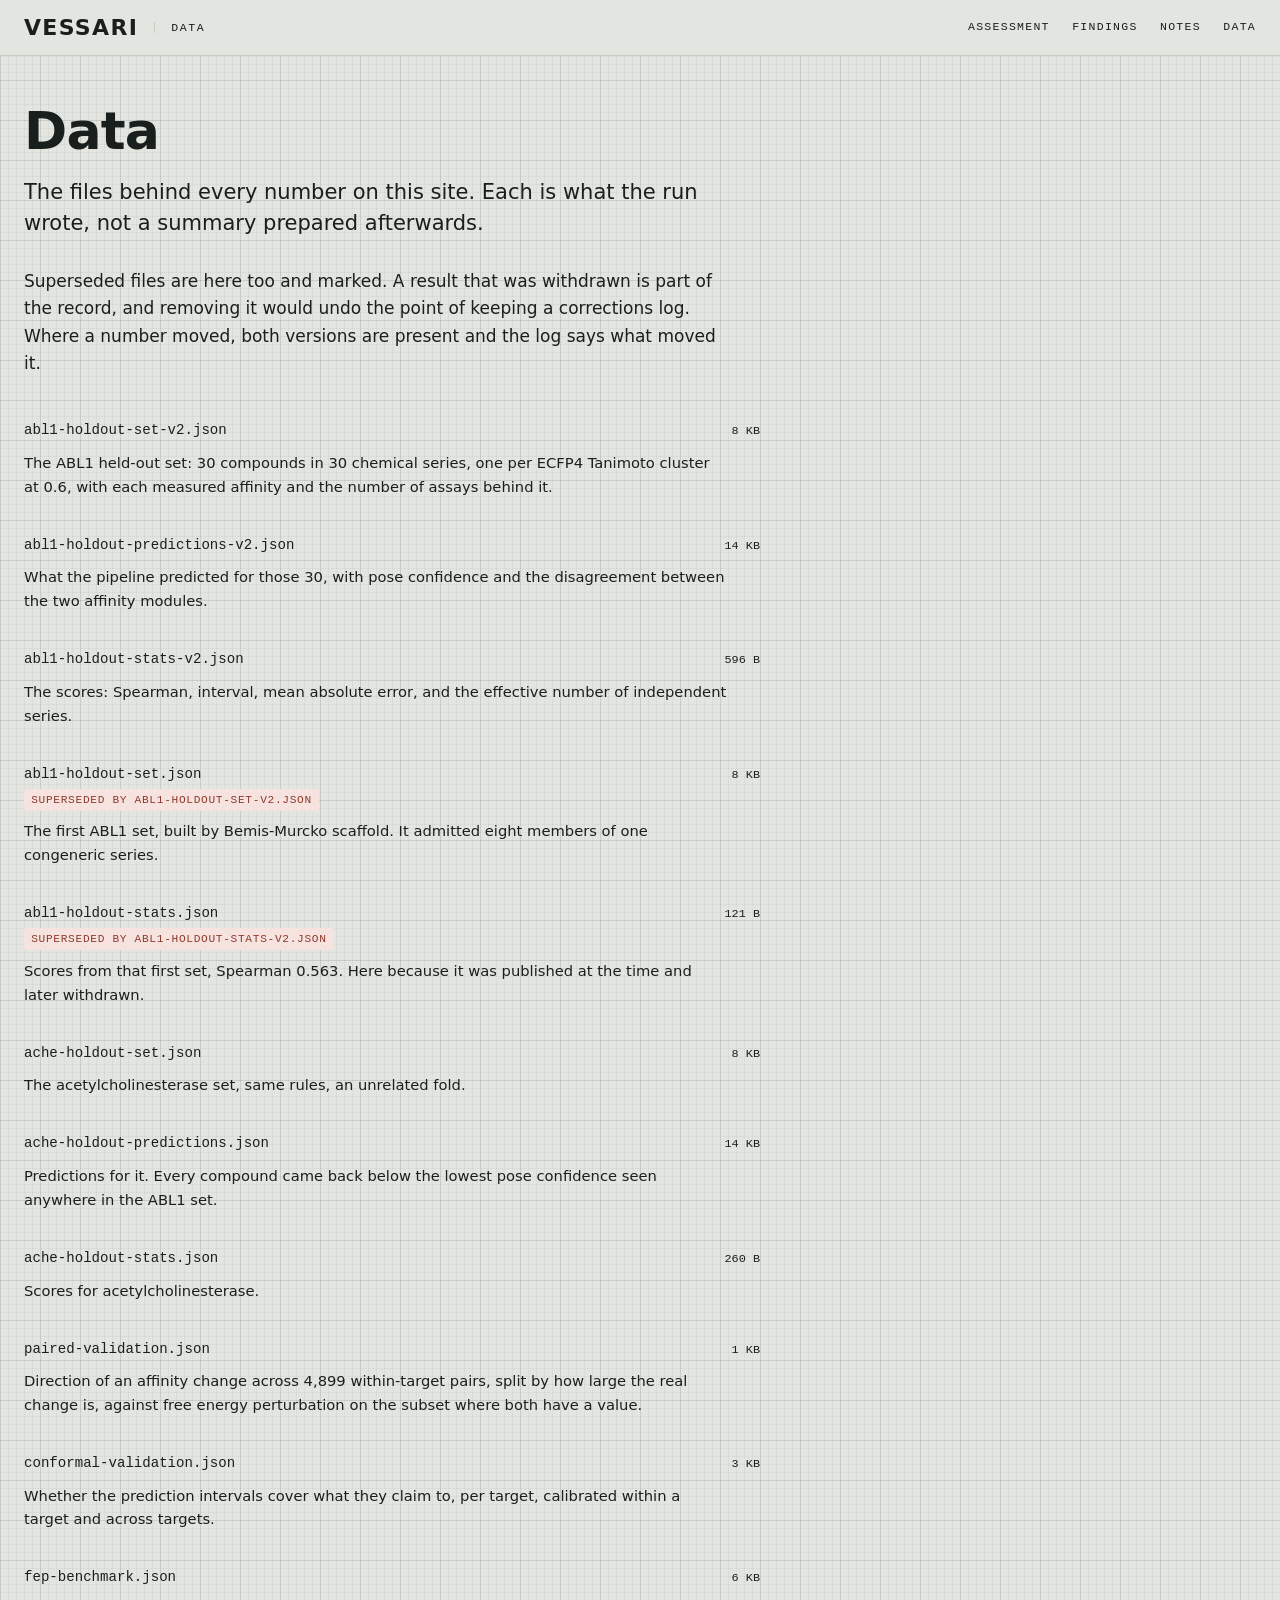
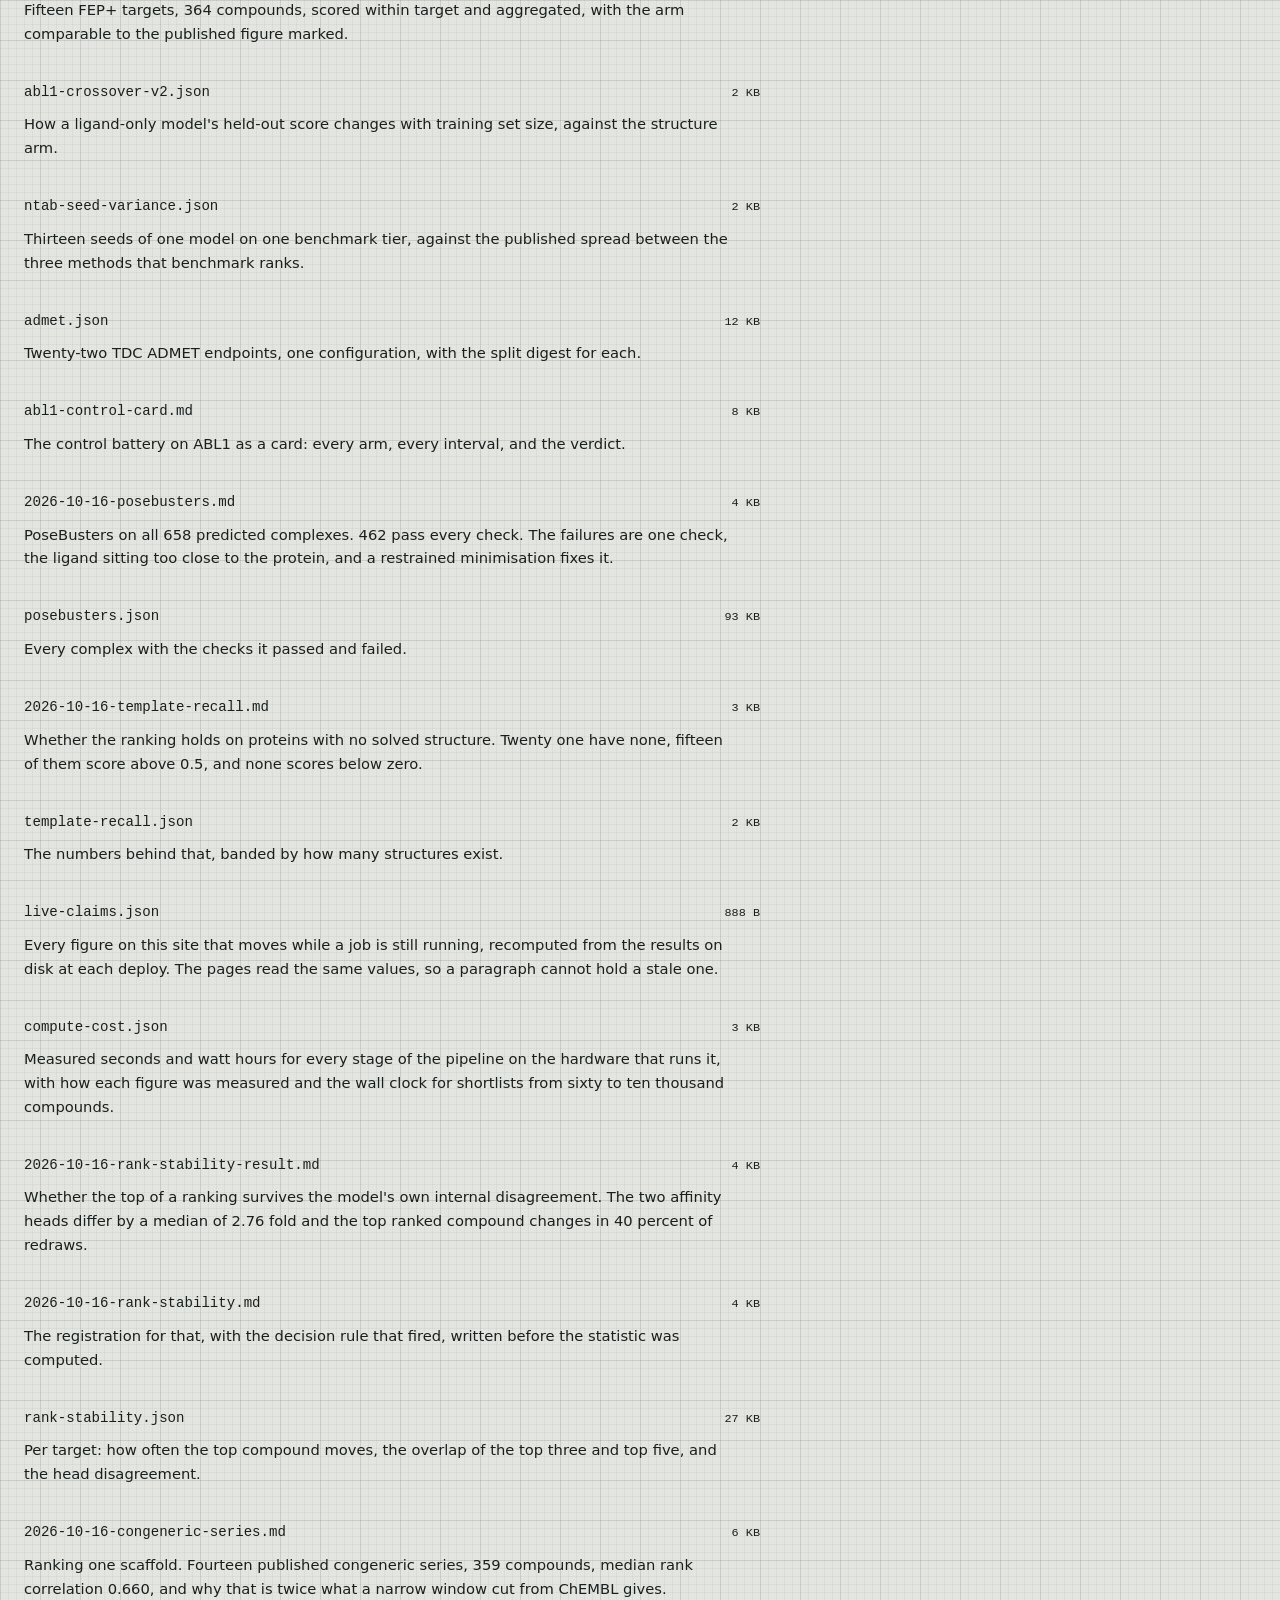
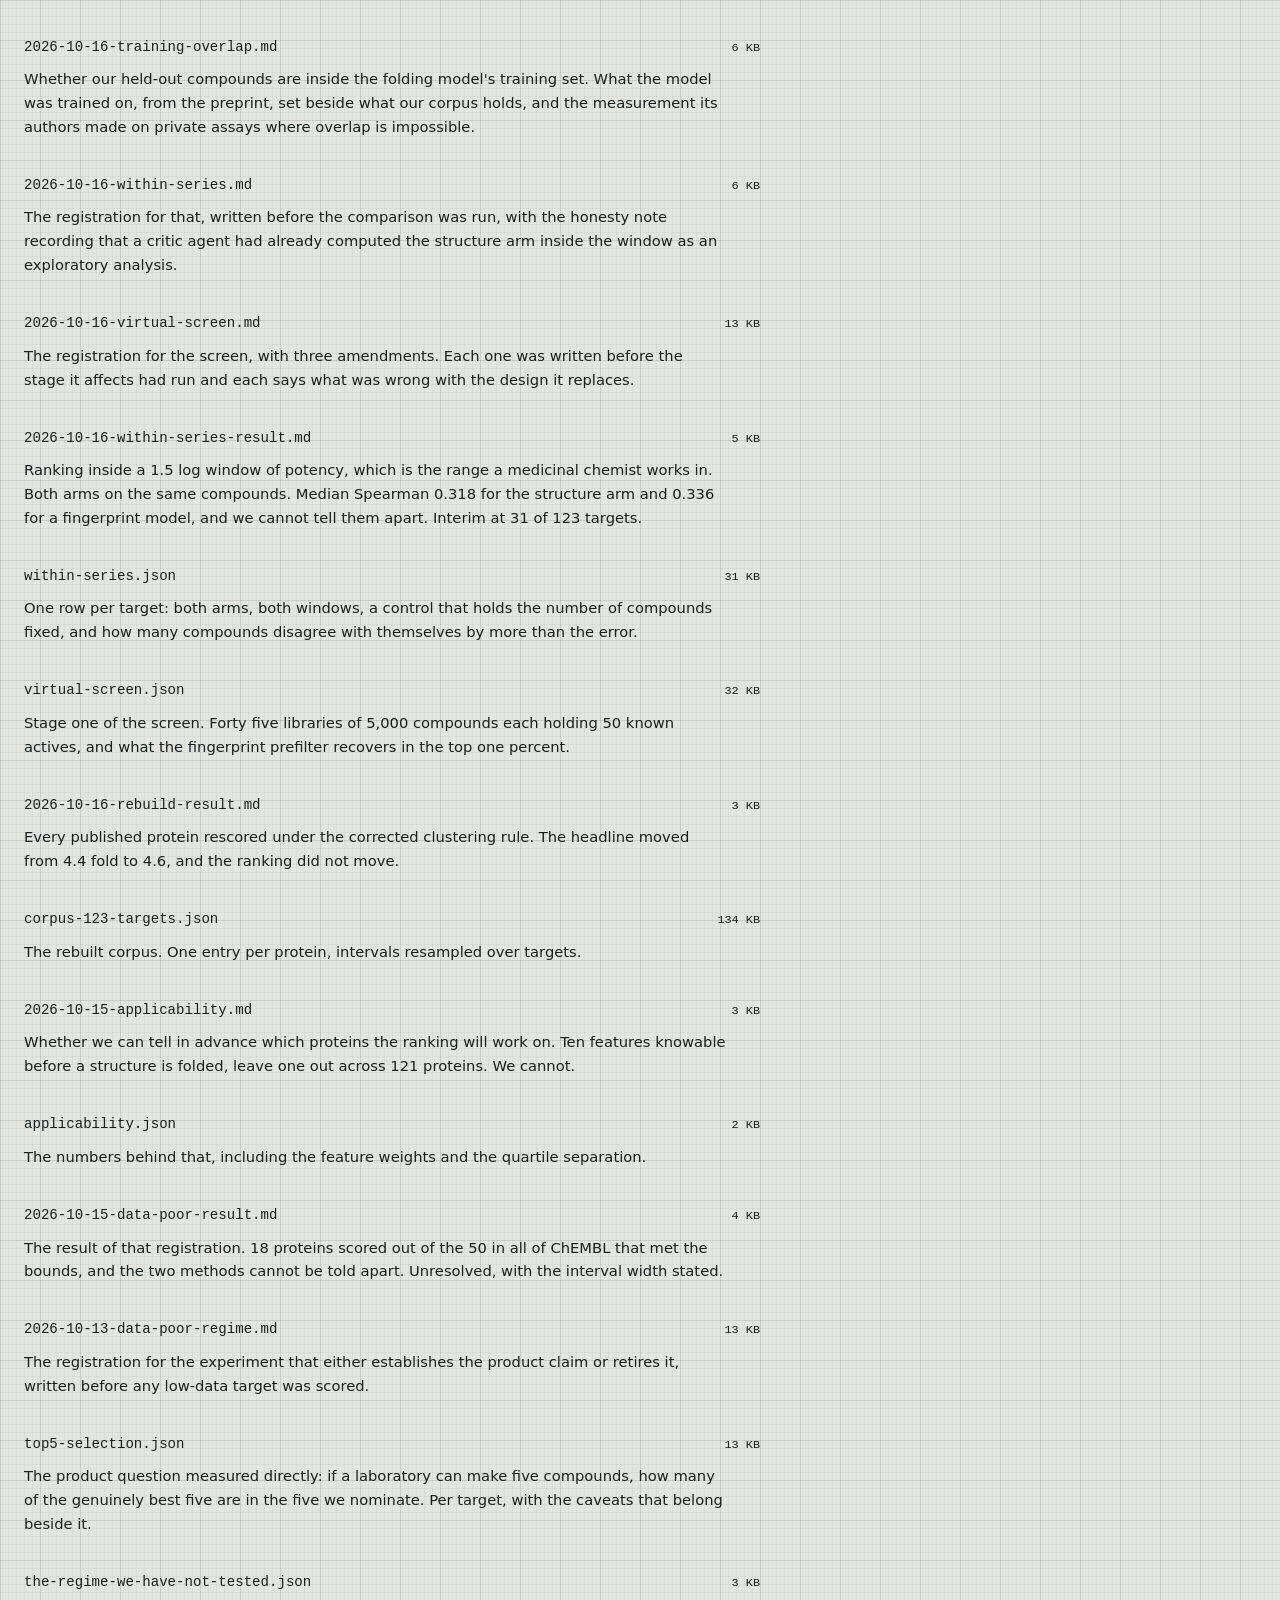
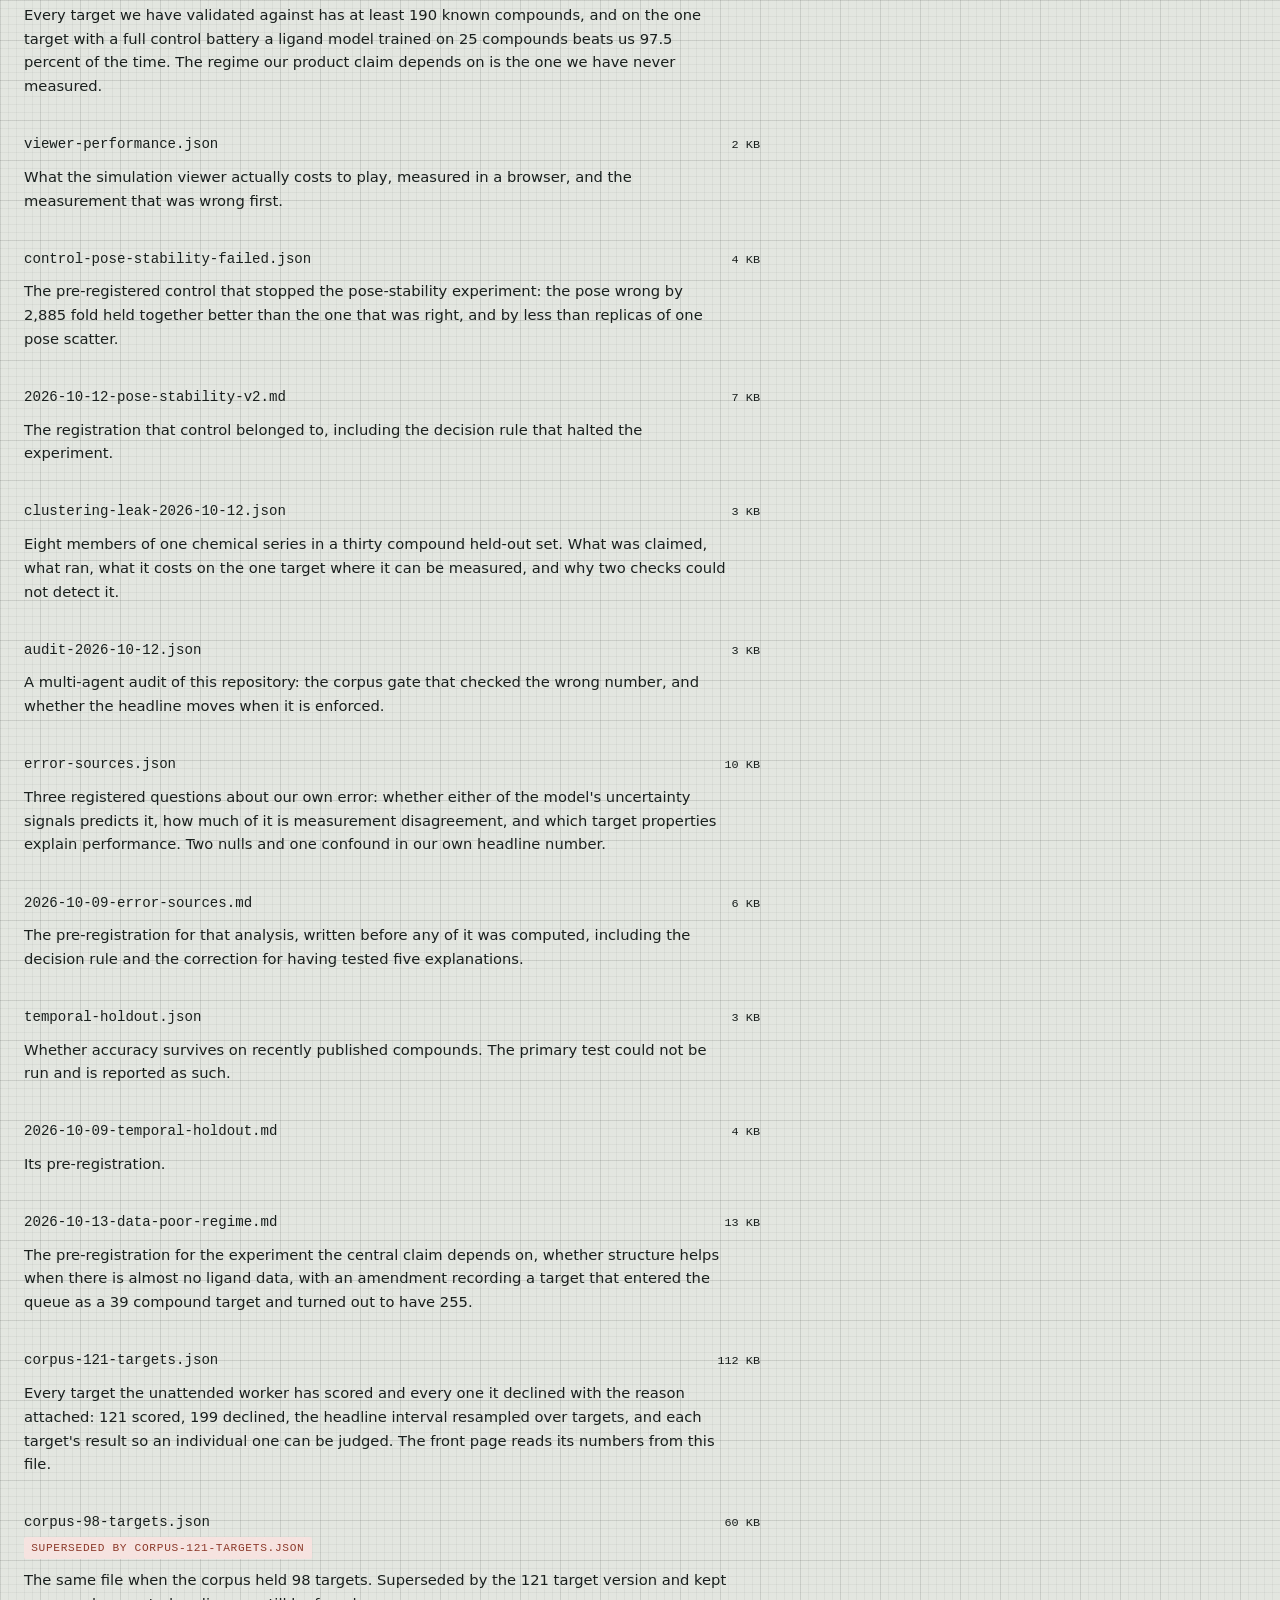
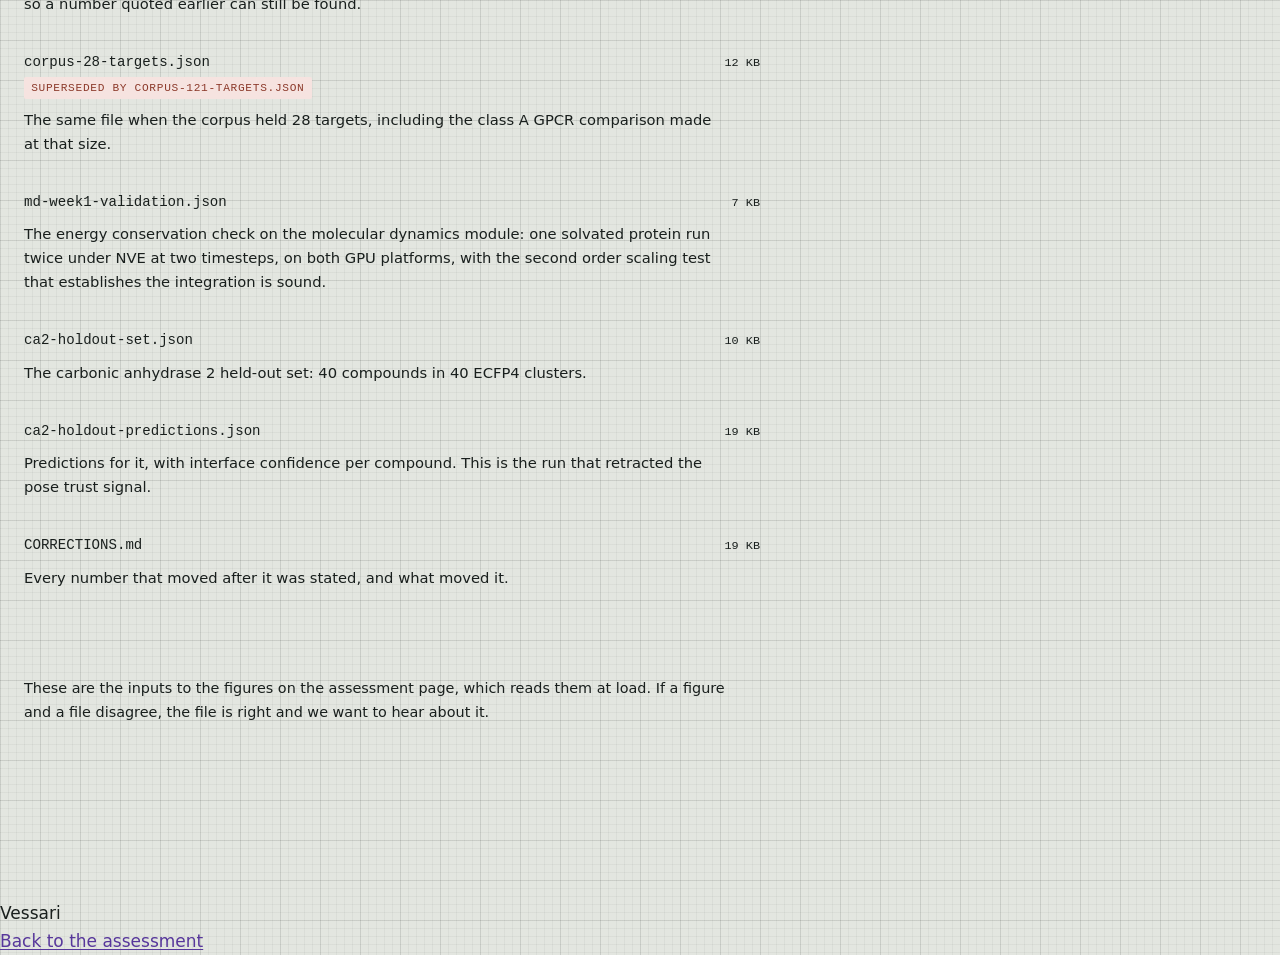
==== data/index.html @ c6613ba5 "Update the published measurements" ====
<!doctype html>
<html lang="en">
<head>
<meta charset="utf-8">
<meta http-equiv="Content-Security-Policy" content="
  default-src 'none'; script-src 'none';
  style-src 'self' 'unsafe-inline' https://fonts.googleapis.com;
  font-src 'self' https://fonts.gstatic.com data:; img-src 'self' data:;
  connect-src 'self'; base-uri 'none'; form-action 'none'; object-src 'none'">
<meta name="referrer" content="no-referrer">
<meta name="viewport" content="width=device-width, initial-scale=1">
<title>Data, Vessari</title>
<meta name="description" content="The result files behind every number on this site, including the ones that were withdrawn.">
<link rel="preconnect" href="https://fonts.googleapis.com">
<link rel="preconnect" href="https://fonts.gstatic.com" crossorigin>
<link href="https://fonts.googleapis.com/css2?family=Barlow+Semi+Condensed:wght@500;600&family=DM+Mono:wght@400;500&family=Source+Sans+3:wght@400;600&display=swap" rel="stylesheet">
<link rel="stylesheet" href="../styles.css">
<link rel="stylesheet" href="../findings/findings.css">
</head>
<body>

<header class="masthead">
  <div class="masthead-in">
    <a class="wordmark" href="../">VESSARI</a>
    <span class="masthead-sub">data</span>
    <nav class="topnav" aria-label="Sections">
      <a href="../">assessment</a>
      <a href="../findings/">findings</a>
      <a href="../notes/">notes</a>
      <a href="./">data</a>
    </nav>
  </div>
</header>

<main class="strip">
  <div class="f-intro">
    <h1 class="h1">Data</h1>
    <p class="lede">The files behind every number on this site. Each is what the
      run wrote, not a summary prepared afterwards.</p>
    <p class="body">Superseded files are here too and marked. A result that was
      withdrawn is part of the record, and removing it would undo the point of
      keeping a corrections log. Where a number moved, both versions are present
      and the log says what moved it.</p>
  </div>

  <ul class="df-list">
  <li class="df">
    <a class="df-name" href="../data-files/abl1-holdout-set-v2.json">abl1-holdout-set-v2.json</a>
    <span class="df-size">8 KB</span>
    <p class="df-desc">The ABL1 held-out set: 30 compounds in 30 chemical series, one per ECFP4 Tanimoto cluster at 0.6, with each measured affinity and the number of assays behind it.</p>
  </li>
  <li class="df">
    <a class="df-name" href="../data-files/abl1-holdout-predictions-v2.json">abl1-holdout-predictions-v2.json</a>
    <span class="df-size">14 KB</span>
    <p class="df-desc">What the pipeline predicted for those 30, with pose confidence and the disagreement between the two affinity modules.</p>
  </li>
  <li class="df">
    <a class="df-name" href="../data-files/abl1-holdout-stats-v2.json">abl1-holdout-stats-v2.json</a>
    <span class="df-size">596 B</span>
    <p class="df-desc">The scores: Spearman, interval, mean absolute error, and the effective number of independent series.</p>
  </li>
  <li class="df df--old">
    <a class="df-name" href="../data-files/abl1-holdout-set.json">abl1-holdout-set.json</a>
    <span class="df-size">8 KB</span>
    <span class="df-flag">superseded by abl1-holdout-set-v2.json</span>
    <p class="df-desc">The first ABL1 set, built by Bemis-Murcko scaffold. It admitted eight members of one congeneric series.</p>
  </li>
  <li class="df df--old">
    <a class="df-name" href="../data-files/abl1-holdout-stats.json">abl1-holdout-stats.json</a>
    <span class="df-size">121 B</span>
    <span class="df-flag">superseded by abl1-holdout-stats-v2.json</span>
    <p class="df-desc">Scores from that first set, Spearman 0.563. Here because it was published at the time and later withdrawn.</p>
  </li>
  <li class="df">
    <a class="df-name" href="../data-files/ache-holdout-set.json">ache-holdout-set.json</a>
    <span class="df-size">8 KB</span>
    <p class="df-desc">The acetylcholinesterase set, same rules, an unrelated fold.</p>
  </li>
  <li class="df">
    <a class="df-name" href="../data-files/ache-holdout-predictions.json">ache-holdout-predictions.json</a>
    <span class="df-size">14 KB</span>
    <p class="df-desc">Predictions for it. Every compound came back below the lowest pose confidence seen anywhere in the ABL1 set.</p>
  </li>
  <li class="df">
    <a class="df-name" href="../data-files/ache-holdout-stats.json">ache-holdout-stats.json</a>
    <span class="df-size">260 B</span>
    <p class="df-desc">Scores for acetylcholinesterase.</p>
  </li>
  <li class="df">
    <a class="df-name" href="../data-files/paired-validation.json">paired-validation.json</a>
    <span class="df-size">1 KB</span>
    <p class="df-desc">Direction of an affinity change across 4,899 within-target pairs, split by how large the real change is, against free energy perturbation on the subset where both have a value.</p>
  </li>
  <li class="df">
    <a class="df-name" href="../data-files/conformal-validation.json">conformal-validation.json</a>
    <span class="df-size">3 KB</span>
    <p class="df-desc">Whether the prediction intervals cover what they claim to, per target, calibrated within a target and across targets.</p>
  </li>
  <li class="df">
    <a class="df-name" href="../data-files/fep-benchmark.json">fep-benchmark.json</a>
    <span class="df-size">6 KB</span>
    <p class="df-desc">Fifteen FEP+ targets, 364 compounds, scored within target and aggregated, with the arm comparable to the published figure marked.</p>
  </li>
  <li class="df">
    <a class="df-name" href="../data-files/abl1-crossover-v2.json">abl1-crossover-v2.json</a>
    <span class="df-size">2 KB</span>
    <p class="df-desc">How a ligand-only model&#x27;s held-out score changes with training set size, against the structure arm.</p>
  </li>
  <li class="df">
    <a class="df-name" href="../data-files/ntab-seed-variance.json">ntab-seed-variance.json</a>
    <span class="df-size">2 KB</span>
    <p class="df-desc">Thirteen seeds of one model on one benchmark tier, against the published spread between the three methods that benchmark ranks.</p>
  </li>
  <li class="df">
    <a class="df-name" href="../data-files/admet.json">admet.json</a>
    <span class="df-size">12 KB</span>
    <p class="df-desc">Twenty-two TDC ADMET endpoints, one configuration, with the split digest for each.</p>
  </li>
  <li class="df">
    <a class="df-name" href="../data-files/abl1-control-card.md">abl1-control-card.md</a>
    <span class="df-size">8 KB</span>
    <p class="df-desc">The control battery on ABL1 as a card: every arm, every interval, and the verdict.</p>
  </li>
  <li class="df">
    <a class="df-name" href="../data-files/2026-10-16-posebusters.md">2026-10-16-posebusters.md</a>
    <span class="df-size">4 KB</span>
    <p class="df-desc">PoseBusters on all 658 predicted complexes. 462 pass every check. The failures are one check, the ligand sitting too close to the protein, and a restrained minimisation fixes it.</p>
  </li>
  <li class="df">
    <a class="df-name" href="../data-files/posebusters.json">posebusters.json</a>
    <span class="df-size">93 KB</span>
    <p class="df-desc">Every complex with the checks it passed and failed.</p>
  </li>
  <li class="df">
    <a class="df-name" href="../data-files/2026-10-16-template-recall.md">2026-10-16-template-recall.md</a>
    <span class="df-size">3 KB</span>
    <p class="df-desc">Whether the ranking holds on proteins with no solved structure. Twenty one have none, fifteen of them score above 0.5, and none scores below zero.</p>
  </li>
  <li class="df">
    <a class="df-name" href="../data-files/template-recall.json">template-recall.json</a>
    <span class="df-size">2 KB</span>
    <p class="df-desc">The numbers behind that, banded by how many structures exist.</p>
  </li>
  <li class="df">
    <a class="df-name" href="../data-files/live-claims.json">live-claims.json</a>
    <span class="df-size">888 B</span>
    <p class="df-desc">Every figure on this site that moves while a job is still running, recomputed from the results on disk at each deploy. The pages read the same values, so a paragraph cannot hold a stale one.</p>
  </li>
  <li class="df">
    <a class="df-name" href="../data-files/compute-cost.json">compute-cost.json</a>
    <span class="df-size">3 KB</span>
    <p class="df-desc">Measured seconds and watt hours for every stage of the pipeline on the hardware that runs it, with how each figure was measured and the wall clock for shortlists from sixty to ten thousand compounds.</p>
  </li>
  <li class="df">
    <a class="df-name" href="../data-files/2026-10-16-rank-stability-result.md">2026-10-16-rank-stability-result.md</a>
    <span class="df-size">4 KB</span>
    <p class="df-desc">Whether the top of a ranking survives the model&#x27;s own internal disagreement. The two affinity heads differ by a median of 2.76 fold and the top ranked compound changes in 40 percent of redraws.</p>
  </li>
  <li class="df">
    <a class="df-name" href="../data-files/2026-10-16-rank-stability.md">2026-10-16-rank-stability.md</a>
    <span class="df-size">4 KB</span>
    <p class="df-desc">The registration for that, with the decision rule that fired, written before the statistic was computed.</p>
  </li>
  <li class="df">
    <a class="df-name" href="../data-files/rank-stability.json">rank-stability.json</a>
    <span class="df-size">27 KB</span>
    <p class="df-desc">Per target: how often the top compound moves, the overlap of the top three and top five, and the head disagreement.</p>
  </li>
  <li class="df">
    <a class="df-name" href="../data-files/2026-10-16-congeneric-series.md">2026-10-16-congeneric-series.md</a>
    <span class="df-size">6 KB</span>
    <p class="df-desc">Ranking one scaffold. Fourteen published congeneric series, 359 compounds, median rank correlation 0.660, and why that is twice what a narrow window cut from ChEMBL gives.</p>
  </li>
  <li class="df">
    <a class="df-name" href="../data-files/2026-10-16-training-overlap.md">2026-10-16-training-overlap.md</a>
    <span class="df-size">6 KB</span>
    <p class="df-desc">Whether our held-out compounds are inside the folding model&#x27;s training set. What the model was trained on, from the preprint, set beside what our corpus holds, and the measurement its authors made on private assays where overlap is impossible.</p>
  </li>
  <li class="df">
    <a class="df-name" href="../data-files/2026-10-16-within-series.md">2026-10-16-within-series.md</a>
    <span class="df-size">6 KB</span>
    <p class="df-desc">The registration for that, written before the comparison was run, with the honesty note recording that a critic agent had already computed the structure arm inside the window as an exploratory analysis.</p>
  </li>
  <li class="df">
    <a class="df-name" href="../data-files/2026-10-16-virtual-screen.md">2026-10-16-virtual-screen.md</a>
    <span class="df-size">13 KB</span>
    <p class="df-desc">The registration for the screen, with three amendments. Each one was written before the stage it affects had run and each says what was wrong with the design it replaces.</p>
  </li>
  <li class="df">
    <a class="df-name" href="../data-files/2026-10-16-within-series-result.md">2026-10-16-within-series-result.md</a>
    <span class="df-size">5 KB</span>
    <p class="df-desc">Ranking inside a 1.5 log window of potency, which is the range a medicinal chemist works in. Both arms on the same compounds. Median Spearman 0.318 for the structure arm and 0.336 for a fingerprint model, and we cannot tell them apart. Interim at 31 of 123 targets.</p>
  </li>
  <li class="df">
    <a class="df-name" href="../data-files/within-series.json">within-series.json</a>
    <span class="df-size">31 KB</span>
    <p class="df-desc">One row per target: both arms, both windows, a control that holds the number of compounds fixed, and how many compounds disagree with themselves by more than the error.</p>
  </li>
  <li class="df">
    <a class="df-name" href="../data-files/virtual-screen.json">virtual-screen.json</a>
    <span class="df-size">32 KB</span>
    <p class="df-desc">Stage one of the screen. Forty five libraries of 5,000 compounds each holding 50 known actives, and what the fingerprint prefilter recovers in the top one percent.</p>
  </li>
  <li class="df">
    <a class="df-name" href="../data-files/2026-10-16-rebuild-result.md">2026-10-16-rebuild-result.md</a>
    <span class="df-size">3 KB</span>
    <p class="df-desc">Every published protein rescored under the corrected clustering rule. The headline moved from 4.4 fold to 4.6, and the ranking did not move.</p>
  </li>
  <li class="df">
    <a class="df-name" href="../data-files/corpus-123-targets.json">corpus-123-targets.json</a>
    <span class="df-size">134 KB</span>
    <p class="df-desc">The rebuilt corpus. One entry per protein, intervals resampled over targets.</p>
  </li>
  <li class="df">
    <a class="df-name" href="../data-files/2026-10-15-applicability.md">2026-10-15-applicability.md</a>
    <span class="df-size">3 KB</span>
    <p class="df-desc">Whether we can tell in advance which proteins the ranking will work on. Ten features knowable before a structure is folded, leave one out across 121 proteins. We cannot.</p>
  </li>
  <li class="df">
    <a class="df-name" href="../data-files/applicability.json">applicability.json</a>
    <span class="df-size">2 KB</span>
    <p class="df-desc">The numbers behind that, including the feature weights and the quartile separation.</p>
  </li>
  <li class="df">
    <a class="df-name" href="../data-files/2026-10-15-data-poor-result.md">2026-10-15-data-poor-result.md</a>
    <span class="df-size">4 KB</span>
    <p class="df-desc">The result of that registration. 18 proteins scored out of the 50 in all of ChEMBL that met the bounds, and the two methods cannot be told apart. Unresolved, with the interval width stated.</p>
  </li>
  <li class="df">
    <a class="df-name" href="../data-files/2026-10-13-data-poor-regime.md">2026-10-13-data-poor-regime.md</a>
    <span class="df-size">13 KB</span>
    <p class="df-desc">The registration for the experiment that either establishes the product claim or retires it, written before any low-data target was scored.</p>
  </li>
  <li class="df">
    <a class="df-name" href="../data-files/top5-selection.json">top5-selection.json</a>
    <span class="df-size">13 KB</span>
    <p class="df-desc">The product question measured directly: if a laboratory can make five compounds, how many of the genuinely best five are in the five we nominate. Per target, with the caveats that belong beside it.</p>
  </li>
  <li class="df">
    <a class="df-name" href="../data-files/the-regime-we-have-not-tested.json">the-regime-we-have-not-tested.json</a>
    <span class="df-size">3 KB</span>
    <p class="df-desc">Every target we have validated against has at least 190 known compounds, and on the one target with a full control battery a ligand model trained on 25 compounds beats us 97.5 percent of the time. The regime our product claim depends on is the one we have never measured.</p>
  </li>
  <li class="df">
    <a class="df-name" href="../data-files/viewer-performance.json">viewer-performance.json</a>
    <span class="df-size">2 KB</span>
    <p class="df-desc">What the simulation viewer actually costs to play, measured in a browser, and the measurement that was wrong first.</p>
  </li>
  <li class="df">
    <a class="df-name" href="../data-files/control-pose-stability-failed.json">control-pose-stability-failed.json</a>
    <span class="df-size">4 KB</span>
    <p class="df-desc">The pre-registered control that stopped the pose-stability experiment: the pose wrong by 2,885 fold held together better than the one that was right, and by less than replicas of one pose scatter.</p>
  </li>
  <li class="df">
    <a class="df-name" href="../data-files/2026-10-12-pose-stability-v2.md">2026-10-12-pose-stability-v2.md</a>
    <span class="df-size">7 KB</span>
    <p class="df-desc">The registration that control belonged to, including the decision rule that halted the experiment.</p>
  </li>
  <li class="df">
    <a class="df-name" href="../data-files/clustering-leak-2026-10-12.json">clustering-leak-2026-10-12.json</a>
    <span class="df-size">3 KB</span>
    <p class="df-desc">Eight members of one chemical series in a thirty compound held-out set. What was claimed, what ran, what it costs on the one target where it can be measured, and why two checks could not detect it.</p>
  </li>
  <li class="df">
    <a class="df-name" href="../data-files/audit-2026-10-12.json">audit-2026-10-12.json</a>
    <span class="df-size">3 KB</span>
    <p class="df-desc">A multi-agent audit of this repository: the corpus gate that checked the wrong number, and whether the headline moves when it is enforced.</p>
  </li>
  <li class="df">
    <a class="df-name" href="../data-files/error-sources.json">error-sources.json</a>
    <span class="df-size">10 KB</span>
    <p class="df-desc">Three registered questions about our own error: whether either of the model&#x27;s uncertainty signals predicts it, how much of it is measurement disagreement, and which target properties explain performance. Two nulls and one confound in our own headline number.</p>
  </li>
  <li class="df">
    <a class="df-name" href="../data-files/2026-10-09-error-sources.md">2026-10-09-error-sources.md</a>
    <span class="df-size">6 KB</span>
    <p class="df-desc">The pre-registration for that analysis, written before any of it was computed, including the decision rule and the correction for having tested five explanations.</p>
  </li>
  <li class="df">
    <a class="df-name" href="../data-files/temporal-holdout.json">temporal-holdout.json</a>
    <span class="df-size">3 KB</span>
    <p class="df-desc">Whether accuracy survives on recently published compounds. The primary test could not be run and is reported as such.</p>
  </li>
  <li class="df">
    <a class="df-name" href="../data-files/2026-10-09-temporal-holdout.md">2026-10-09-temporal-holdout.md</a>
    <span class="df-size">4 KB</span>
    <p class="df-desc">Its pre-registration.</p>
  </li>
  <li class="df">
    <a class="df-name" href="../data-files/2026-10-13-data-poor-regime.md">2026-10-13-data-poor-regime.md</a>
    <span class="df-size">13 KB</span>
    <p class="df-desc">The pre-registration for the experiment the central claim depends on, whether structure helps when there is almost no ligand data, with an amendment recording a target that entered the queue as a 39 compound target and turned out to have 255.</p>
  </li>
  <li class="df">
    <a class="df-name" href="../data-files/corpus-121-targets.json">corpus-121-targets.json</a>
    <span class="df-size">112 KB</span>
    <p class="df-desc">Every target the unattended worker has scored and every one it declined with the reason attached: 121 scored, 199 declined, the headline interval resampled over targets, and each target&#x27;s result so an individual one can be judged. The front page reads its numbers from this file.</p>
  </li>
  <li class="df df--old">
    <a class="df-name" href="../data-files/corpus-98-targets.json">corpus-98-targets.json</a>
    <span class="df-size">60 KB</span>
    <span class="df-flag">superseded by corpus-121-targets.json</span>
    <p class="df-desc">The same file when the corpus held 98 targets. Superseded by the 121 target version and kept so a number quoted earlier can still be found.</p>
  </li>
  <li class="df df--old">
    <a class="df-name" href="../data-files/corpus-28-targets.json">corpus-28-targets.json</a>
    <span class="df-size">12 KB</span>
    <span class="df-flag">superseded by corpus-121-targets.json</span>
    <p class="df-desc">The same file when the corpus held 28 targets, including the class A GPCR comparison made at that size.</p>
  </li>
  <li class="df">
    <a class="df-name" href="../data-files/md-week1-validation.json">md-week1-validation.json</a>
    <span class="df-size">7 KB</span>
    <p class="df-desc">The energy conservation check on the molecular dynamics module: one solvated protein run twice under NVE at two timesteps, on both GPU platforms, with the second order scaling test that establishes the integration is sound.</p>
  </li>
  <li class="df">
    <a class="df-name" href="../data-files/ca2-holdout-set.json">ca2-holdout-set.json</a>
    <span class="df-size">10 KB</span>
    <p class="df-desc">The carbonic anhydrase 2 held-out set: 40 compounds in 40 ECFP4 clusters.</p>
  </li>
  <li class="df">
    <a class="df-name" href="../data-files/ca2-holdout-predictions.json">ca2-holdout-predictions.json</a>
    <span class="df-size">19 KB</span>
    <p class="df-desc">Predictions for it, with interface confidence per compound. This is the run that retracted the pose trust signal.</p>
  </li>
  <li class="df">
    <a class="df-name" href="../data-files/CORRECTIONS.md">CORRECTIONS.md</a>
    <span class="df-size">19 KB</span>
    <p class="df-desc">Every number that moved after it was stated, and what moved it.</p>
  </li>
  </ul>

  <p class="f-foot">These are the inputs to the figures on the assessment page,
    which reads them at load. If a figure and a file disagree, the file is right
    and we want to hear about it.</p>
</main>

<footer class="foot">
  <div class="foot-inner">
    <span>Vessari</span>
    <nav><a href="../">Back to the assessment</a></nav>
  </div>
</footer>
</body></html>
---- styles.css ----
/* Vessari, design two: Strip Chart
   One continuous sheet of chart stock. No dark surface anywhere. */

:root {
  --paper: #E3E6E0;
  --paper-lit: #EEF0EA;
  --paper-hi: #F7F8F5;
  --grid: #C7CDC3;
  --graphite: #191F1D;
  --graphite-2: #5A635E;
  --pen-violet: #57379B;
  --pen-clay: #9C4A2F;

  --rule-minor: rgba(25, 31, 29, 0.045);
  --rule-major: rgba(25, 31, 29, 0.085);

  --ease-out: cubic-bezier(0.23, 1, 0.32, 1);
  --ease-in-out: cubic-bezier(0.77, 0, 0.175, 1);

  --f-display: "Barlow Semi Condensed", "Arial Narrow", system-ui, sans-serif;
  --f-body: "Source Sans 3", system-ui, -apple-system, "Segoe UI", sans-serif;
  --f-data: "DM Mono", ui-monospace, "SFMono-Regular", Menlo, Consolas, monospace;

  --t-readout: clamp(3.25rem, 9vw, 6rem);
  --t-h1: clamp(2.125rem, 5vw, 3.25rem);
  --t-h2: 1.625rem;
  --t-h3: 1.125rem;
  --t-lede: 1.3125rem;
  --t-body: 1.0625rem;
  --t-data: 0.875rem;
  --t-tick: 0.75rem;
  --t-label: 0.6875rem;

  --head-h: 56px;
  --rail-w: 72px;
  --lane-gutter: 116px;
}

*, *::before, *::after { box-sizing: border-box; }

html { -webkit-text-size-adjust: 100%; }

body {
  margin: 0;
  color: var(--graphite);
  font-family: var(--f-body);
  font-size: var(--t-body);
  line-height: 1.62;
  background-color: var(--paper);
  background-image:
    repeating-linear-gradient(to right, var(--rule-major) 0 1px, transparent 1px 40px),
    repeating-linear-gradient(to bottom, var(--rule-major) 0 1px, transparent 1px 40px),
    repeating-linear-gradient(to right, var(--rule-minor) 0 1px, transparent 1px 8px),
    repeating-linear-gradient(to bottom, var(--rule-minor) 0 1px, transparent 1px 8px);
  background-position: 0 0;
}

::selection { background: var(--pen-violet); color: var(--paper-hi); }

a { color: var(--pen-violet); text-underline-offset: 2px; text-decoration-thickness: 1px; }
a:hover { color: var(--graphite); }

:focus-visible {
  outline: 2px solid var(--pen-violet);
  outline-offset: 2px;
}

.skip {
  position: absolute;
  left: -9999px;
  top: 0;
  z-index: 20;
  background: var(--paper-lit);
  border: 1px solid var(--grid);
  padding: 8px 12px;
  font-family: var(--f-data);
  font-size: var(--t-data);
}
.skip:focus { left: 8px; top: 8px; }

/* ---------- masthead ---------- */

.masthead {
  overflow: hidden;
  position: sticky;
  top: 0;
  z-index: 10;
  height: var(--head-h);
  background: var(--paper);
  border-bottom: 1px solid var(--grid);
}
.masthead-in {
  max-width: 1440px;
  margin: 0 auto;
  padding: 0 24px;
  height: 100%;
  display: flex;
  align-items: center;
  gap: 16px;
  min-width: 0;
}
.masthead-in > .wordmark { flex: 0 0 auto; }
.wordmark {
  font-family: var(--f-display);
  font-weight: 600;
  font-size: 1.375rem;
  letter-spacing: 0.06em;
  line-height: 1;
}
.wordmark.small { font-size: 1rem; letter-spacing: 0.08em; }
.masthead-sub {
  font-family: var(--f-display);
  font-weight: 500;
  font-size: var(--t-label);
  letter-spacing: 0.16em;
  text-transform: uppercase;
  color: var(--graphite-2);
  padding-left: 16px;
  border-left: 1px solid var(--grid);
  line-height: 1;
}
.masthead-link {
  margin-left: auto;
  font-family: var(--f-data);
  font-size: var(--t-data);
  text-decoration: none;
  border-bottom: 1px solid var(--grid);
  white-space: nowrap;
}
.masthead-link:hover { border-bottom-color: var(--graphite); }

@media (max-width: 640px) {
  .masthead-sub { display: none; }
  .masthead-in { padding: 0 16px; gap: 12px; }
  .masthead-link {
    font-size: var(--t-tick);
    white-space: normal;
    text-align: right;
    line-height: 1.15;
  }
}

/* ---------- strip and rail ---------- */

.strip {
  max-width: 1440px;
  margin: 0 auto;
  padding: 0 24px 96px;
  /* One column. This was two, the first sized for a side rail that has been
     replaced by tabs across the top. Leaving the two-column rule in place put
     every child into the narrow rail column and the page collapsed into a
     stack of overlapping text. */
  display: block;
}

.rail {
  position: sticky;
  top: var(--head-h);
  height: calc(100vh - var(--head-h));
  border-right: 1px solid var(--grid);
  padding-top: 40px;
}
.rail-list {
  list-style: none;
  margin: 0;
  padding: 0;
  position: relative;
}
.rail-tick {
  display: block;
  padding: 8px 12px 8px 0;
  text-decoration: none;
  color: var(--graphite-2);
  border-top: 1px solid var(--grid);
}
.rail-list li:first-child .rail-tick { border-top: 0; }
.rail-no {
  display: block;
  font-family: var(--f-data);
  font-size: var(--t-data);
  color: var(--graphite);
  line-height: 1.2;
}
.rail-name {
  display: block;
  font-family: var(--f-display);
  font-weight: 500;
  font-size: var(--t-label);
  letter-spacing: 0.14em;
  text-transform: uppercase;
  line-height: 1.3;
}
.rail-marker {
  position: absolute;
  left: -1px;
  top: 0;
  width: 3px;
  height: 1px;
  background: var(--pen-violet);
  transform-origin: left top;
  transform: translateY(0);
  transition: transform 240ms var(--ease-in-out);
  pointer-events: none;
}
@media (hover: hover) and (pointer: fine) {
  .rail-tick:hover { color: var(--graphite); }
}

@media (max-width: 959px) {
  .strip {
    grid-template-columns: minmax(0, 1fr);
    padding: 0 16px 72px;
  }
  .rail {
    position: sticky;
    top: var(--head-h);
    z-index: 9;
    height: auto;
    padding-top: 0;
    border-right: 0;
    border-bottom: 1px solid var(--grid);
    background: var(--paper);
    overflow-x: auto;
    overscroll-behavior-x: contain;
  }
  .rail-list { display: flex; gap: 0; min-width: max-content; }
  .rail-tick {
    border-top: 0;
    border-left: 1px solid var(--grid);
    padding: 6px 12px;
    display: flex;
    align-items: baseline;
    gap: 6px;
  }
  .rail-list li:first-child .rail-tick { border-left: 0; padding-left: 0; }
  .rail-no { display: inline; font-size: var(--t-tick); }
  .rail-name { display: inline; font-size: var(--t-label); }
  .rail-marker {
    left: 0;
    top: auto;
    bottom: -1px;
    width: 1px;
    height: 2px;
    transition: transform 240ms var(--ease-in-out);
  }
}

/* ---------- sheet, headings, copy ---------- */

.sheet { padding-top: 40px; min-width: 0; }

.lede {
  font-size: var(--t-lede);
  line-height: 1.5;
  max-width: 62ch;
  margin: 0 0 28px;
}

.channel {
  padding: 30px 0 34px;
  border-top: 1px solid var(--grid);
  scroll-margin-top: calc(var(--head-h) + 16px);
}
.channel:first-of-type { border-top: 0; padding-top: 0; }

/* Under 960px the rail turns into a second sticky bar under the masthead, so
   an anchor has two bars to clear, not one. */
@media (max-width: 959px) {
  .channel { scroll-margin-top: calc(var(--head-h) + 44px); }
}

.channel-head {
  display: flex;
  align-items: baseline;
  gap: 14px;
  margin-bottom: 16px;
}
.channel-no {
  font-family: var(--f-data);
  font-size: var(--t-data);
  color: var(--graphite-2);
}
.h2 {
  font-family: var(--f-display);
  font-weight: 600;
  font-size: var(--t-h2);
  line-height: 1.15;
  letter-spacing: -0.01em;
  margin: 0;
  text-transform: uppercase;
}
.h1 {
  font-family: var(--f-display);
  font-weight: 600;
  font-size: var(--t-h1);
  line-height: 1.05;
  letter-spacing: -0.015em;
  margin: 0 0 18px;
  /* 26ch alone is wider than a 400px screen once the clamp floors the type at
     2.125rem, so the headline ran past the right edge and took the page with
     it. The container bound has to come first. */
  max-width: min(26ch, 100%);
  overflow-wrap: break-word;
}
.body { max-width: 68ch; margin: 0 0 14px; }
.swap { transition: opacity 180ms ease, filter 180ms ease; }
.swap.is-swapping { opacity: 0.7; filter: blur(2px); }
.cap {
  font-size: var(--t-data);
  font-family: var(--f-body);
  color: var(--graphite-2);
  margin: 8px 0 0;
  max-width: 56ch;
}
.unit { color: var(--graphite-2); font-size: 0.9em; }

/* provenance, only revealed by JS after the values parse */
.prov {
  font-family: var(--f-data);
  font-size: var(--t-tick);
  line-height: 1.5;
  color: var(--graphite-2);
  margin: 12px 0 0;
  max-width: 72ch;
}
.prov .src { display: block; }
.prov[hidden] { display: none; }

.fail {
  font-family: var(--f-data);
  font-size: var(--t-data);
  color: var(--graphite-2);
  border: 1px solid var(--grid);
  border-left: 3px solid var(--graphite-2);
  background: var(--paper-lit);
  padding: 16px;
  margin: 0 0 32px;
}
.fail-note { display: block; margin-top: 6px; }

.missing { color: var(--graphite-2); font-family: var(--f-data); font-size: 0.9em; }

/* ---------- panel meter ---------- */

.meter-row {
  display: flex;
  flex-wrap: wrap;
  align-items: stretch;
  gap: 24px;
  margin-bottom: 32px;
}
.meter {
  background: var(--paper-lit);
  border: 1px solid var(--grid);
  border-radius: 3px;
  box-shadow: inset 0 1px 0 var(--paper-hi), 0 1px 0 rgba(25, 31, 29, 0.06);
  padding: 12px 24px 16px;
  min-width: 300px;
  position: relative;
}
.meter::after {
  /* silkscreened corner screws, panel-meter window rather than a card */
  content: "";
  position: absolute;
  inset: 5px;
  border: 1px solid var(--grid);
  border-radius: 2px;
  pointer-events: none;
}
.meter-label {
  display: block;
  font-family: var(--f-display);
  font-weight: 500;
  font-size: var(--t-label);
  letter-spacing: 0.16em;
  text-transform: uppercase;
  color: var(--graphite-2);
  margin-bottom: 4px;
}
.meter-digits {
  display: block;
  font-family: var(--f-display);
  font-weight: 600;
  font-size: var(--t-readout);
  line-height: 0.9;
  letter-spacing: -0.02em;
  font-variant-numeric: lining-nums;
}
.meter-digits.missing {
  font-family: var(--f-data);
  font-size: var(--t-h3);
  line-height: 1.35;
  letter-spacing: 0;
  color: var(--graphite-2);
}
.is-void .unit { display: none; }

.meter-err {
  display: block;
  font-family: var(--f-data);
  font-size: var(--t-data);
  color: var(--graphite-2);
  margin-top: 8px;
}
.meter-err .pm { color: var(--pen-violet); }

.meter-side {
  margin: 0;
  flex: 1 1 240px;
  align-self: center;
  min-width: 220px;
}
.meter-side-row {
  display: flex;
  gap: 12px;
  align-items: baseline;
  border-bottom: 1px solid var(--grid);
  padding: 5px 0;
}
.meter-side dt {
  font-family: var(--f-display);
  font-weight: 500;
  font-size: var(--t-label);
  letter-spacing: 0.16em;
  text-transform: uppercase;
  color: var(--graphite-2);
  min-width: 92px;
}
.meter-side dd {
  margin: 0;
  font-family: var(--f-data);
  font-size: var(--t-data);
}

/* ---------- chips ---------- */

.chips { display: flex; flex-wrap: wrap; gap: 8px; margin: 0 0 20px; }
.chip {
  display: inline-flex;
  align-items: baseline;
  gap: 8px;
  background: var(--paper-lit);
  border: 1px solid var(--grid);
  border-radius: 3px;
  padding: 4px 10px;
  box-shadow: inset 0 1px 0 var(--paper-hi);
}
.chip-k {
  font-family: var(--f-display);
  font-weight: 500;
  font-size: var(--t-label);
  letter-spacing: 0.14em;
  text-transform: uppercase;
  color: var(--graphite-2);
}
.chip-v { font-family: var(--f-data); font-size: var(--t-data); }

/* ---------- disclosure ---------- */

.disclose {
  border-top: 1px solid var(--grid);
  border-bottom: 1px solid var(--grid);
  padding: 8px 0;
  margin: 24px 0 0;
  max-width: 68ch;
}
.disclose summary {
  cursor: pointer;
  font-family: var(--f-display);
  font-weight: 500;
  font-size: var(--t-label);
  letter-spacing: 0.16em;
  text-transform: uppercase;
  color: var(--graphite-2);
  list-style-position: outside;
}
.disclose summary::marker { color: var(--grid); }
.rail-tick, .disclose summary {
  transition: transform 140ms var(--ease-out);
  transform-origin: left center;
}
.rail-tick:active, .disclose summary:active { transform: scale(0.97); }
.disclose[open] summary { color: var(--graphite); margin-bottom: 12px; }
.disclose .body { margin-bottom: 8px; }

/* ---------- rails ---------- */

.rail-fig { margin: 0 0 8px; }

.rail-plot {
  background: var(--paper-lit);
  border: 1px solid var(--grid);
  border-radius: 3px;
  box-shadow: inset 0 1px 0 var(--paper-hi), 0 1px 0 rgba(25, 31, 29, 0.06);
  padding: 20px 24px 12px;
  overflow: hidden;
}
.rail-plot[hidden] { display: none; }

.rail-grid {
  display: grid;
  grid-template-columns: var(--lane-gutter) minmax(0, 1fr);
  column-gap: 12px;
}
.rail-gutter { display: flex; flex-direction: column; }
.lane-label {
  height: 44px;
  display: flex;
  flex-direction: column;
  justify-content: center;
  font-family: var(--f-display);
  font-weight: 500;
  font-size: var(--t-label);
  letter-spacing: 0.14em;
  text-transform: uppercase;
  color: var(--graphite-2);
  border-bottom: 1px solid var(--grid);
  text-align: right;
  line-height: 1.25;
}
.lane-label .lane-ink { color: var(--graphite); }
.lane-label.is-violet .lane-ink { color: var(--pen-violet); }
.lane-label.is-clay .lane-ink { color: var(--pen-clay); }

.rail-field { position: relative; }

.rail-rules { position: absolute; inset: 0 0 26px 0; pointer-events: none; }
.rail-rule {
  position: absolute;
  top: 0;
  bottom: 0;
  width: 1px;
  background: var(--grid);
}
.rail-rule.is-major { background: #b3bab0; }

.lane {
  position: relative;
  height: 44px;
  border-bottom: 1px solid var(--grid);
}

.band {
  position: absolute;
  top: 8px;
  bottom: 8px;
  border-left: 1px solid rgba(87, 55, 155, 0.5);
  border-right: 1px solid rgba(87, 55, 155, 0.5);
  background-image: repeating-linear-gradient(45deg, var(--pen-violet) 0 1px, transparent 1px 6px);
  clip-path: inset(0 0 0 0);
}
.band.is-clay {
  border-left-color: rgba(156, 74, 47, 0.5);
  border-right-color: rgba(156, 74, 47, 0.5);
  background-image: repeating-linear-gradient(45deg, var(--pen-clay) 0 1px, transparent 1px 11px);
}
.band.is-armed { clip-path: inset(0 50% 0 50%); }
.band.is-armed-right { clip-path: inset(0 0 0 100%); }
.band.is-drawn { clip-path: inset(0 0 0 0); }
.band.is-animated { transition: clip-path 520ms var(--ease-out); }

.pen {
  position: absolute;
  top: 2px;
  bottom: 2px;
  width: 2px;
  margin-left: -1px;
  background: var(--pen-violet);
}
.pen.is-clay { background: var(--pen-clay); }

.pen-flag {
  position: absolute;
  top: 4px;
  font-family: var(--f-data);
  font-size: var(--t-tick);
  line-height: 1;
  color: var(--pen-violet);
  background: var(--paper-lit);
  padding: 1px 4px;
  white-space: nowrap;
}
.pen-flag.is-clay { color: var(--pen-clay); }
.pen-flag.is-left { transform: translateX(-100%); }

.bracket {
  position: absolute;
  bottom: 9px;
  height: 8px;
  border: 1px solid var(--pen-clay);
  border-top: 0;
}
.bracket-label {
  position: absolute;
  bottom: 17px;
  font-family: var(--f-data);
  font-size: var(--t-tick);
  line-height: 1;
  color: var(--pen-clay);
  background: var(--paper-lit);
  padding: 0 4px;
  transform: translateX(-50%);
  white-space: nowrap;
}

.rail-axis { position: relative; height: 26px; }
.axis-line {
  position: absolute;
  top: 0;
  left: 0;
  right: 0;
  height: 1px;
  background: var(--graphite);
}
.axis-tick {
  position: absolute;
  top: 0;
  width: 1px;
  height: 5px;
  background: var(--graphite);
}
.nocaps { text-transform: none; }

.axis-num {
  position: absolute;
  top: 8px;
  font-family: var(--f-data);
  font-size: var(--t-tick);
  line-height: 1;
  color: var(--graphite-2);
  transform: translateX(-50%);
  white-space: nowrap;
}
.axis-num.at-start { transform: translateX(0); }
.axis-num.at-end { transform: translateX(-100%); }
.axis-title { text-transform: none; letter-spacing: 0.04em; }
@media (max-width: 720px) {
  :root { --lane-gutter: 78px; }
  .rail-plot { padding: 16px 14px 10px; }
  .lane-label { font-size: 0.625rem; letter-spacing: 0.08em; }
}

/* ---------- residual strip ---------- */

.lanes-scroll {
  overflow-x: auto;
  overscroll-behavior-x: contain;
  background: var(--paper-lit);
  border: 1px solid var(--grid);
  border-radius: 3px;
  box-shadow: inset 0 1px 0 var(--paper-hi), 0 1px 0 rgba(25, 31, 29, 0.06);
}
.lanes { min-width: 620px; padding: 16px 20px 12px; }
.lanes[hidden] { display: none; }
.lanes-scroll[hidden] { display: none; }

.rlane {
  display: grid;
  grid-template-columns: 132px minmax(0, 1fr) 96px;
  align-items: center;
  column-gap: 12px;
  height: 32px;
  border-bottom: 1px solid var(--grid);
}
.rlane-id {
  font-family: var(--f-data);
  font-size: var(--t-tick);
  color: var(--graphite);
  background: var(--paper-lit);
  position: sticky;
  left: 0;
  z-index: 2;
  padding-right: 8px;
}
.rlane-track { position: relative; height: 100%; }
.rlane-base {
  position: absolute;
  top: 50%;
  left: 0;
  right: 0;
  height: 1px;
  background: var(--grid);
}
.rlane-conn {
  position: absolute;
  top: 50%;
  height: 2px;
  margin-top: -1px;
  background: var(--pen-clay);
  opacity: 0.55;
  clip-path: inset(0 0 0 0);
}
.rlane-conn.is-armed-l { clip-path: inset(0 100% 0 0); }
.rlane-conn.is-armed-r { clip-path: inset(0 0 0 100%); }
.rlane-conn.is-drawn { clip-path: inset(0 0 0 0); }
.rlane-conn.is-animated { transition: clip-path 420ms var(--ease-out); }

.rmark {
  position: absolute;
  top: 6px;
  bottom: 6px;
  width: 2px;
  margin-left: -1px;
}
.rmark--meas { background: var(--pen-violet); }
.rmark--pred {
  background: transparent;
  border-left: 2px solid var(--pen-clay);
  top: 10px;
  bottom: 10px;
}
.rlane-d {
  font-family: var(--f-data);
  font-size: var(--t-tick);
  text-align: right;
  color: var(--pen-clay);
  font-variant-numeric: tabular-nums;
}
.rlane-d.is-small { color: var(--graphite-2); }

.rlane.raxis { border-bottom: 0; height: 40px; align-items: start; }
.rlane.raxis .rlane-track { height: 26px; }
.rlane-legend {
  display: flex;
  flex-wrap: wrap;
  gap: 16px;
  padding: 10px 20px 0;
  font-family: var(--f-data);
  font-size: var(--t-tick);
  color: var(--graphite-2);
}
.inkmark {
  display: inline-block;
  width: 2px;
  height: 11px;
  vertical-align: -2px;
  margin-right: 6px;
}
.inkmark.is-violet { background: var(--pen-violet); }
.inkmark.is-clay { background: var(--pen-clay); }

@media (max-width: 720px) {
  .rlane { grid-template-columns: 108px minmax(0, 1fr) 76px; }
}

/* ---------- tables ---------- */

.table-wrap { overflow-x: auto; overscroll-behavior-x: contain; margin: 0 0 20px; }
.dtable {
  width: 100%;
  min-width: 460px;
  border-collapse: collapse;
  background: var(--paper-lit);
  border: 1px solid var(--grid);
  box-shadow: inset 0 1px 0 var(--paper-hi), 0 1px 0 rgba(25, 31, 29, 0.06);
  font-family: var(--f-data);
  font-size: var(--t-data);
}
.tcap {
  caption-side: top;
  text-align: left;
  font-family: var(--f-display);
  font-weight: 500;
  font-size: var(--t-label);
  letter-spacing: 0.16em;
  text-transform: uppercase;
  color: var(--graphite-2);
  padding: 0 0 8px;
}
.dtable th, .dtable td {
  text-align: left;
  padding: 7px 12px;
  border-bottom: 1px solid var(--grid);
  font-weight: 400;
  font-variant-numeric: tabular-nums;
}
.dtable thead th {
  font-family: var(--f-display);
  font-weight: 500;
  font-size: var(--t-label);
  letter-spacing: 0.14em;
  text-transform: uppercase;
  color: var(--graphite-2);
  border-bottom: 1px solid #b3bab0;
}
.dtable tbody tr:last-child td { border-bottom: 0; }
.dtable .neg { color: var(--pen-clay); }
.dtable .num, .dtable thead th.num { text-align: right; }
.dtable .idx { color: var(--graphite-2); width: 3.5em; }
@media (hover: hover) and (pointer: fine) {
  .dtable tbody tr:hover td { background: rgba(25, 31, 29, 0.035); }
}
.dtable.admet { min-width: 380px; }

.paths { margin: 0 0 12px; }
.path-row { display: flex; flex-wrap: wrap; gap: 12px; padding: 4px 0; border-bottom: 1px solid var(--grid); }
.paths dt {
  font-family: var(--f-display);
  font-weight: 500;
  font-size: var(--t-label);
  letter-spacing: 0.14em;
  text-transform: uppercase;
  color: var(--graphite-2);
  min-width: 132px;
}
.paths dd { margin: 0; font-family: var(--f-data); font-size: var(--t-data); word-break: break-all; }

/* ---------- specimen ---------- */

.specimen {
  display: grid;
  grid-template-columns: minmax(0, 1.35fr) minmax(280px, 0.95fr);
  gap: 24px;
  align-items: start;
}
@media (max-width: 860px) {
  .specimen { grid-template-columns: minmax(0, 1fr); }
}

.viewer-frame {
  position: relative;
  aspect-ratio: 4 / 3;
  background: var(--paper-lit);
  border: 1px solid var(--grid);
  border-radius: 3px;
  box-shadow: inset 0 1px 0 var(--paper-hi), 0 1px 0 rgba(25, 31, 29, 0.06);
  overflow: hidden;
}
.viewer-target { position: absolute; inset: 0; }
.viewer-target canvas { display: block !important; width: 100%; height: 100%; }

/* Mol* ships its own stylesheet, which this page does not load.
   These rules give the plugin's containers the size they need. */
.viewer-target .msp-plugin,
.viewer-target .msp-plugin-content,
.viewer-target .msp-layout-standard,
.viewer-target .msp-layout-main,
.viewer-target .msp-layout-region,
.viewer-target .msp-layout-static,
.viewer-target .msp-viewport,
.viewer-target .msp-canvas3d,
.viewer-target .msp-viewport-host3d {
  position: absolute;
  inset: 0;
  margin: 0;
  padding: 0;
  overflow: hidden;
}
.viewer-target .msp-layout-right,
.viewer-target .msp-layout-left,
.viewer-target .msp-layout-top,
.viewer-target .msp-layout-bottom,
.viewer-target .msp-viewport-controls,
.viewer-target .msp-highlight-toast-wrapper,
.viewer-target .msp-hover-box-wrapper,
.viewer-target .msp-drag-drop-overlay,
.viewer-target .msp-background-tasks,
.viewer-target .msp-semi-transparent-background { display: none !important; }

.viewer-target {
  opacity: 0;
  filter: blur(3px);
}
.viewer-target.is-ready { opacity: 1; filter: blur(0); }
.viewer-target.is-animated {
  transition: opacity 200ms var(--ease-out), filter 200ms var(--ease-out);
}

.viewer-overlay {
  position: absolute;
  inset: 0;
  display: flex;
  flex-direction: column;
  align-items: center;
  justify-content: center;
  gap: 12px;
  text-align: center;
  padding: 24px;
  background-image:
    repeating-linear-gradient(to right, var(--rule-minor) 0 1px, transparent 1px 8px),
    repeating-linear-gradient(to bottom, var(--rule-minor) 0 1px, transparent 1px 8px);
}
.viewer-overlay[hidden] { display: none; }
.viewer-status {
  font-family: var(--f-data);
  font-size: var(--t-data);
  color: var(--graphite-2);
  margin: 0;
  max-width: 34ch;
}

.preset-row { display: flex; flex-wrap: wrap; gap: 8px; margin-top: 12px; }

.btn {
  font-family: var(--f-display);
  font-weight: 500;
  font-size: var(--t-label);
  letter-spacing: 0.16em;
  text-transform: uppercase;
  color: var(--graphite);
  background: var(--paper-lit);
  border: 1px solid var(--grid);
  border-radius: 3px;
  box-shadow: inset 0 1px 0 var(--paper-hi);
  padding: 8px 14px;
  cursor: pointer;
  transition: transform 140ms var(--ease-out), background-color 140ms ease, border-color 140ms ease;
}
.btn:active { transform: scale(0.97); }
.btn[disabled] { color: var(--graphite-2); cursor: not-allowed; opacity: 0.6; }
.btn[aria-pressed="true"] {
  border-color: var(--pen-violet);
  box-shadow: inset 0 0 0 1px var(--pen-violet);
}
.btn-sub {
  display: block;
  font-family: var(--f-data);
  font-size: var(--t-tick);
  letter-spacing: 0;
  text-transform: none;
  color: var(--graphite-2);
  margin-top: 4px;
}
@media (hover: hover) and (pointer: fine) {
  .btn:hover:not([disabled]) { background: var(--paper-hi); border-color: var(--graphite-2); }
}
.linkbtn { display: inline-block; text-decoration: none; }

/* readout */

.readout {
  background: var(--paper-lit);
  border: 1px solid var(--grid);
  border-radius: 3px;
  box-shadow: inset 0 1px 0 var(--paper-hi), 0 1px 0 rgba(25, 31, 29, 0.06);
  padding: 16px 18px;
}
.readout-head { margin: 0 0 12px; }
.readout-name {
  display: block;
  font-family: var(--f-display);
  font-weight: 600;
  font-size: var(--t-h3);
  text-transform: uppercase;
  letter-spacing: 0.02em;
  line-height: 1.2;
}
.readout-ids {
  display: block;
  font-family: var(--f-data);
  font-size: var(--t-tick);
  color: var(--graphite-2);
  margin-top: 2px;
}
.readout-list {
  margin: 0;
  border-top: 1px solid var(--grid);
}
.rrow {
  display: grid;
  grid-template-columns: minmax(0, 1fr) auto;
  align-items: baseline;
  column-gap: 12px;
  padding: 6px 0;
  border-bottom: 1px solid var(--grid);
}
.rrow dt {
  font-family: var(--f-data);
  font-size: var(--t-tick);
  color: var(--graphite-2);
  word-break: break-word;
}
.rrow dd {
  margin: 0;
  font-family: var(--f-data);
  font-size: var(--t-data);
  font-variant-numeric: tabular-nums;
  text-align: right;
  white-space: nowrap;
}
.rrow .err {
  display: block;
  font-size: var(--t-tick);
  color: var(--graphite-2);
}
.rrow .err-none { font-style: normal; }
.rrow.is-flagged dt::after { content: " \2691"; color: var(--pen-clay); }
.flag {
  font-family: var(--f-data);
  font-size: var(--t-tick);
  line-height: 1.5;
  color: var(--graphite-2);
  margin: 12px 0 0;
  border-left: 2px solid var(--pen-clay);
  padding-left: 10px;
}
.flag[hidden] { display: none; }

/* ---------- limits ---------- */

.limits { list-style: none; margin: 0; padding: 0; max-width: 68ch; }
.limits li {
  border-top: 1px solid var(--grid);
  padding: 12px 0;
}
.limit-h {
  display: block;
  font-family: var(--f-display);
  font-weight: 600;
  font-size: var(--t-h3);
  line-height: 1.3;
}

/* ---------- colophon ---------- */

.colophon {
  border-top: 1px solid var(--grid);
  padding-top: 32px;
  margin-top: 8px;
}
.colophon-line { max-width: 68ch; margin: 0 0 12px; font-size: var(--t-data); color: var(--graphite-2); }
.colophon-line a { color: var(--pen-violet); }
.colophon-line.mono { font-family: var(--f-data); font-size: var(--t-tick); word-break: break-all; }
.colophon-line.mono[hidden] { display: none; }
#digest-hex { color: var(--graphite); }

/* ---------- reduced motion ---------- */

@media (prefers-reduced-motion: reduce) {
  .band.is-animated,
  .rlane-conn.is-animated,
  .rail-marker,
  .viewer-target.is-animated {
    transition: none;
  }
  .btn { transition: background-color 140ms ease, border-color 140ms ease; }
  .btn:active { transform: none; background: var(--paper-hi); border-color: var(--graphite); }
  .rail-tick, .disclose summary { transition: none; }
  .rail-tick:active, .disclose summary:active { transform: none; color: var(--graphite); }
  .swap { transition: opacity 180ms ease; }
  .swap.is-swapping { filter: none; }
}

/* ---------- programs ---------- */
/* The first thing a visitor reads. A program earns a number beside it only once
 * it has a scaffold separated held-out set big enough to carry an error bar,
 * so the state label is load bearing rather than decorative. */

.programs {
  list-style: none;
  margin: 1.75rem 0 1.25rem;
  padding: 0;
  display: grid;
  gap: 1px;
  background: var(--grid);
  border: 1px solid var(--grid);
  border-radius: 3px;
  overflow: hidden;
}

@media (min-width: 900px) {
  .programs { grid-template-columns: repeat(3, minmax(0, 1fr)); }
}

.program {
  background: var(--paper-lit);
  padding: 1.4rem 1.35rem 1.5rem;
  display: flex;
  flex-direction: column;
  gap: 0.65rem;
}

.program-head { display: flex; flex-direction: column; gap: 0.5rem; }

.program-state {
  font-family: var(--mono);
  font-size: 0.625rem;
  letter-spacing: 0.15em;
  text-transform: uppercase;
  display: inline-flex;
  align-items: center;
  gap: 0.5rem;
  color: var(--graphite-2);
}

.program-state::before {
  content: "";
  width: 6px; height: 6px;
  border-radius: 50%;
  background: currentColor;
  flex: none;
}

.program--live .program-state { color: var(--pen-violet); }

.program-name {
  font-family: var(--display);
  font-size: 1.0625rem;
  font-weight: 600;
  letter-spacing: -0.008em;
  margin: 0;
  line-height: 1.25;
}

.program-note {
  margin: 0;
  font-size: 0.9375rem;
  line-height: 1.55;
  color: var(--graphite-2);
}

.program-facts {
  margin: auto 0 0;
  padding-top: 0.9rem;
  border-top: 1px solid var(--grid);
  font-family: var(--mono);
  font-size: 0.75rem;
  display: grid;
  gap: 0.3rem;
}

.program-facts > div { display: flex; justify-content: space-between; gap: 1rem; }
.program-facts dt { color: var(--graphite-2); }
.program-facts dd { margin: 0; font-variant-numeric: tabular-nums; }

.linkbtn + .linkbtn { margin-left: 0.5rem; }

/* ---------- hero ---------- */
/* The structure sits beside the headline rather than three screens down. It is
 * the most legible thing this project produces and a reader should be able to
 * turn it in their hands before reading a word of the argument. */

.hero {
  display: grid;
  grid-template-columns: minmax(0, 1.05fr) minmax(0, 1fr);
  gap: clamp(1.5rem, 4vw, 3.25rem);
  align-items: start;
  margin-bottom: clamp(1.25rem, 2.6vw, 2rem);
}

@media (max-width: 900px) {
  .hero { grid-template-columns: 1fr; }
}

.hero-copy { min-width: 0; }
.hero-copy .h1 { margin-top: 0; }

.hero-viewer {
  margin: 0;
  min-width: 0;
  display: flex;
  flex-direction: column;
  gap: 0.75rem;
}

/* Taller than wide reads as a specimen plate rather than a banner. */
.hero-viewer .viewer-frame { aspect-ratio: 4 / 3.4; min-height: 300px; }

.hero-viewer .preset-row { margin-top: 0; }

.hero-viewer figcaption {
  margin: 0;
  max-width: 46ch;
}

/* ---------- hero, three tracks ---------- */
/* Copy, then the structure, then the numbers that describe it. The readout used
 * to live four channels further down, which meant the one thing a reader most
 * wants beside a molecule was the one thing furthest from it. */

.hero {
  grid-template-columns: minmax(0, 0.95fr) minmax(0, 1.05fr) minmax(0, 0.8fr);
  gap: clamp(1.25rem, 2.6vw, 2.5rem);
  align-items: start;
}

.hero-data {
  min-width: 0;
  display: flex;
  flex-direction: column;
  gap: 0.75rem;
}

.hero-data .readout { margin: 0; }

/* The numbers are a reference table beside a picture, not a page of body copy. */
.hero-data .readout-list { font-size: 0.75rem; }
.hero-data .cap { margin: 0; font-size: 0.75rem; }

/* Two tracks once three will not fit: copy above, structure and numbers paired. */
@media (max-width: 1200px) {
  .hero {
    grid-template-columns: minmax(0, 1.1fr) minmax(0, 0.9fr);
  }
  .hero-copy { grid-column: 1 / -1; }
}

@media (max-width: 820px) {
  .hero { grid-template-columns: 1fr; }
  .hero-copy { grid-column: auto; }
}

/* ---------- vertical rhythm ---------- */
/* The page was built with generous gaps and it read as sparse rather than calm.
 * These tighten the spaces that were doing the least work: the run-out under a
 * figure, the run-in above a caption, and the space a section leaves when its
 * columns end at different heights. */

.hero { align-content: start; }

.rail-fig { margin: 0 0 18px; }
.rail-fig .cap { margin-top: 8px; }

.channel > .body:last-child { margin-bottom: 0; }
.channel > .cap:last-child { margin-bottom: 0; }

.programs { margin: 14px 0 12px; }

.prov { margin: 6px 0 0; }

/* A short left column should not force the whole hero to the height of the
 * tallest track, and the copy should not stretch to meet it. */
.hero-copy { align-self: start; }
.hero-copy .lede { margin-bottom: 0; }

/* ---------- hero stats ---------- */
/* The copy column ran short against the structure and its numbers, leaving a
 * hole. Filling it with the figures the page is about is better than filling it
 * with air, and it puts the headline result in the first screen again. */

.hero-stats {
  margin: 22px 0 0;
  padding-top: 16px;
  border-top: 1px solid var(--grid);
  display: grid;
  grid-template-columns: repeat(2, minmax(0, 1fr));
  gap: 14px 20px;
}

.hero-stats > div { display: flex; flex-direction: column; gap: 2px; min-width: 0; }

.hero-stats dt {
  font-family: var(--mono);
  font-size: 0.625rem;
  letter-spacing: 0.13em;
  text-transform: uppercase;
  color: var(--graphite-2);
}

.hero-stats dd {
  margin: 0;
  font-family: var(--mono);
  font-size: 1.375rem;
  font-variant-numeric: tabular-nums;
  letter-spacing: -0.02em;
  display: flex;
  align-items: baseline;
  gap: 0.35em;
  flex-wrap: wrap;
}

.hero-stats__pm,
.hero-stats__unit {
  font-size: 0.75rem;
  color: var(--graphite-2);
  letter-spacing: 0;
}

/* ---------- studio badge ---------- */
/* Attribution reads better as a mark at the end than as a line competing with
 * the headline. The rule above it separates the page's own argument from who
 * made it. */

.studio-badge {
  display: flex;
  align-items: flex-start;
  gap: 12px;
  text-decoration: none;
  color: inherit;
  padding: 14px 16px;
  margin: 0 0 18px;
  max-width: 34rem;
  border: 1px solid var(--grid);
  border-radius: 3px;
  background: var(--paper-lit);
  transition: border-color 160ms var(--ease-out), background-color 160ms var(--ease-out);
}

.studio-badge:hover { border-color: var(--graphite-2); }
.studio-badge:active { transform: scale(0.995); }

.studio-badge__mark {
  width: 9px; height: 9px;
  margin-top: 6px;
  flex: none;
  border-radius: 2px;
  background: var(--pen-violet);
}

.studio-badge__text { display: flex; flex-direction: column; gap: 3px; min-width: 0; }

.studio-badge__name {
  font-family: var(--display);
  font-size: 0.9375rem;
  font-weight: 600;
  letter-spacing: -0.005em;
}

.studio-badge__note {
  font-size: 0.8125rem;
  line-height: 1.5;
  color: var(--graphite-2);
}

/* ADMET table gained a score and a direction. */
.tbl td.num, .tbl th.num { text-align: right; font-variant-numeric: tabular-nums; }
.tbl td.dir, .tbl th.dir {
  font-size: 0.6875rem;
  color: var(--graphite-2);
  white-space: nowrap;
}

/* ---------- verification cases ---------- */
.vcases { list-style: none; margin: 12px 0 14px; padding: 0; display: grid; gap: 1px;
  background: var(--grid); border: 1px solid var(--grid); border-radius: 3px; overflow: hidden; }
.vcase { background: var(--paper-lit); padding: 12px 14px; display: flex;
  flex-direction: column; gap: 4px; }
.vcase-head { margin: 0; display: flex; align-items: baseline; gap: 10px; flex-wrap: wrap; }
.vcase-verdict { font-family: var(--mono); font-size: 0.625rem; letter-spacing: 0.13em;
  text-transform: uppercase; padding: 2px 6px; border-radius: 2px; flex: none; }
.vcase--pass .vcase-verdict { color: #fff; background: var(--pen-violet); }
.vcase--drop .vcase-verdict { color: #fff; background: var(--pen-clay); }
.vcase-name { font-weight: 600; font-size: 0.9375rem; }
.vcase-why { margin: 0; font-size: 0.8125rem; line-height: 1.5; color: var(--graphite-2); }

/* A dense residual trace. One lane per compound across the whole evaluation set,
 * without identifiers, because 119 ids in a column is noise and the ids are in
 * the raw file. */
/* Narrow the id column rather than removing it, so the track gets the width. */
.rlanes--dense .rlane { height: 9px; grid-template-columns: 8px minmax(0, 1fr) 64px; }
/* Not display:none. A grid item set to display:none leaves the grid, and every
 * column after it shifts up one, which put the 1158px track in the 8px slot. */
.rlanes--dense .rlane-id { overflow: hidden; text-indent: -999px; }
.rlanes--dense .rlane-delta { font-size: 0.625rem; }
.rlanes--dense .rlane-track { height: 7px; }
.rlanes--dense .rmark { height: 7px; }
.rlanes--dense .rlane-conn { height: 3px; }
.rlanes--dense .rlane + .rlane { margin-top: 1px; }

/* Tabs.
   Ten sections on one page made a scroll long enough that most readers would
   never reach the end of it. The sections are unchanged; only one group shows
   at a time. */
.tabs{display:flex;flex-wrap:wrap;gap:0;margin:2.5rem 0 0;
      border-bottom:1px solid var(--rule)}
.tab{appearance:none;background:none;border:0;border-bottom:2px solid transparent;
     padding:.7rem 1.1rem .6rem;cursor:pointer;font:inherit;font-size:.78rem;
     letter-spacing:.09em;text-transform:uppercase;color:var(--muted);
     display:flex;align-items:baseline;gap:.5rem;margin-bottom:-1px}
.tab:hover{color:var(--ink)}
.tab[aria-selected="true"]{color:var(--ink);border-bottom-color:var(--ink)}
.tab:focus-visible{outline:2px solid var(--ink);outline-offset:-2px}
.tab-no{font-size:.68rem;opacity:.55;font-variant-numeric:tabular-nums}
.panel{animation:panel-in .18s ease-out}
.panel[hidden]{display:none}
.panel > .channel:first-child{border-top:0;margin-top:1.5rem;padding-top:0}
@keyframes panel-in{from{opacity:0;transform:translateY(3px)}to{opacity:1;transform:none}}
@media (prefers-reduced-motion:reduce){.panel{animation:none}}
@media (max-width:640px){
  .tab{padding:.6rem .7rem;font-size:.7rem}
  .tab-name{display:none}
  .tab-no{font-size:.8rem;opacity:1}
}

/* The findings log is a page rather than a panel, so its tab is a link. */
.tab--link{text-decoration:none}
.tab--link:hover{color:var(--ink)}

/* Top navigation. The masthead carried a wordmark and a subtitle and then a
   great deal of nothing, which is where the sections belong. */
/* Eight links do not fit beside the wordmark below about 1040px. The nav
   scrolls inside itself rather than widening the masthead, because an
   overflowing header gives the whole page a horizontal scrollbar and cuts the
   last two links off with no way to reach them. */
.topnav{margin-left:auto;display:flex;gap:1.4rem;align-items:center;
        min-width:0;overflow-x:auto;overscroll-behavior-x:contain;
        scrollbar-width:none;-ms-overflow-style:none}
.topnav::-webkit-scrollbar{display:none}
.topnav a{white-space:nowrap;flex:0 0 auto}
.topnav a{font-family:var(--mono,ui-monospace,Menlo,Consolas,monospace);
          font-size:.72rem;text-transform:uppercase;letter-spacing:.11em;
          color:var(--muted);text-decoration:none;padding:.25rem 0;
          border-bottom:1px solid transparent}
.topnav a:hover{color:var(--ink);border-bottom-color:var(--ink)}
.topnav a:focus-visible{outline:2px solid var(--ink);outline-offset:3px}
a.wordmark{text-decoration:none;color:inherit}
@media (max-width:1040px){
  .topnav{gap:1rem}
  .topnav a{font-size:.68rem;letter-spacing:.08em}
  .masthead-sub{display:none}
}
@media (max-width:720px){
  .topnav{gap:.9rem}
  .topnav a{font-size:.64rem;letter-spacing:.07em}
}

/* Running jobs, the section under the hero. Built from the same tokens as the
   rest of the sheet. The bar is a measurement, so it reads like the plots do
   rather than like a download indicator: a thin rule with a filled portion,
   no rounding, no animation on load. */
.live {
  margin: 0 0 3rem;
  padding: 1.5rem 0 0;
  border-top: 1px solid var(--rule-major);
}
.live-head {
  display: flex;
  flex-wrap: wrap;
  align-items: baseline;
  gap: 0.75rem 1.25rem;
}
.live-age {
  margin: 0;
  font-family: var(--f-data);
  font-size: var(--t-label);
  letter-spacing: 0.06em;
  text-transform: uppercase;
  color: var(--graphite-2);
}
.live-age--stale { color: var(--pen-clay); }
.live-intro { max-width: 62ch; margin: 0.5rem 0 1.75rem; }
.live-list {
  list-style: none;
  margin: 0;
  padding: 0;
  display: grid;
  gap: 1.75rem;
}
@media (min-width: 900px) {
  .live-list { grid-template-columns: repeat(auto-fit, minmax(19rem, 1fr)); }
}
.live-job { min-width: 0; }
.live-job__head { margin: 0 0 0.6rem; display: grid; gap: 0.3rem; }
.live-job__kind {
  font-family: var(--f-data);
  font-size: var(--t-label);
  letter-spacing: 0.08em;
  text-transform: uppercase;
  color: var(--pen-violet);
}
.live-job--stopped .live-job__kind { color: var(--pen-clay); }
.live-job__title {
  font-family: var(--f-display);
  font-size: var(--t-h3);
  line-height: 1.25;
  color: var(--graphite);
  text-wrap: balance;
}
.live-bar {
  height: 6px;
  background: var(--grid);
  overflow: hidden;
}
.live-bar__fill {
  display: block;
  height: 100%;
  background: var(--pen-violet);
}
.live-job--stopped .live-bar__fill { background: var(--graphite-2); }
.live-job__count {
  margin: 0.5rem 0 0;
  font-family: var(--f-data);
  font-size: var(--t-data);
  font-variant-numeric: tabular-nums;
  color: var(--graphite);
}
.live-job__note {
  margin: 0.65rem 0 0;
  font-size: 0.9375rem;
  line-height: 1.5;
  color: var(--graphite-2);
  max-width: 48ch;
}
.live-job__link {
  display: inline-block;
  margin-top: 0.75rem;
  font-family: var(--f-data);
  font-size: var(--t-label);
  letter-spacing: 0.06em;
  text-transform: uppercase;
}
.live-job--done .live-job__kind { color: var(--graphite-2); }
.live-job--done .live-bar__fill { background: var(--graphite); }

/* The simulation gallery. Cards hold a viewer that loads on request. */
.g-list { list-style: none; margin: 2rem 0 0; padding: 0; display: grid; gap: 2rem; }
@media (min-width: 820px) { .g-list { grid-template-columns: repeat(auto-fit, minmax(22rem, 1fr)); } }
.g-card { min-width: 0; border-top: 1px solid var(--rule-major); padding-top: 1rem; }
.g-head { display: flex; justify-content: space-between; align-items: baseline; gap: 1rem; flex-wrap: wrap; }
.g-acc { margin: 0; font-family: var(--f-data); font-size: var(--t-h3); color: var(--graphite); }
.g-env { margin: 0; font-family: var(--f-data); font-size: var(--t-label); letter-spacing: 0.06em; text-transform: uppercase; }
.g-env--lipid { color: var(--pen-violet); }
.g-env--water { color: var(--graphite-2); }
.g-stage { position: relative; width: 100%; aspect-ratio: 4 / 3; background: #0D1210; margin-top: 0.75rem; }
.g-note { position: absolute; inset: 0; display: grid; place-items: center; margin: 0; color: var(--paper); font-family: var(--f-data); font-size: var(--t-data); }
.g-open { margin-top: 0.75rem; font-family: var(--f-data); font-size: var(--t-label); letter-spacing: 0.08em; text-transform: uppercase; background: none; border: 1px solid var(--graphite); color: var(--graphite); padding: 0.45rem 0.9rem; cursor: pointer; }
.g-open:hover { background: var(--graphite); color: var(--paper-hi); }
.g-stats { margin: 1rem 0 0; display: grid; grid-template-columns: auto 1fr; gap: 0.3rem 1rem; font-family: var(--f-data); font-size: var(--t-data); }
.g-k { color: var(--graphite-2); }
.g-v { margin: 0; color: var(--graphite); font-variant-numeric: tabular-nums; text-align: right; }
---- findings/findings.css ----
/* Critical findings. A reading page, so it is one narrow column rather than
   the instrument-panel grid the assessment page uses. */
.f-intro{max-width:44rem;margin:3rem 0 1rem}
.f-intro .lede{margin-top:1rem}

.finding{max-width:44rem;margin:0;padding:2.6rem 0;
         border-top:1px solid var(--rule)}
.finding .h2{margin:.5rem 0 1rem;text-transform:none;letter-spacing:-.01em;
             font-size:1.35rem;line-height:1.28;color:var(--ink)}
.finding .body{margin:0 0 .9rem}

/* The label carries the honesty. It is first, it is coloured by kind, and it
   is not skippable. */
.f-label{font-family:var(--mono,ui-monospace,Menlo,Consolas,monospace);
         font-size:.72rem;text-transform:uppercase;letter-spacing:.07em;
         margin:0;padding:.3rem .55rem;display:inline-block;border-radius:2px}
.f-label--own{background:#f6e3e0;color:#8c3a2b}
.f-label--rep{background:#e7ecf4;color:#2f4a70}
.f-label--trap{background:#f7efdc;color:#7d5600}
.f-label--scope{background:#e9eae6;color:#4a4a44}

.f-repro{font-family:var(--mono,ui-monospace,Menlo,Consolas,monospace);
         font-size:.78rem;color:var(--muted);margin:1rem 0 0;
         padding-left:.9rem;border-left:2px solid var(--rule)}
.f-repro code{font-size:.94em}
.f-foot{max-width:44rem;margin:3rem 0 5rem;padding-top:1.4rem;
        border-top:1px solid var(--rule);font-size:.9rem;color:var(--muted)}

.masthead-sub{font-family:var(--mono,ui-monospace,Menlo,Consolas,monospace);
              font-size:.72rem;text-transform:uppercase;letter-spacing:.14em;
              color:var(--muted)}
@media (max-width:640px){.finding .h2{font-size:1.15rem}}

/* Data index. A list of files, so the filename leads and the prose follows. */
.df-list{list-style:none;padding:0;margin:1.5rem 0 0;max-width:46rem}
.df{padding:1.1rem 0;border-top:1px solid var(--rule);
    display:grid;grid-template-columns:1fr auto;gap:.2rem .8rem;
    align-items:baseline}
.df-name{grid-column:1;font-family:var(--mono,ui-monospace,Menlo,Consolas,monospace);
         font-size:.88rem;color:var(--ink);text-decoration:none;
         border-bottom:1px solid var(--rule);word-break:break-all}
.df-name:hover{border-bottom-color:var(--ink)}
.df-size{grid-column:2;font-family:var(--mono,ui-monospace,Menlo,Consolas,monospace);
         font-size:.74rem;color:var(--muted);font-variant-numeric:tabular-nums}
.df-flag{grid-column:1/-1;font-family:var(--mono,ui-monospace,Menlo,Consolas,monospace);
         font-size:.7rem;text-transform:uppercase;letter-spacing:.06em;
         color:#8c3a2b;background:#f6e3e0;padding:.12rem .45rem;
         border-radius:2px;justify-self:start}
.df-desc{grid-column:1/-1;margin:.35rem 0 0;font-size:.92rem;
         color:var(--muted);max-width:44rem}
.df--old .df-name{color:var(--muted)}
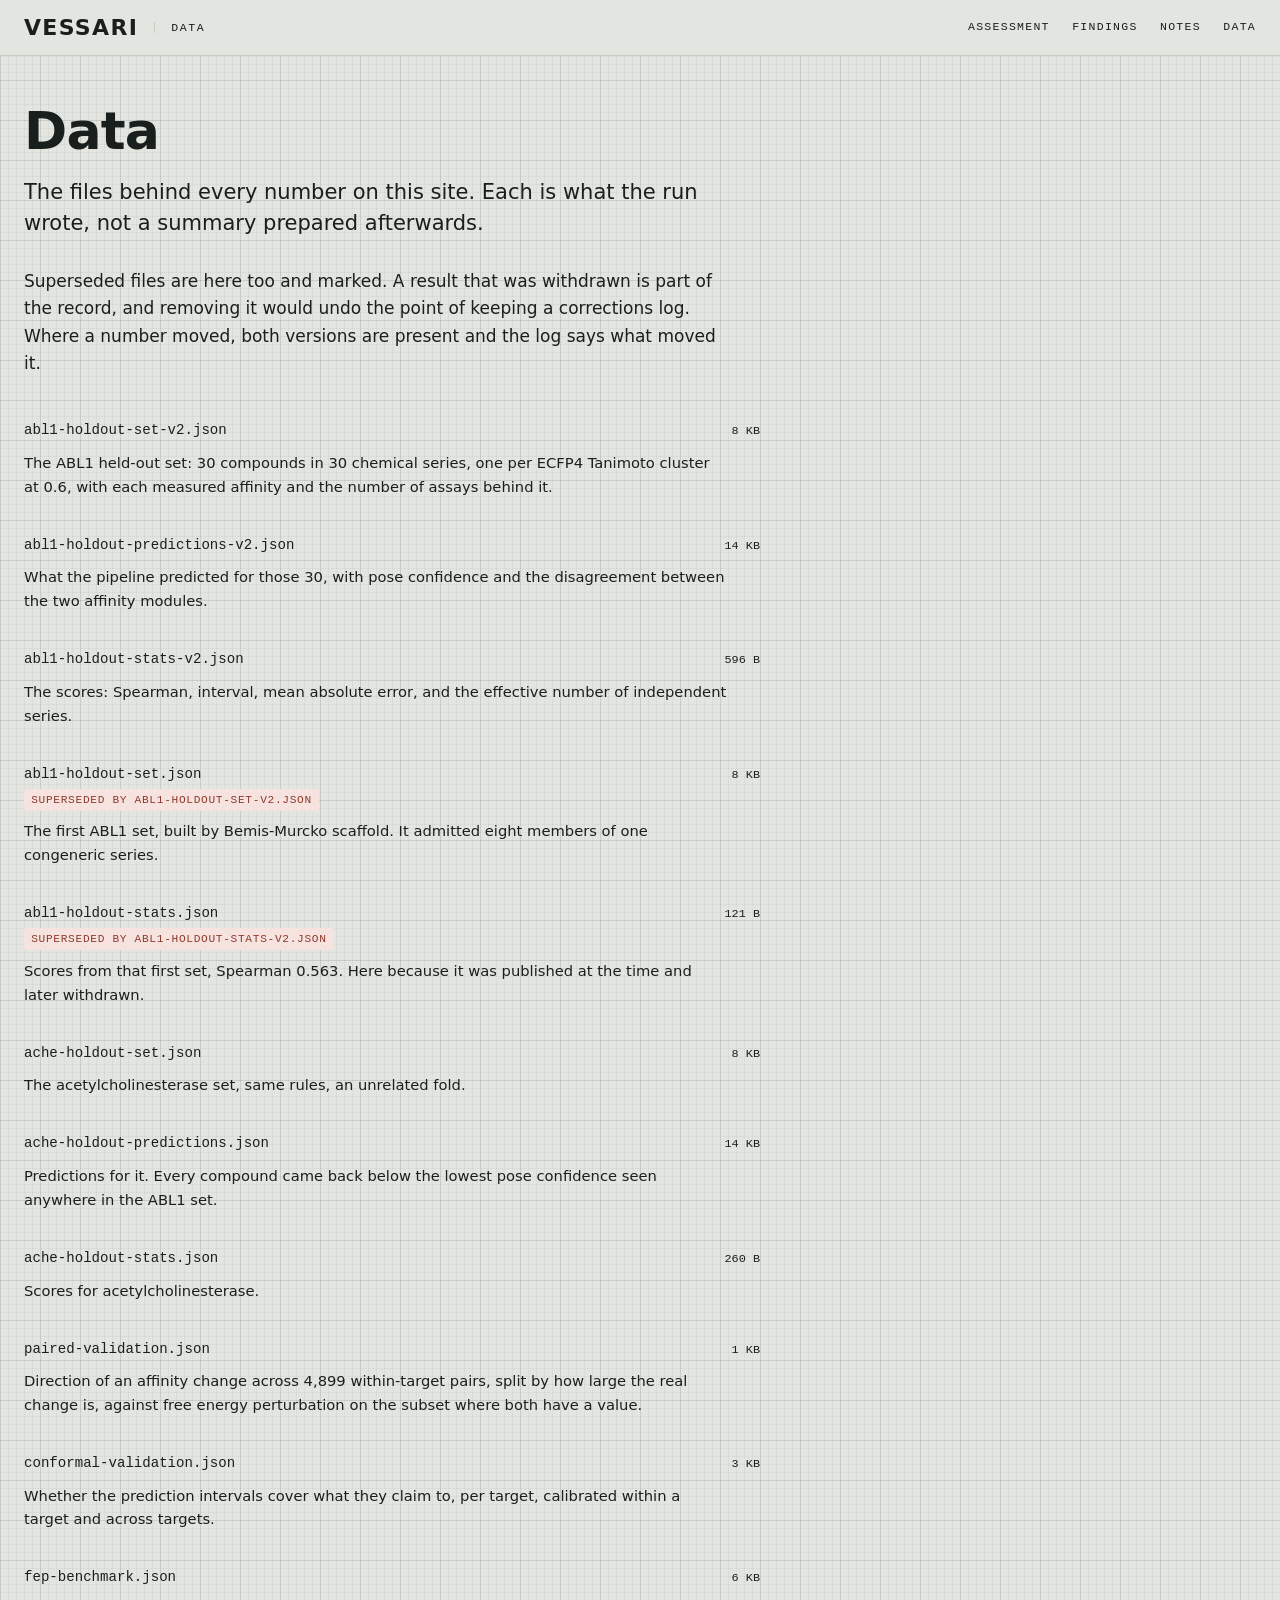
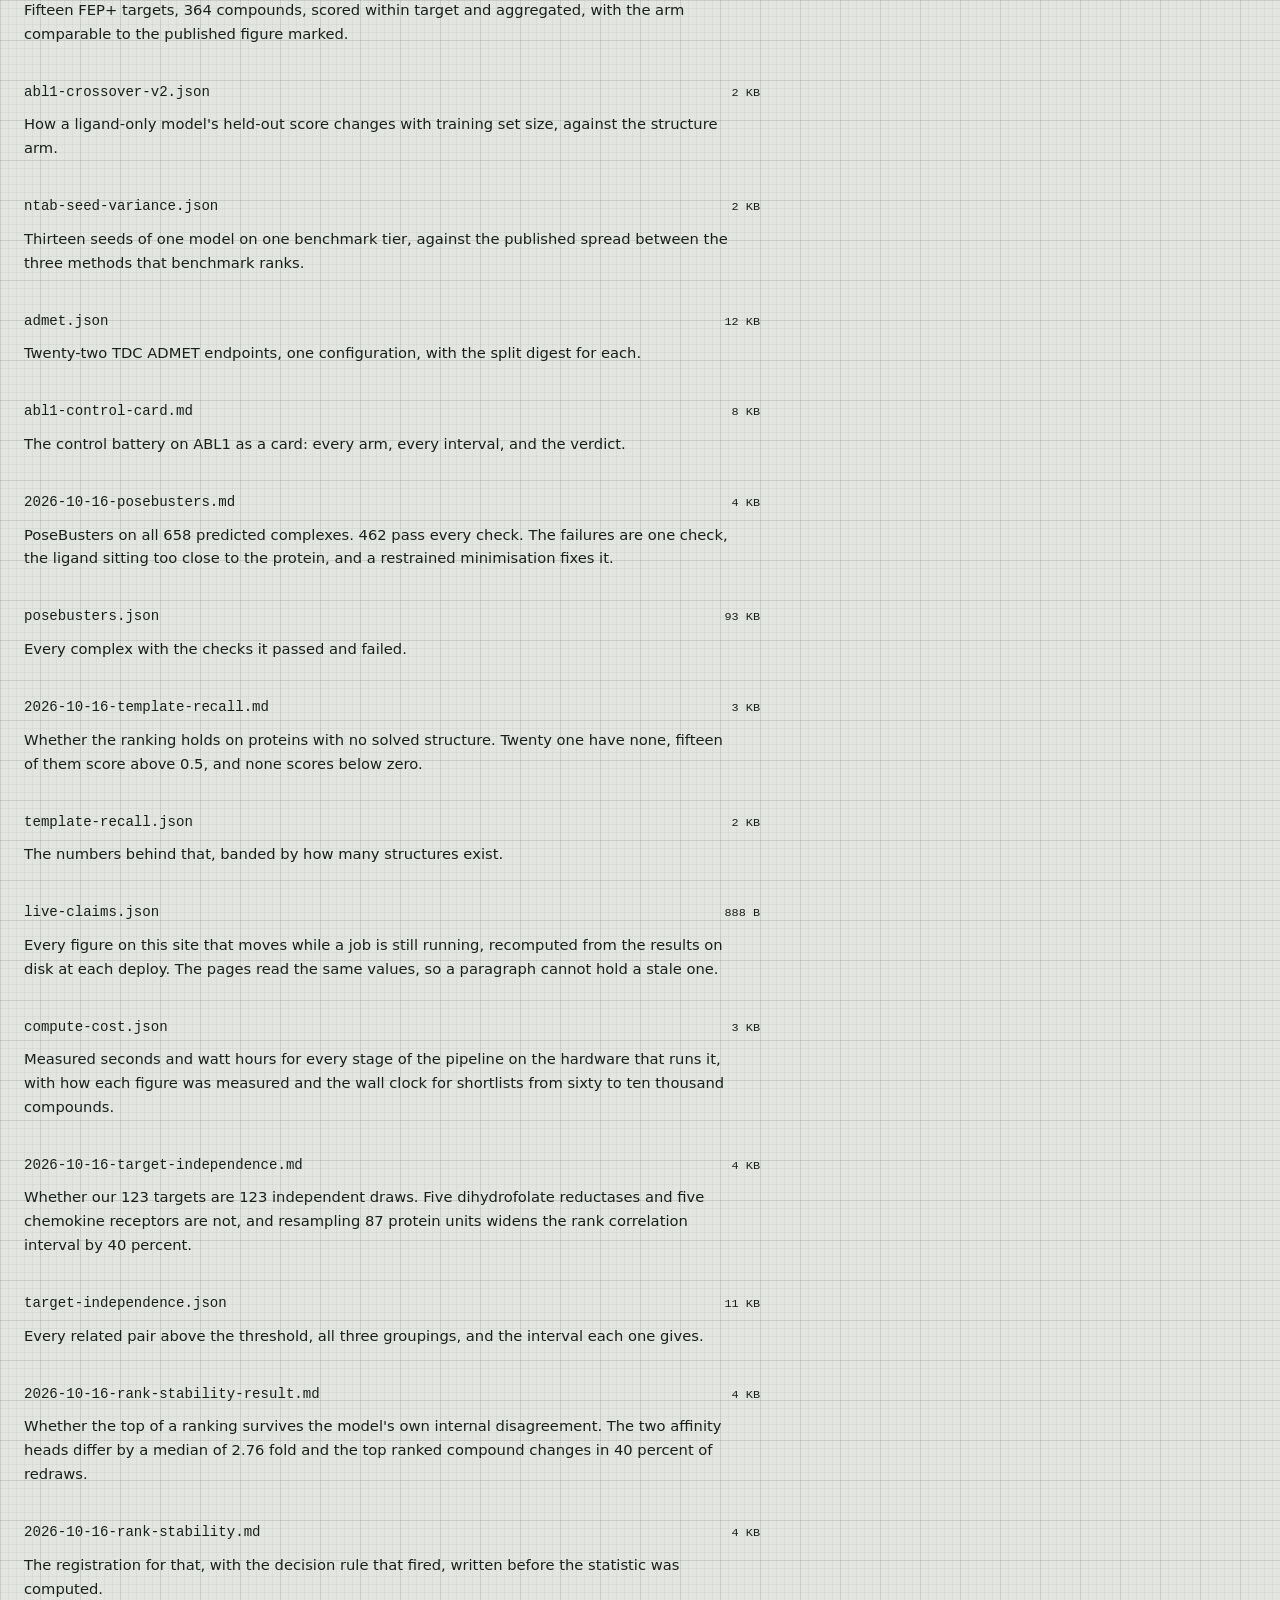
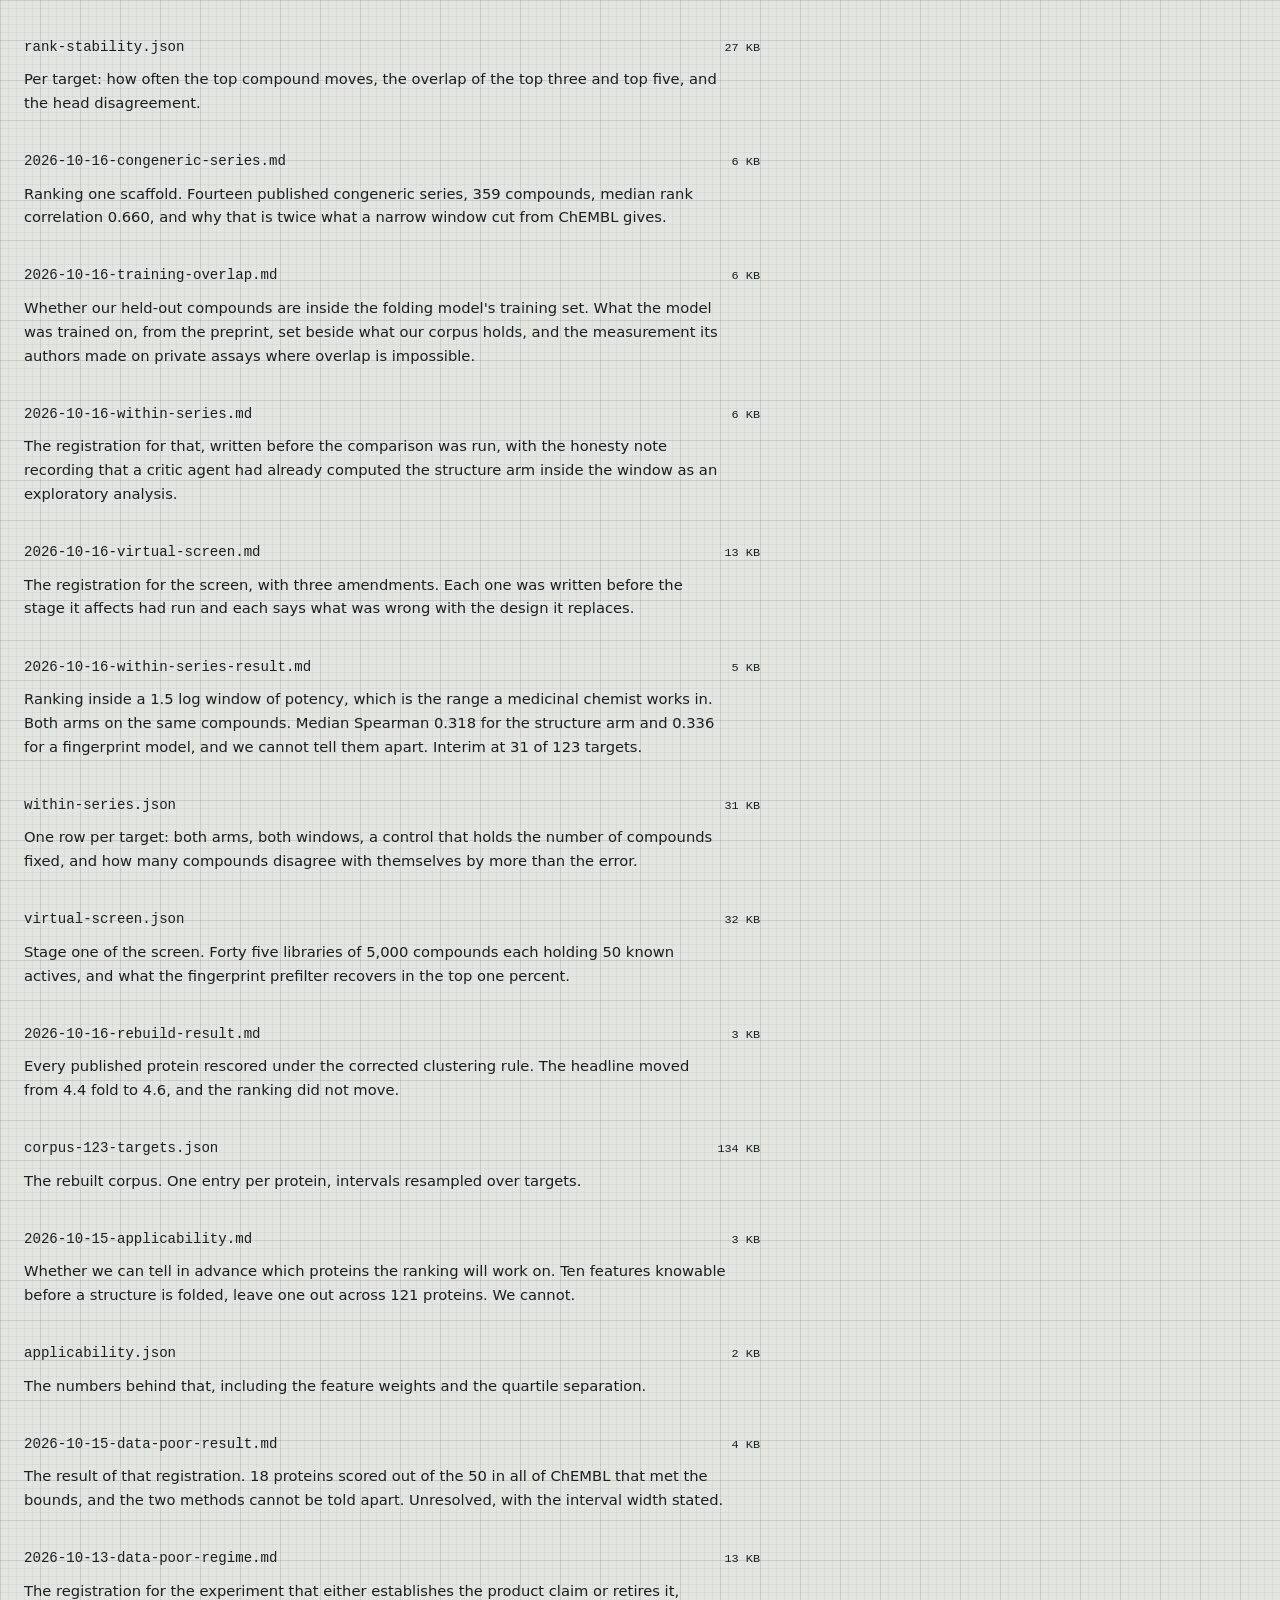
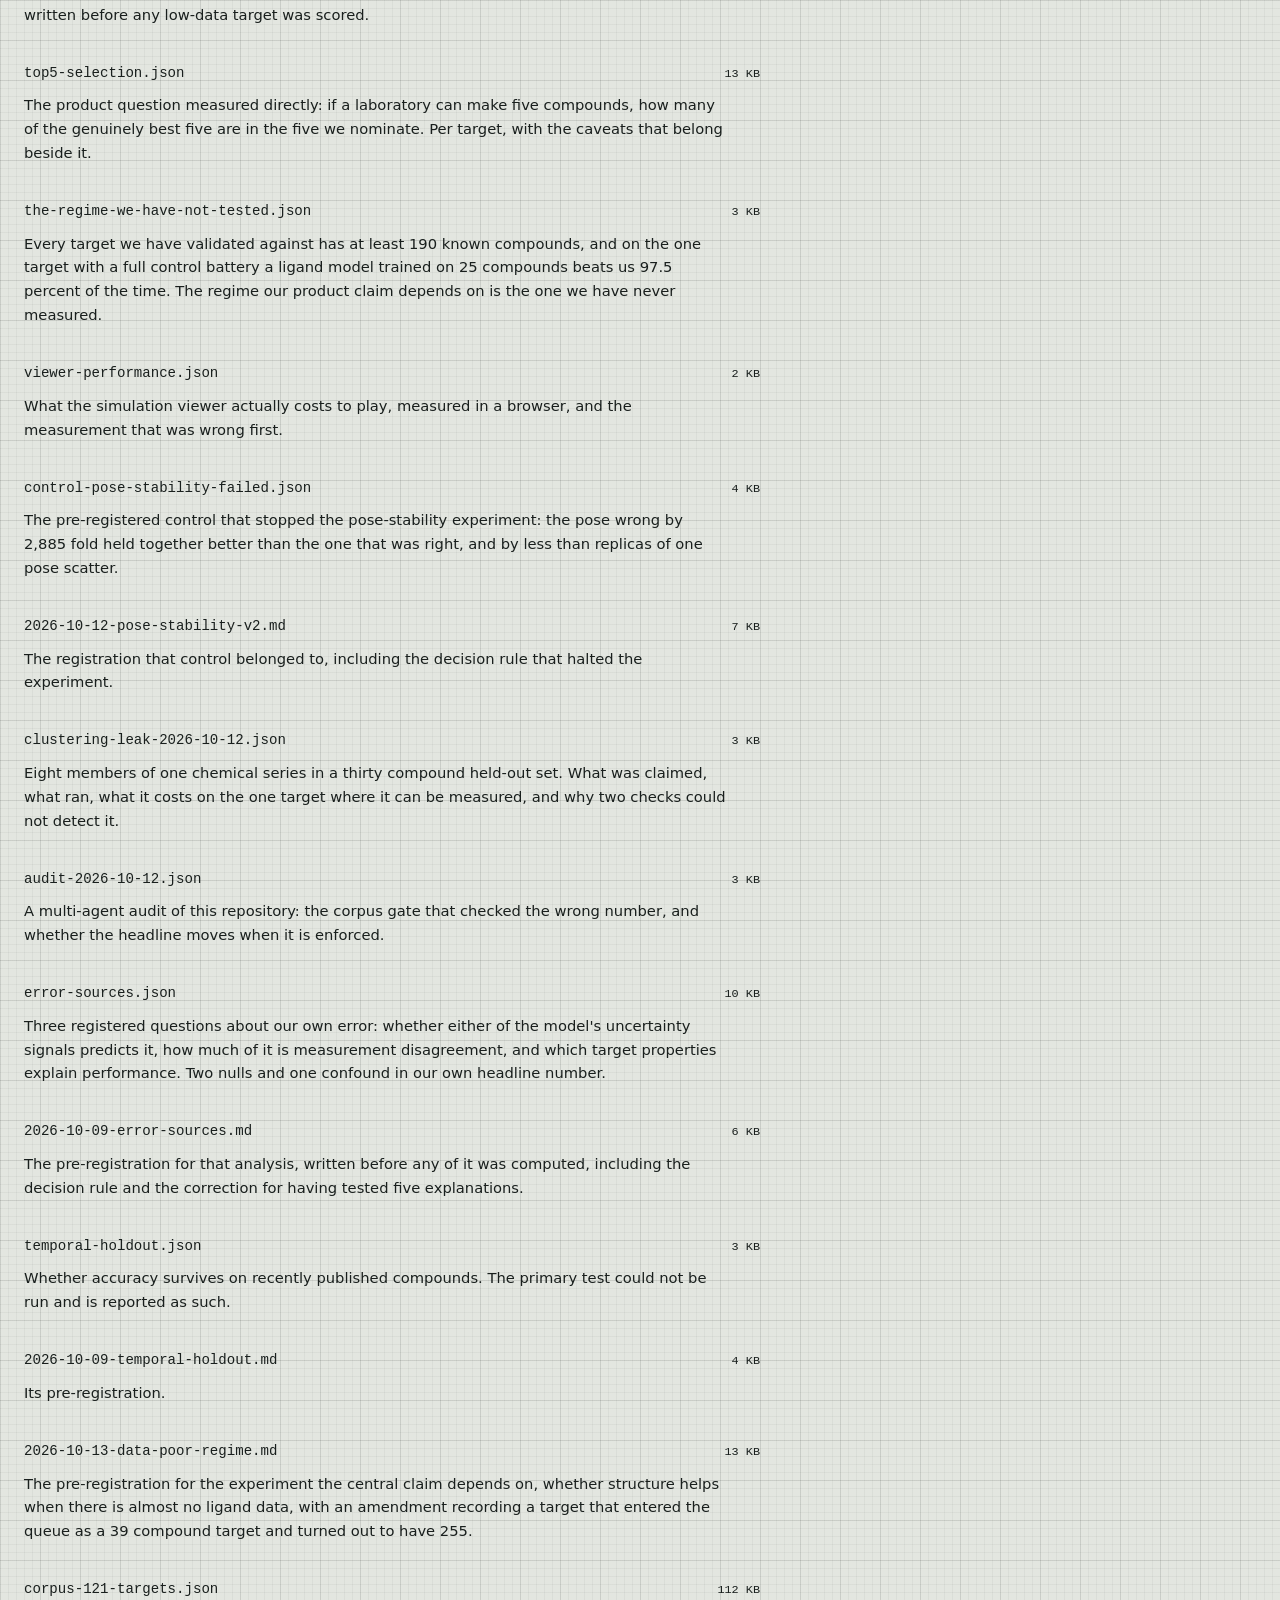
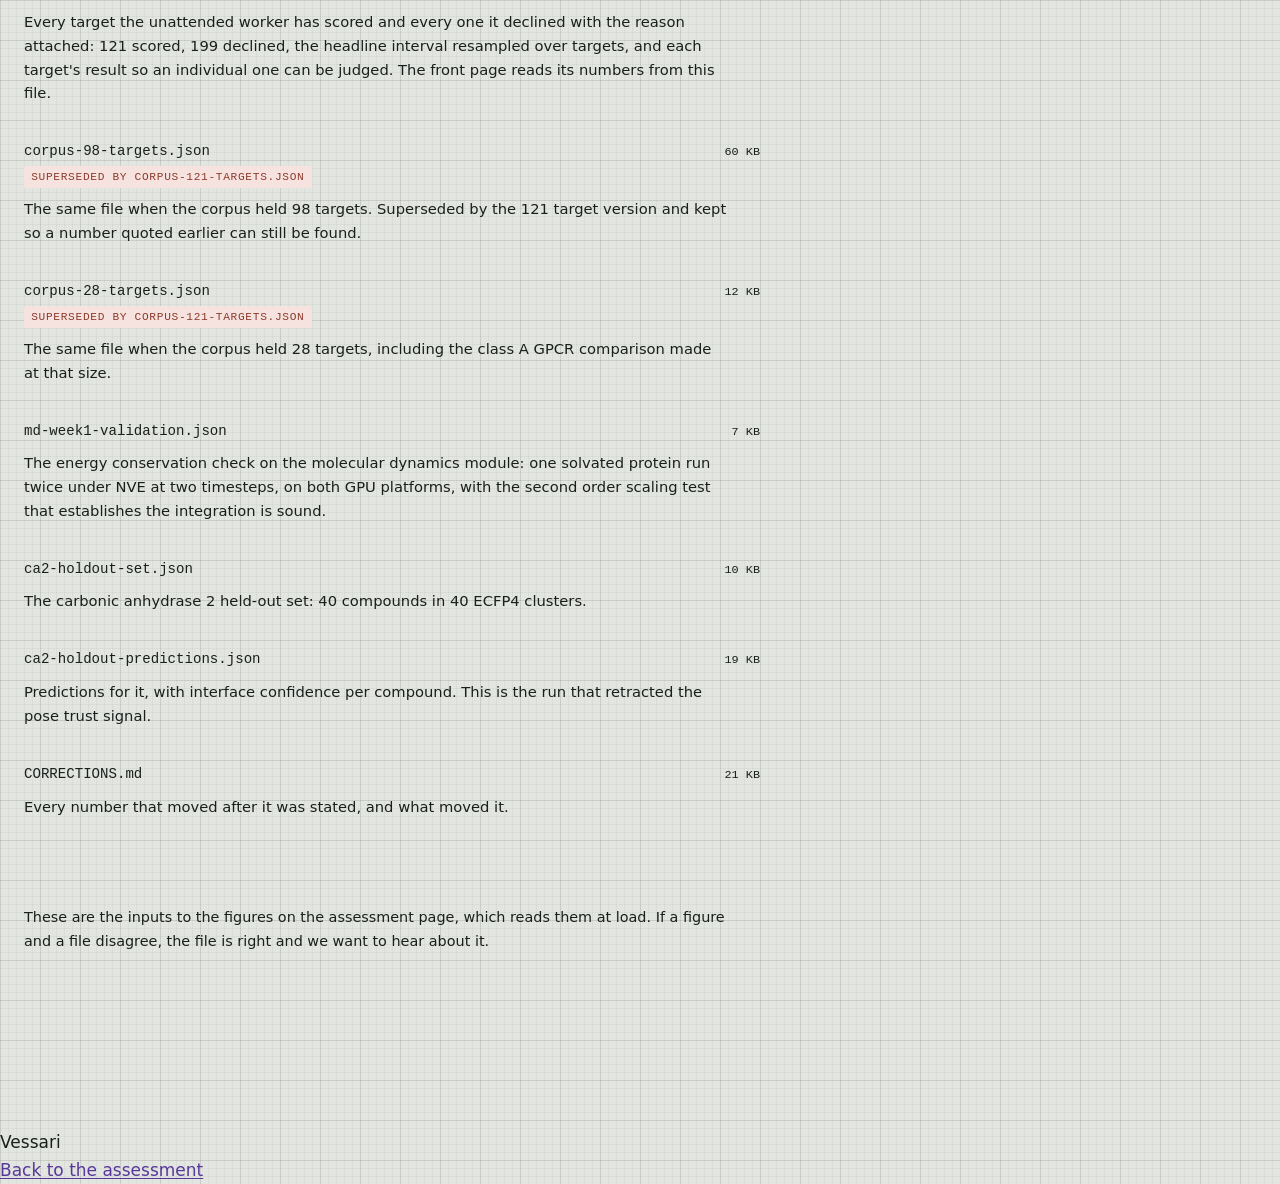
==== commit 1b799bb2: "Update the published measurements" ====
--- a/data/index.html
+++ b/data/index.html
@@ -152,6 +152,16 @@
     <p class="df-desc">Measured seconds and watt hours for every stage of the pipeline on the hardware that runs it, with how each figure was measured and the wall clock for shortlists from sixty to ten thousand compounds.</p>
   </li>
   <li class="df">
+    <a class="df-name" href="../data-files/2026-10-16-target-independence.md">2026-10-16-target-independence.md</a>
+    <span class="df-size">4 KB</span>
+    <p class="df-desc">Whether our 123 targets are 123 independent draws. Five dihydrofolate reductases and five chemokine receptors are not, and resampling 87 protein units widens the rank correlation interval by 40 percent.</p>
+  </li>
+  <li class="df">
+    <a class="df-name" href="../data-files/target-independence.json">target-independence.json</a>
+    <span class="df-size">11 KB</span>
+    <p class="df-desc">Every related pair above the threshold, all three groupings, and the interval each one gives.</p>
+  </li>
+  <li class="df">
     <a class="df-name" href="../data-files/2026-10-16-rank-stability-result.md">2026-10-16-rank-stability-result.md</a>
     <span class="df-size">4 KB</span>
     <p class="df-desc">Whether the top of a ranking survives the model&#x27;s own internal disagreement. The two affinity heads differ by a median of 2.76 fold and the top ranked compound changes in 40 percent of redraws.</p>
@@ -325,7 +335,7 @@
   </li>
   <li class="df">
     <a class="df-name" href="../data-files/CORRECTIONS.md">CORRECTIONS.md</a>
-    <span class="df-size">19 KB</span>
+    <span class="df-size">21 KB</span>
     <p class="df-desc">Every number that moved after it was stated, and what moved it.</p>
   </li>
   </ul>
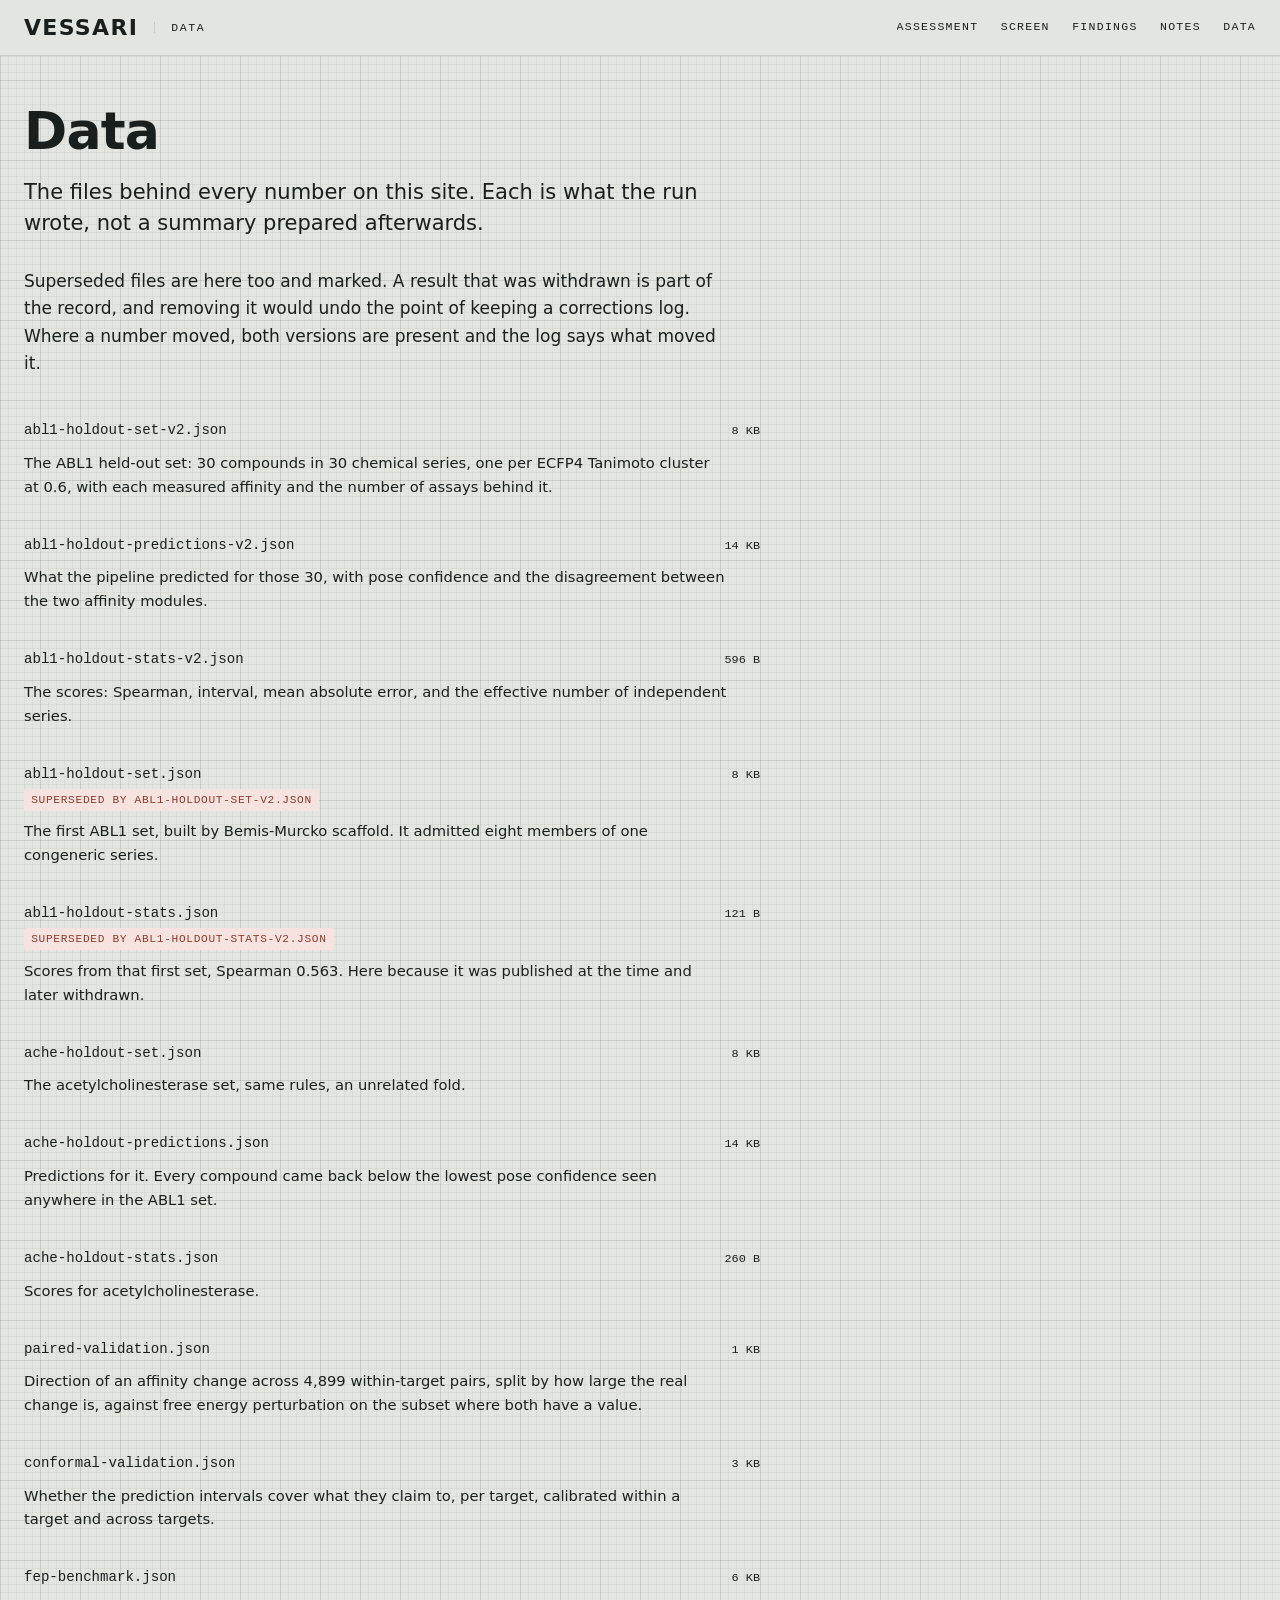
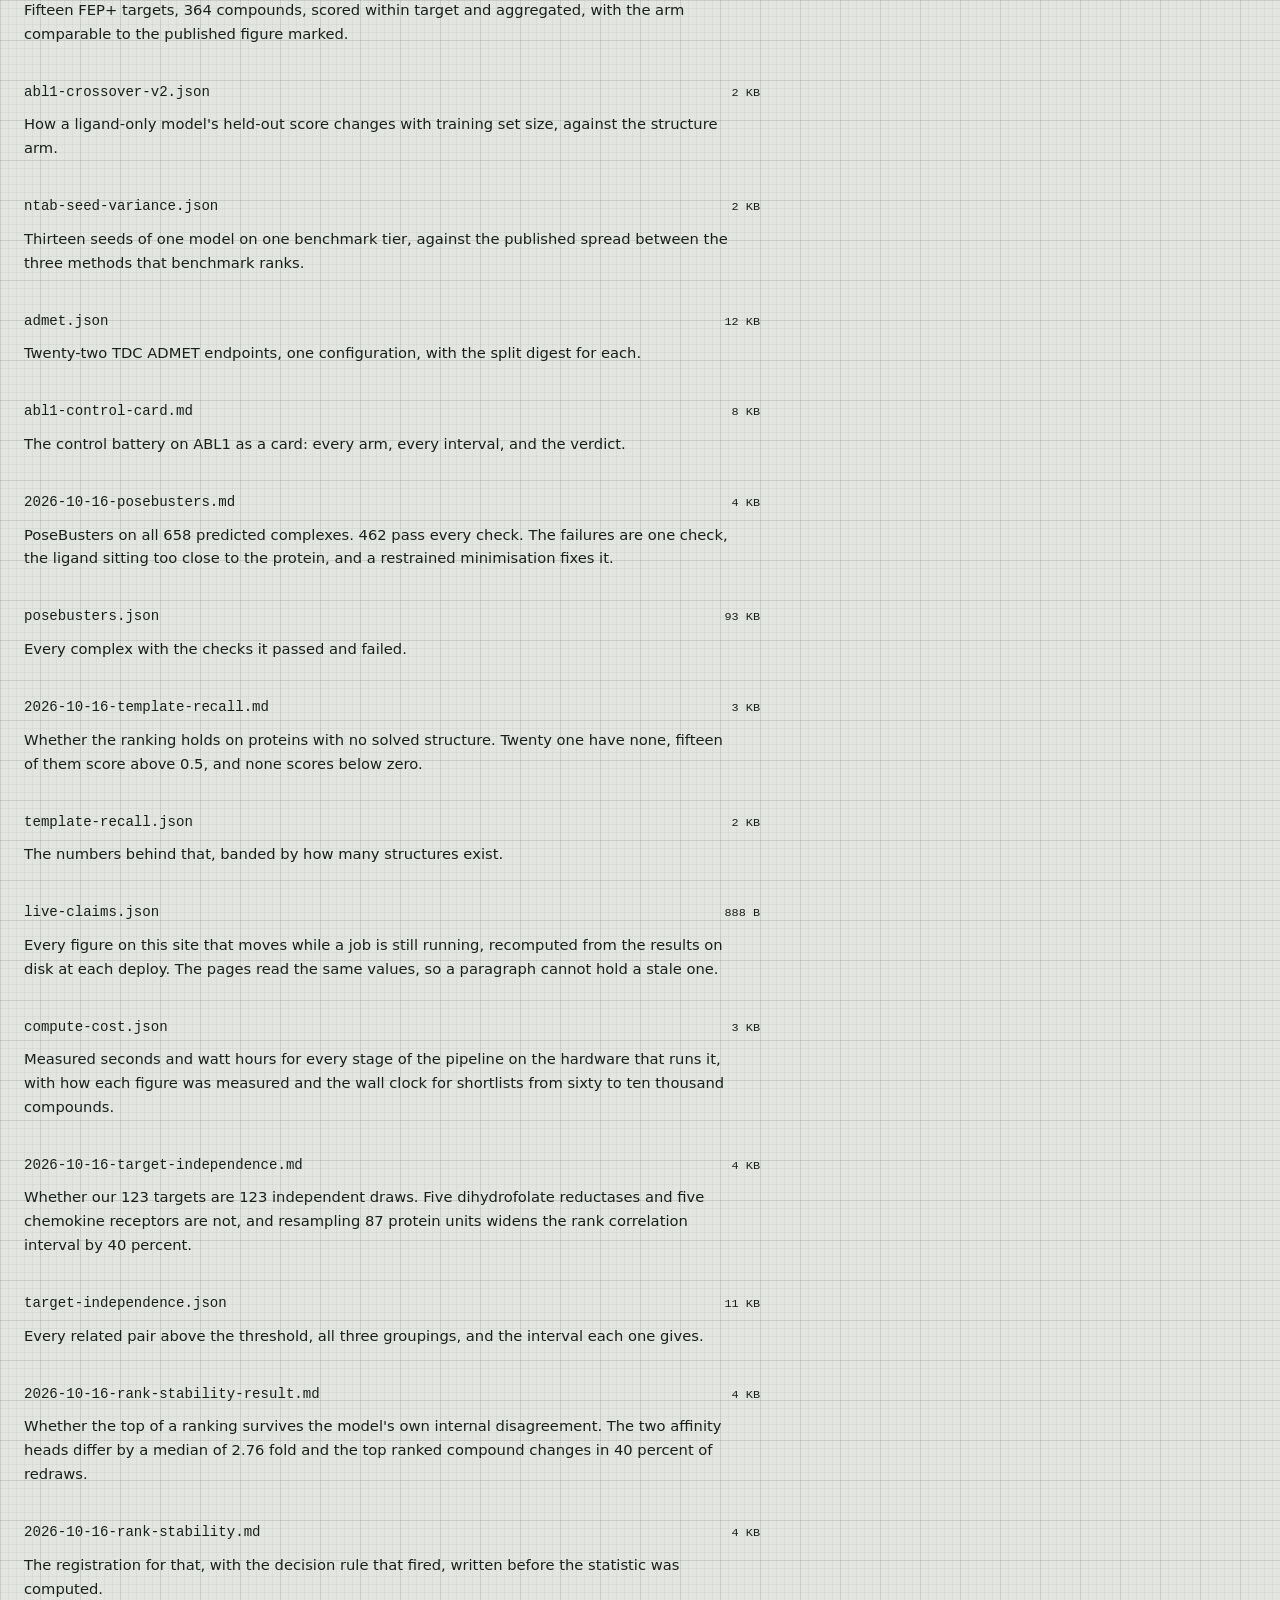
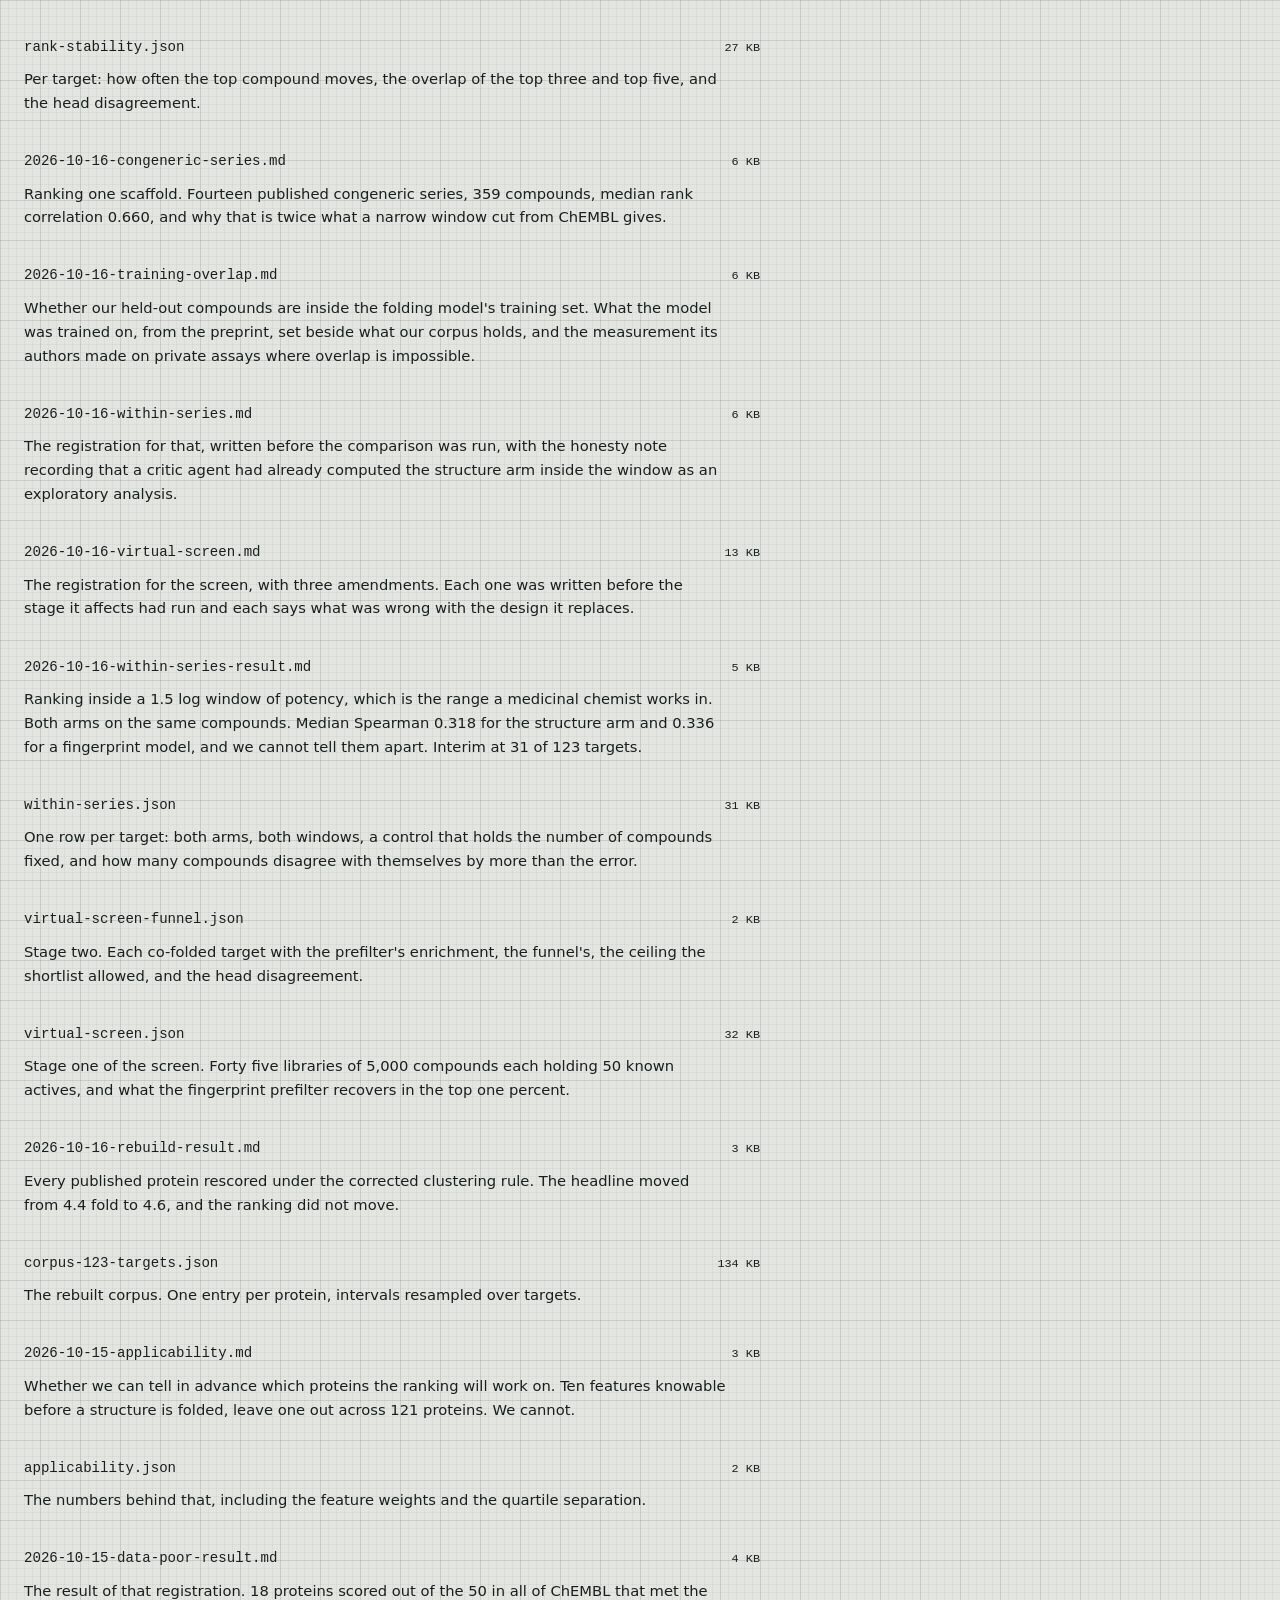
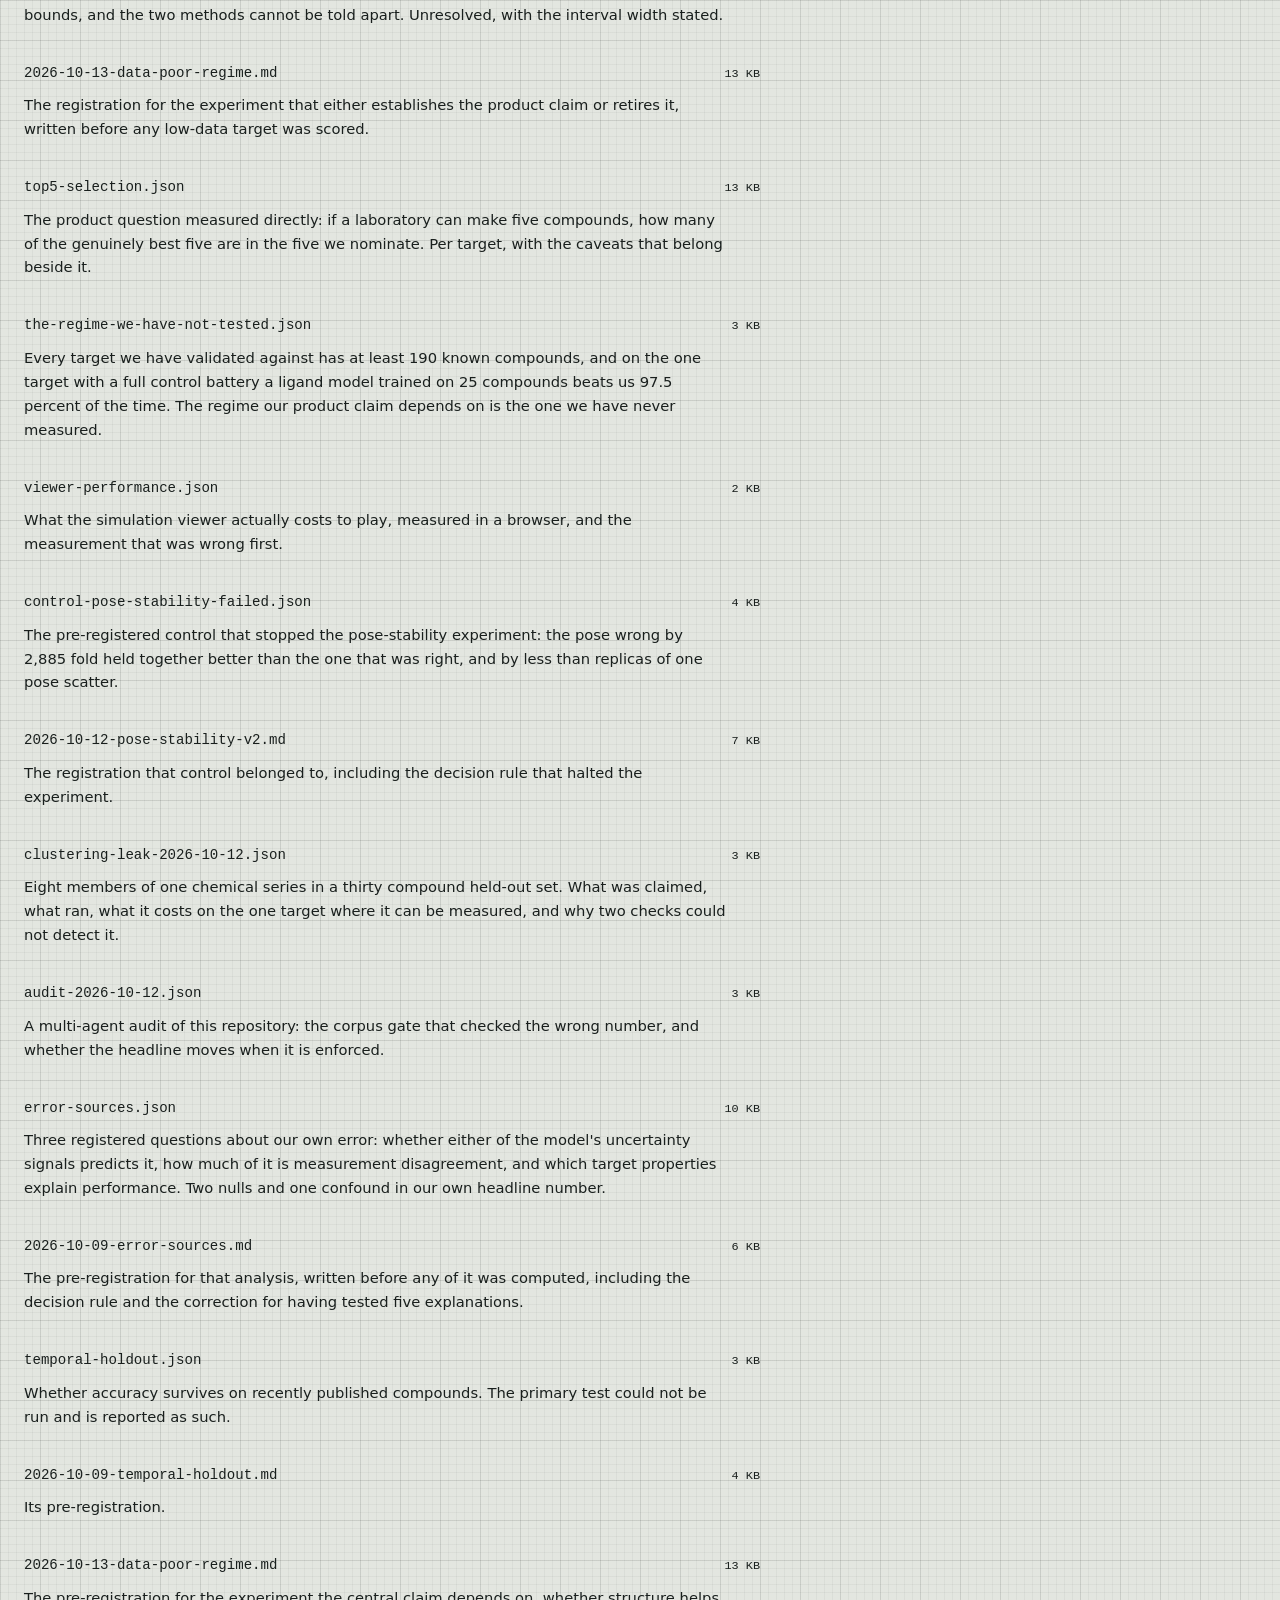
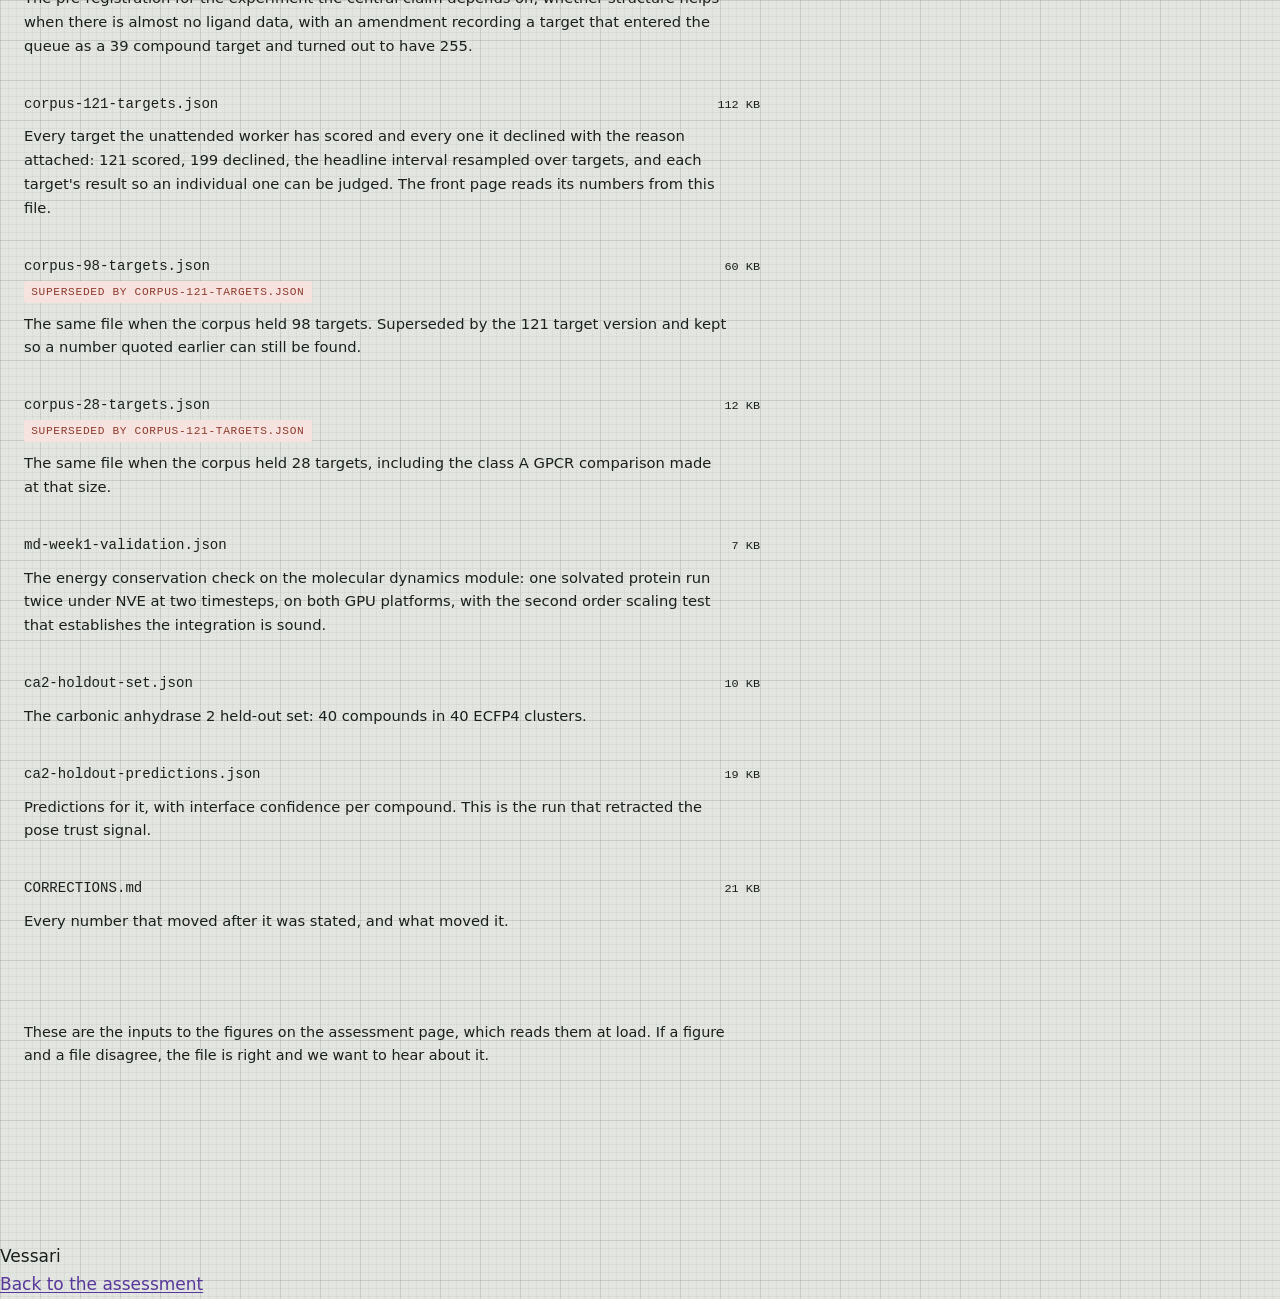
==== commit 0374a48d: "Update the published measurements" ====
--- a/data/index.html
+++ b/data/index.html
@@ -25,6 +25,7 @@
     <span class="masthead-sub">data</span>
     <nav class="topnav" aria-label="Sections">
       <a href="../">assessment</a>
+      <a href="../screen/">screen</a>
       <a href="../findings/">findings</a>
       <a href="../notes/">notes</a>
       <a href="./">data</a>
@@ -207,6 +208,11 @@
     <p class="df-desc">One row per target: both arms, both windows, a control that holds the number of compounds fixed, and how many compounds disagree with themselves by more than the error.</p>
   </li>
   <li class="df">
+    <a class="df-name" href="../data-files/virtual-screen-funnel.json">virtual-screen-funnel.json</a>
+    <span class="df-size">2 KB</span>
+    <p class="df-desc">Stage two. Each co-folded target with the prefilter&#x27;s enrichment, the funnel&#x27;s, the ceiling the shortlist allowed, and the head disagreement.</p>
+  </li>
+  <li class="df">
     <a class="df-name" href="../data-files/virtual-screen.json">virtual-screen.json</a>
     <span class="df-size">32 KB</span>
     <p class="df-desc">Stage one of the screen. Forty five libraries of 5,000 compounds each holding 50 known actives, and what the fingerprint prefilter recovers in the top one percent.</p>
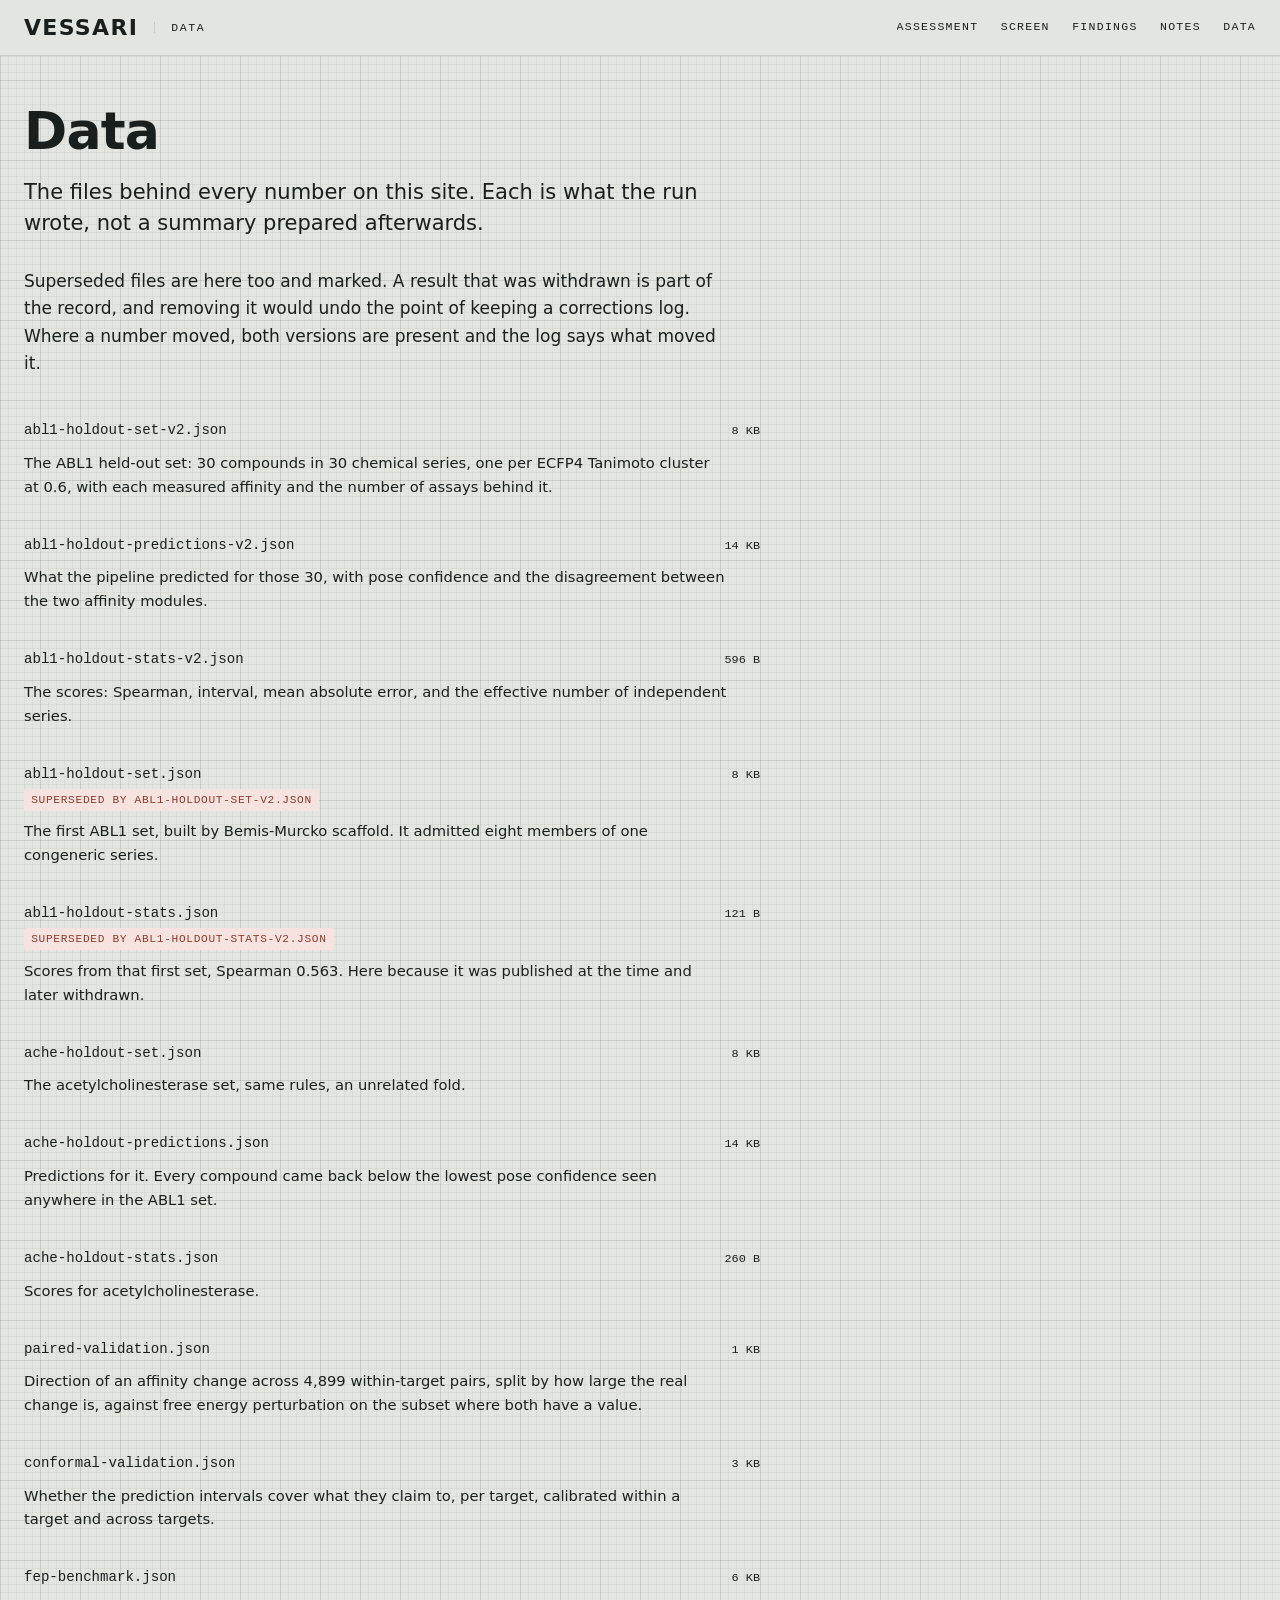
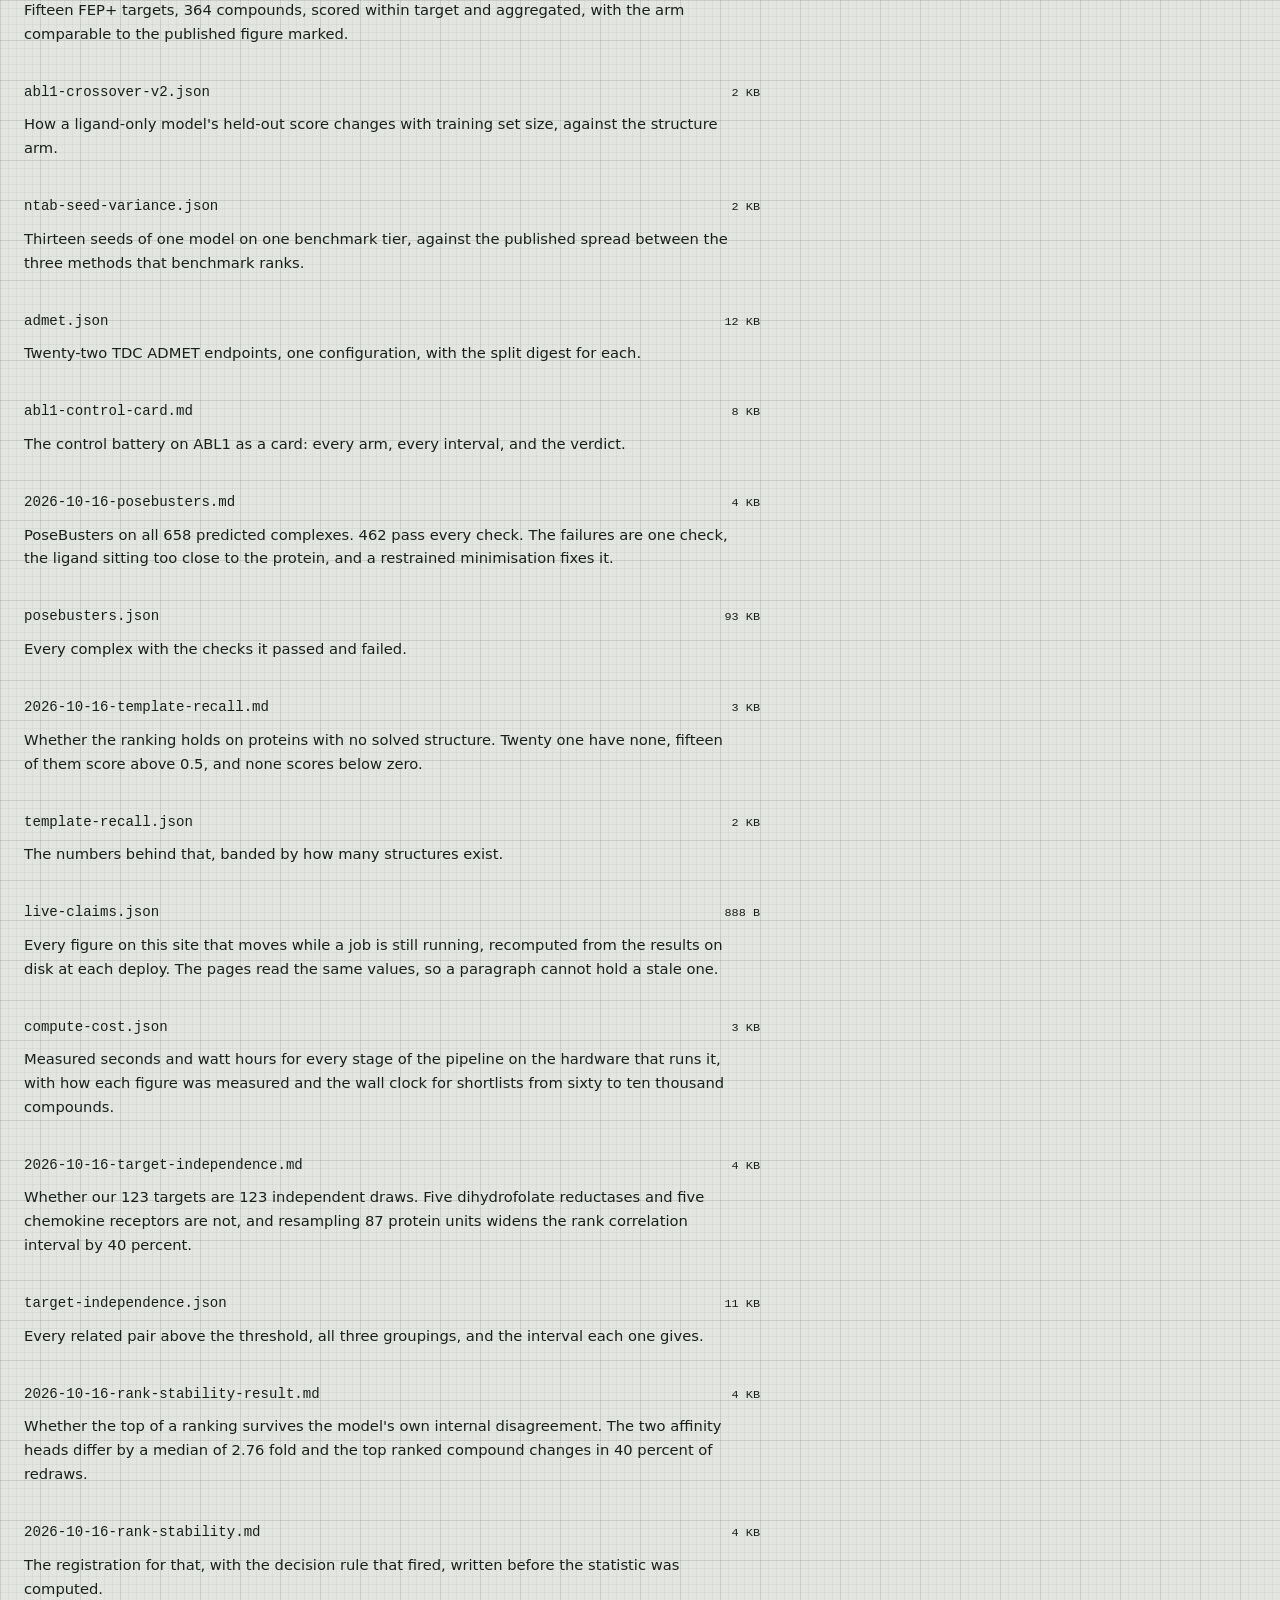
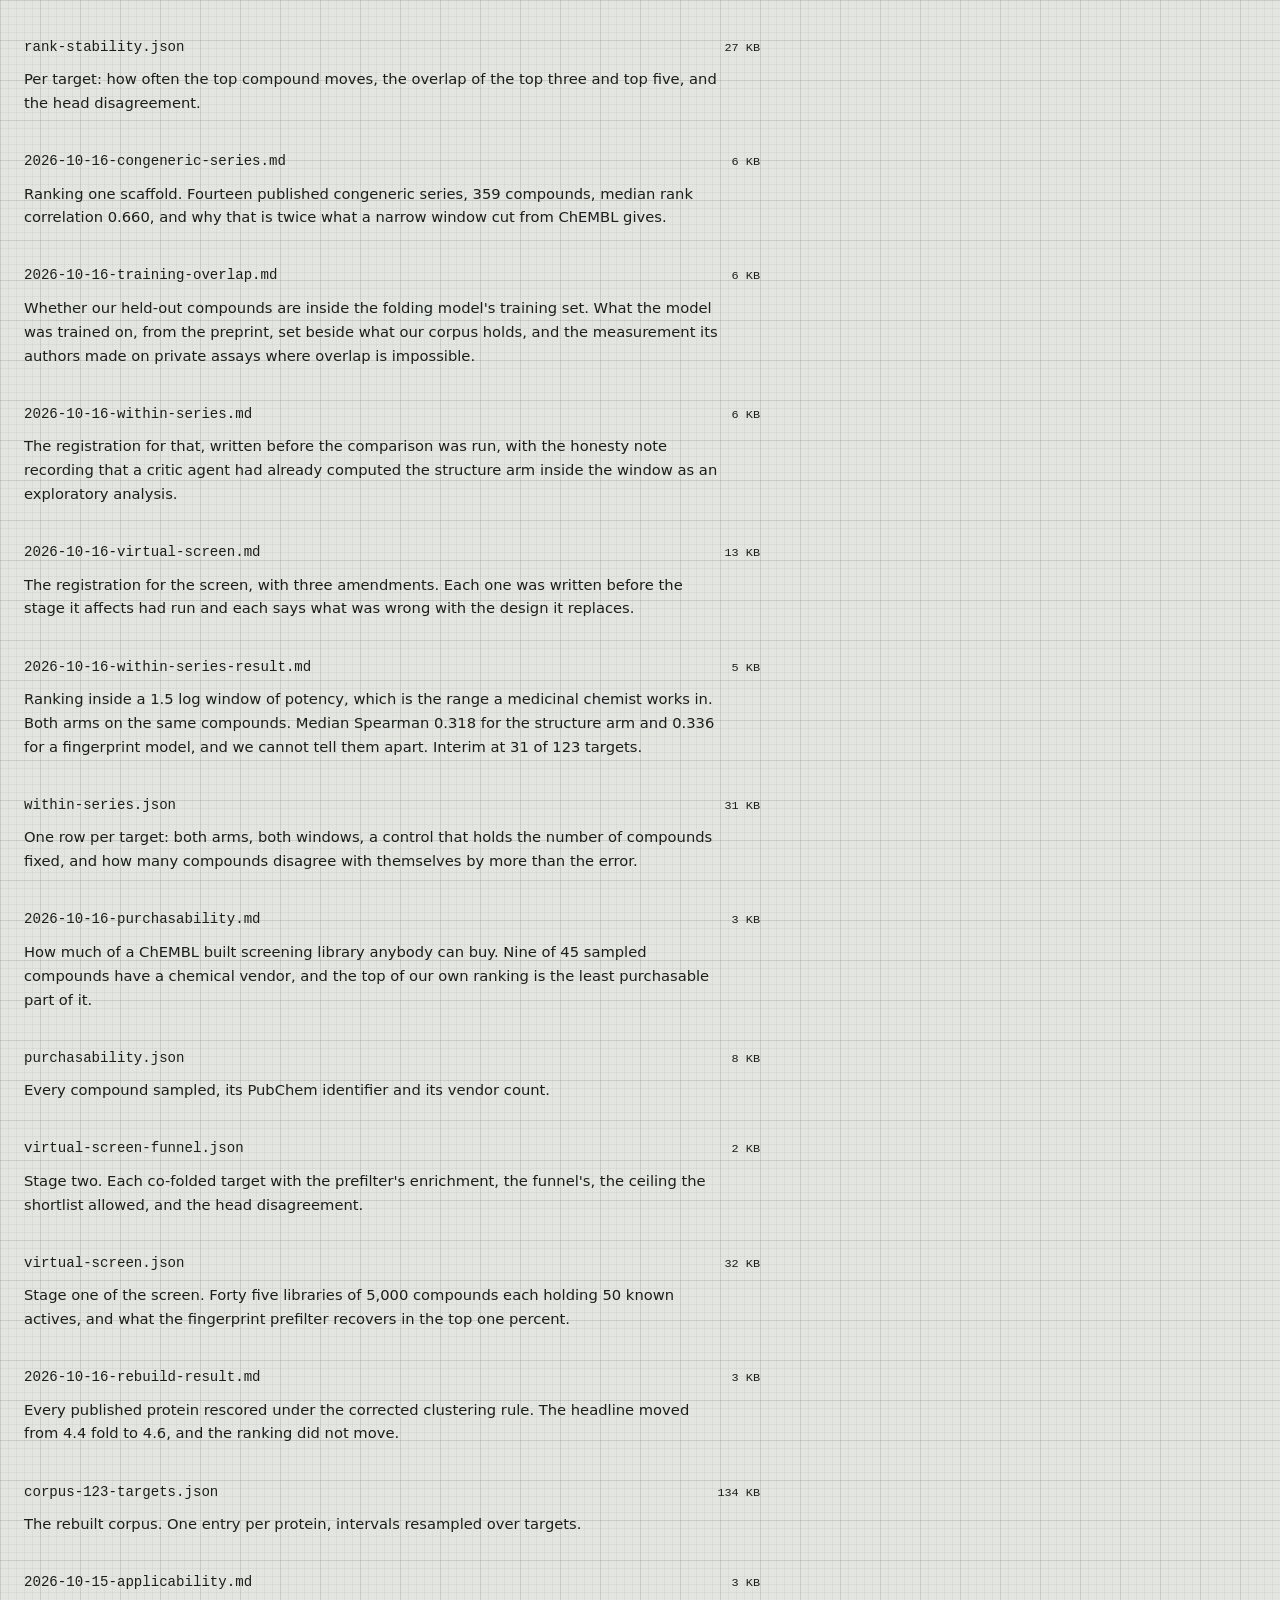
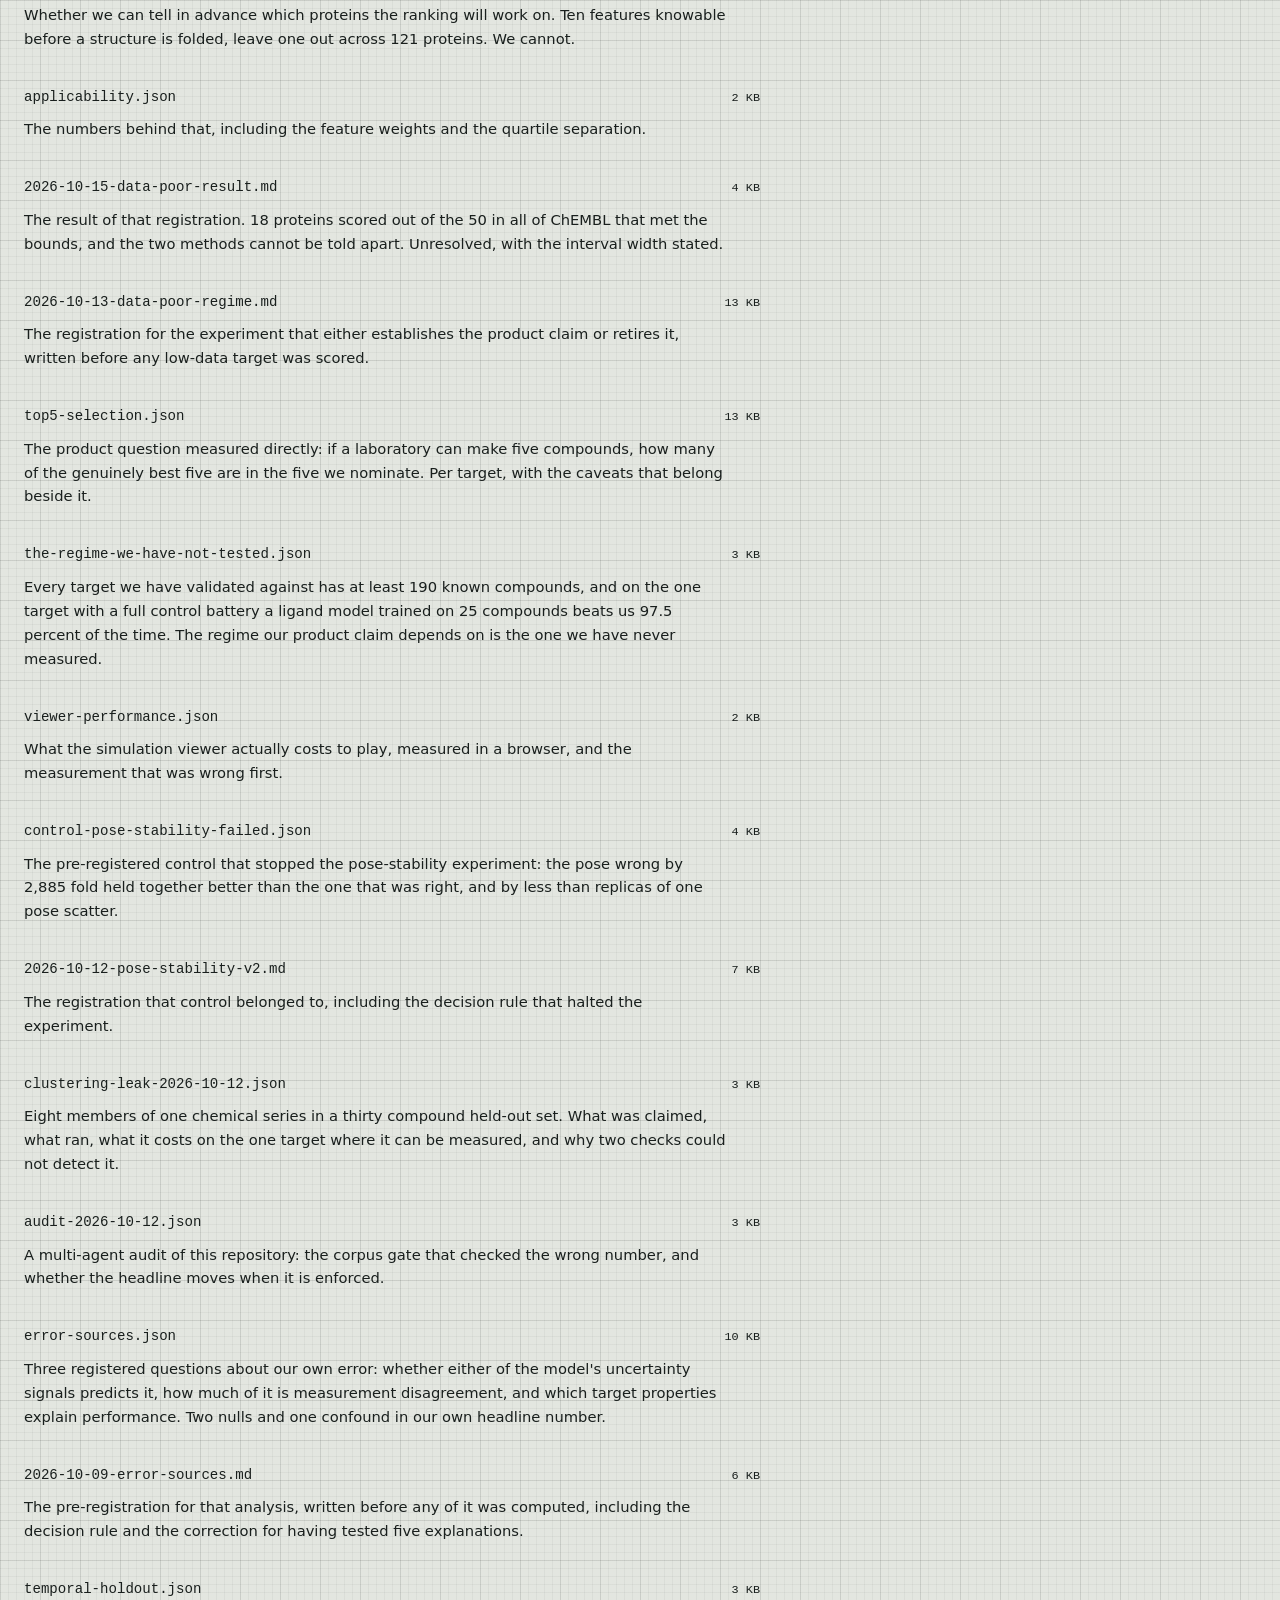
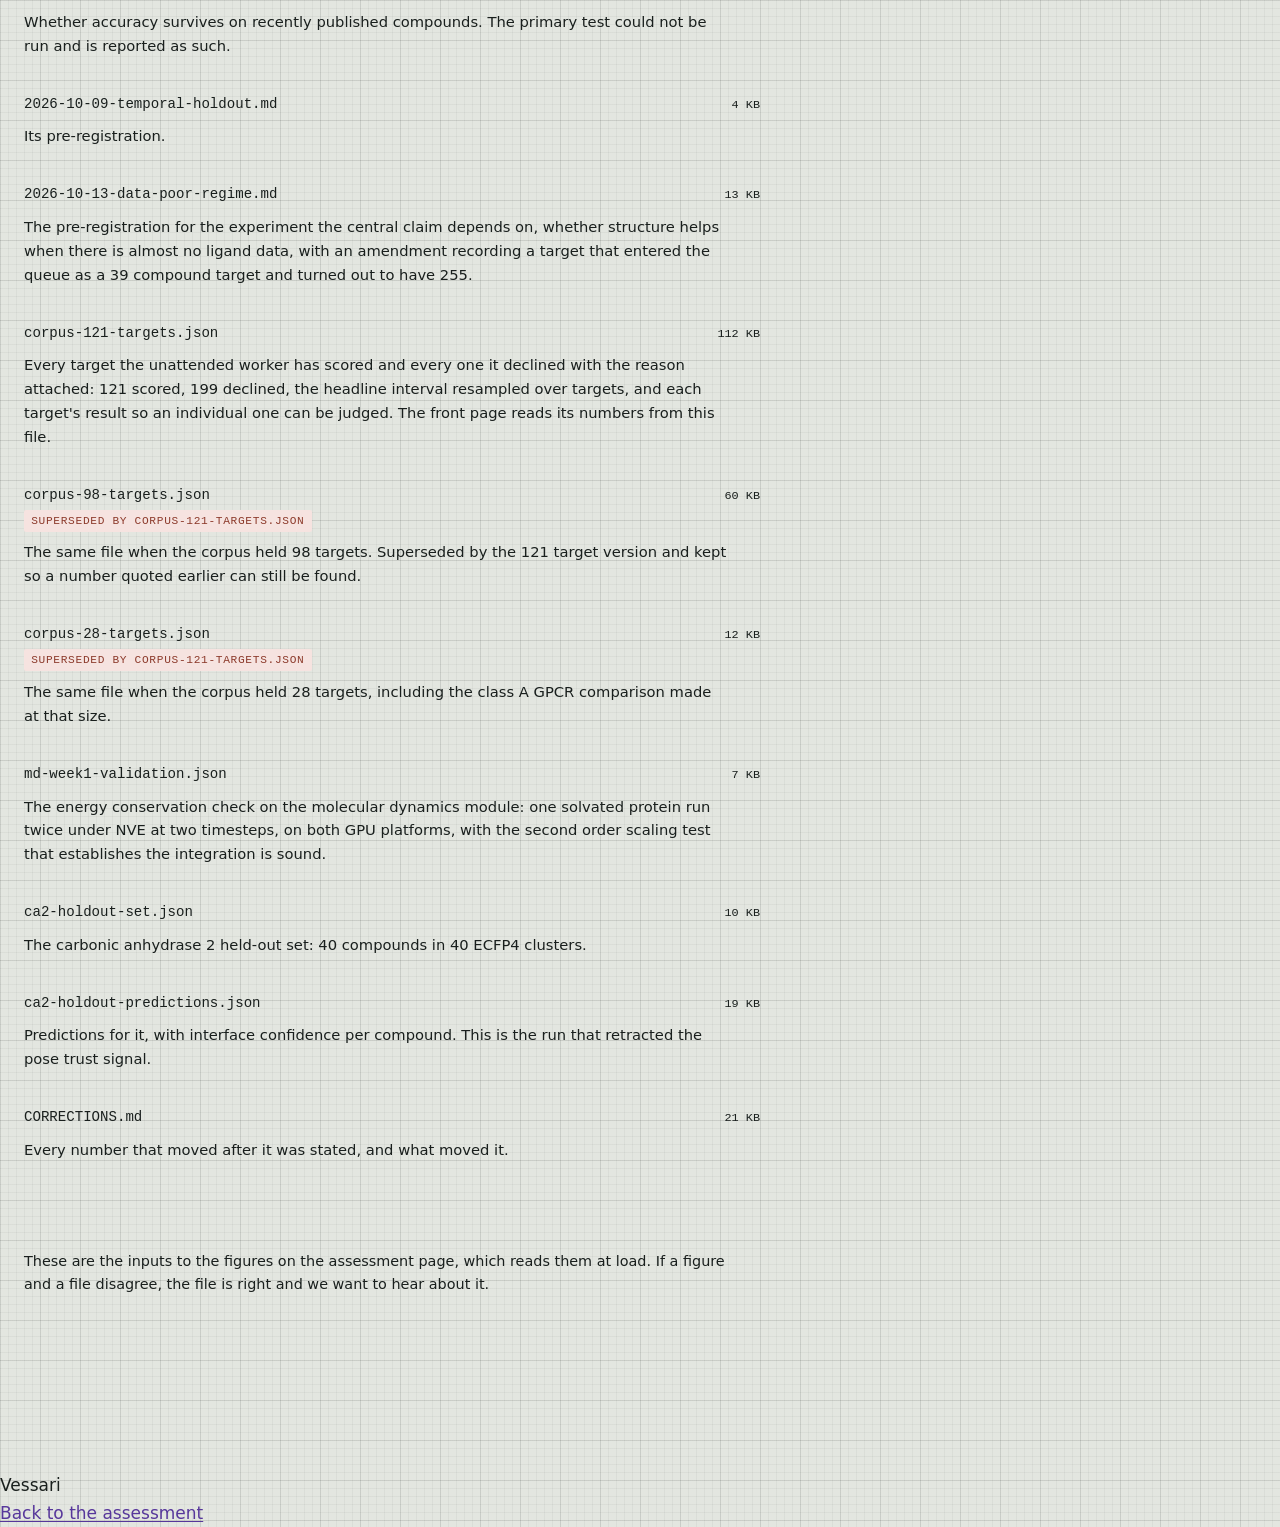
==== commit 076723a7: "Update the published measurements" ====
--- a/data/index.html
+++ b/data/index.html
@@ -208,6 +208,16 @@
     <p class="df-desc">One row per target: both arms, both windows, a control that holds the number of compounds fixed, and how many compounds disagree with themselves by more than the error.</p>
   </li>
   <li class="df">
+    <a class="df-name" href="../data-files/2026-10-16-purchasability.md">2026-10-16-purchasability.md</a>
+    <span class="df-size">3 KB</span>
+    <p class="df-desc">How much of a ChEMBL built screening library anybody can buy. Nine of 45 sampled compounds have a chemical vendor, and the top of our own ranking is the least purchasable part of it.</p>
+  </li>
+  <li class="df">
+    <a class="df-name" href="../data-files/purchasability.json">purchasability.json</a>
+    <span class="df-size">8 KB</span>
+    <p class="df-desc">Every compound sampled, its PubChem identifier and its vendor count.</p>
+  </li>
+  <li class="df">
     <a class="df-name" href="../data-files/virtual-screen-funnel.json">virtual-screen-funnel.json</a>
     <span class="df-size">2 KB</span>
     <p class="df-desc">Stage two. Each co-folded target with the prefilter&#x27;s enrichment, the funnel&#x27;s, the ceiling the shortlist allowed, and the head disagreement.</p>
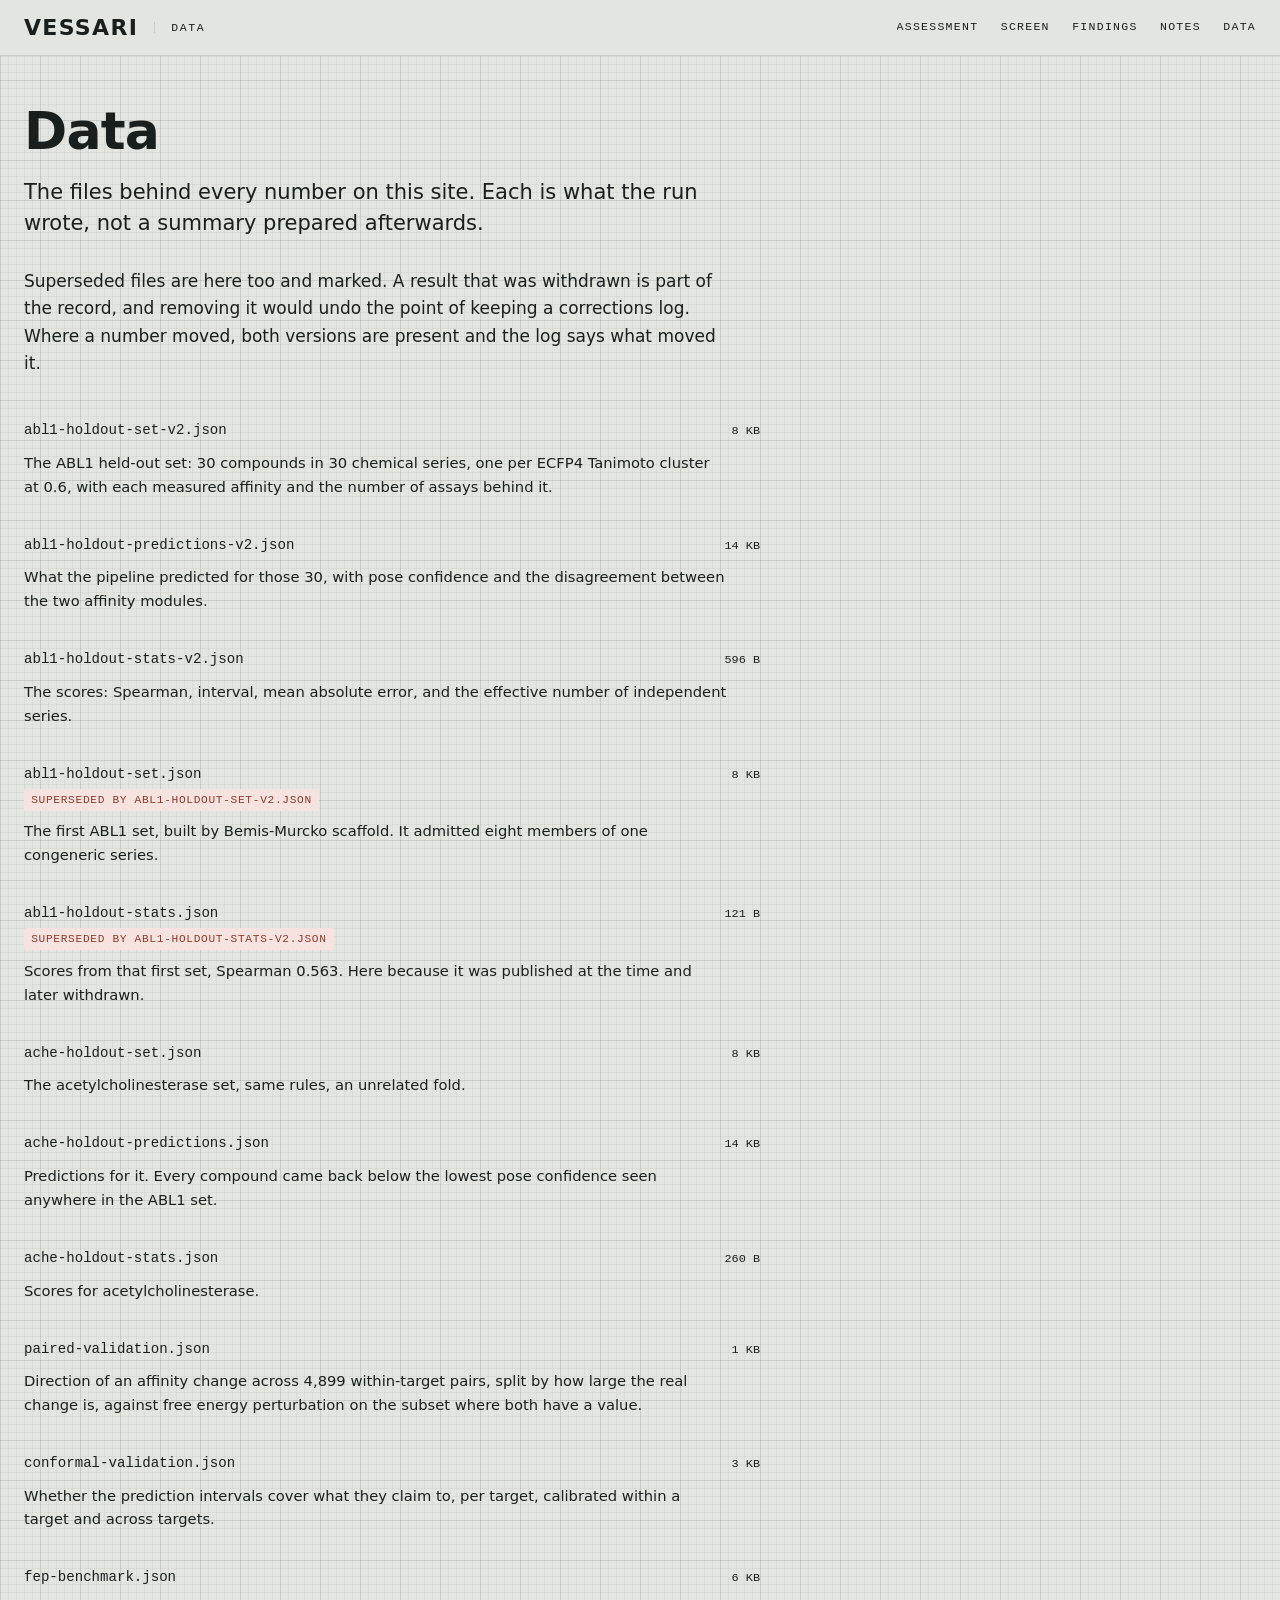
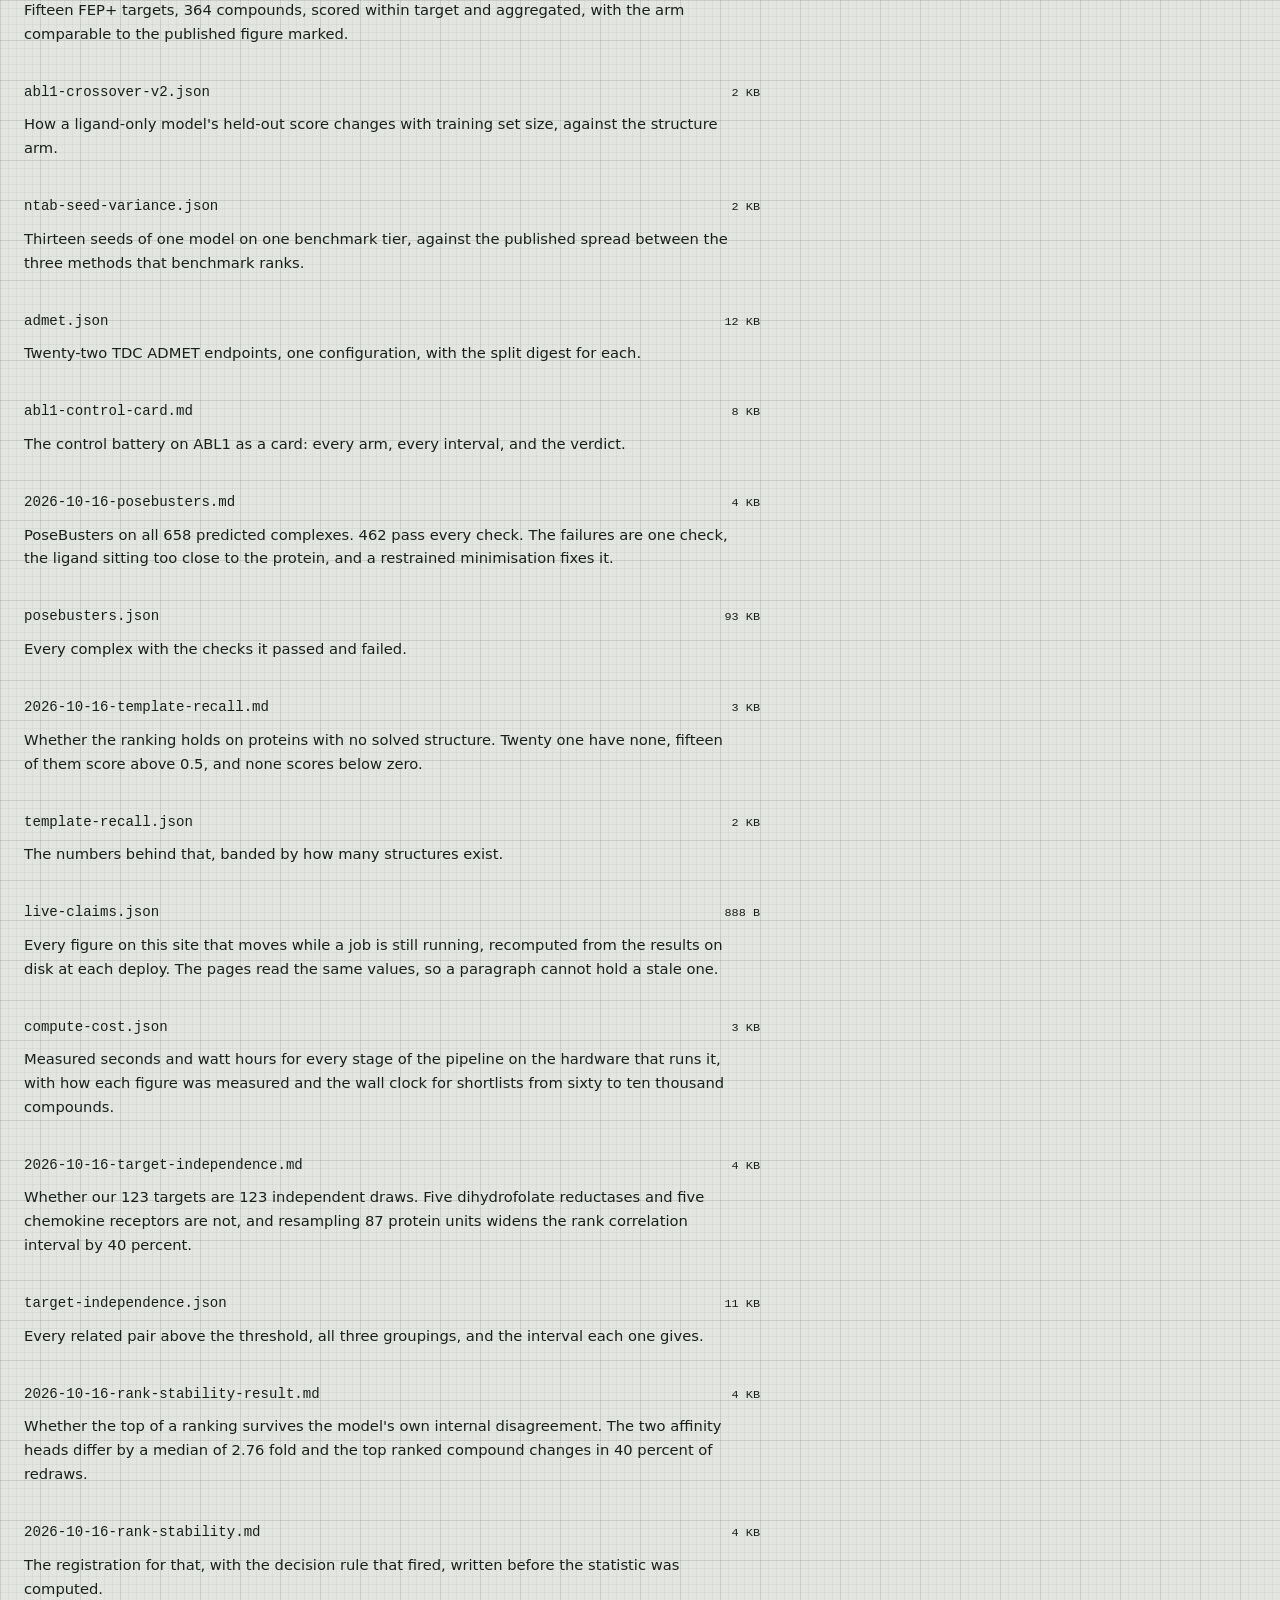
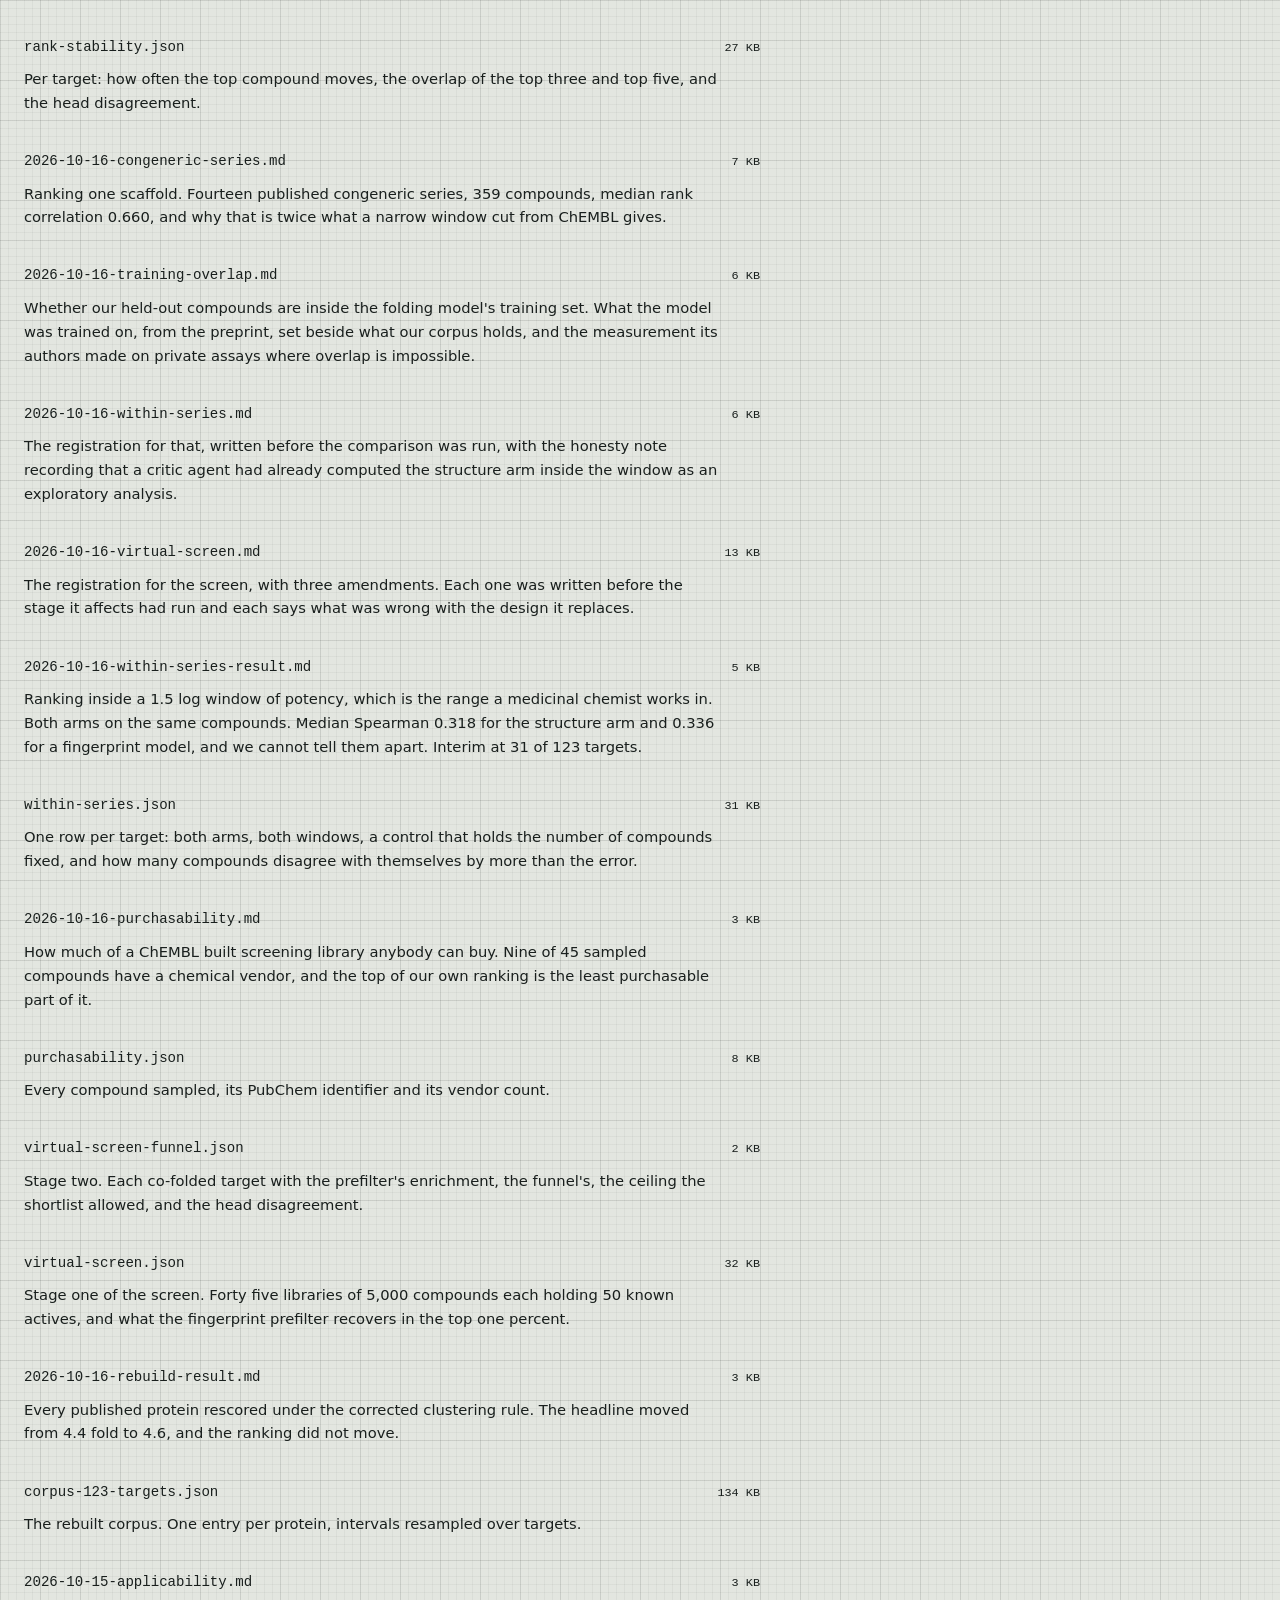
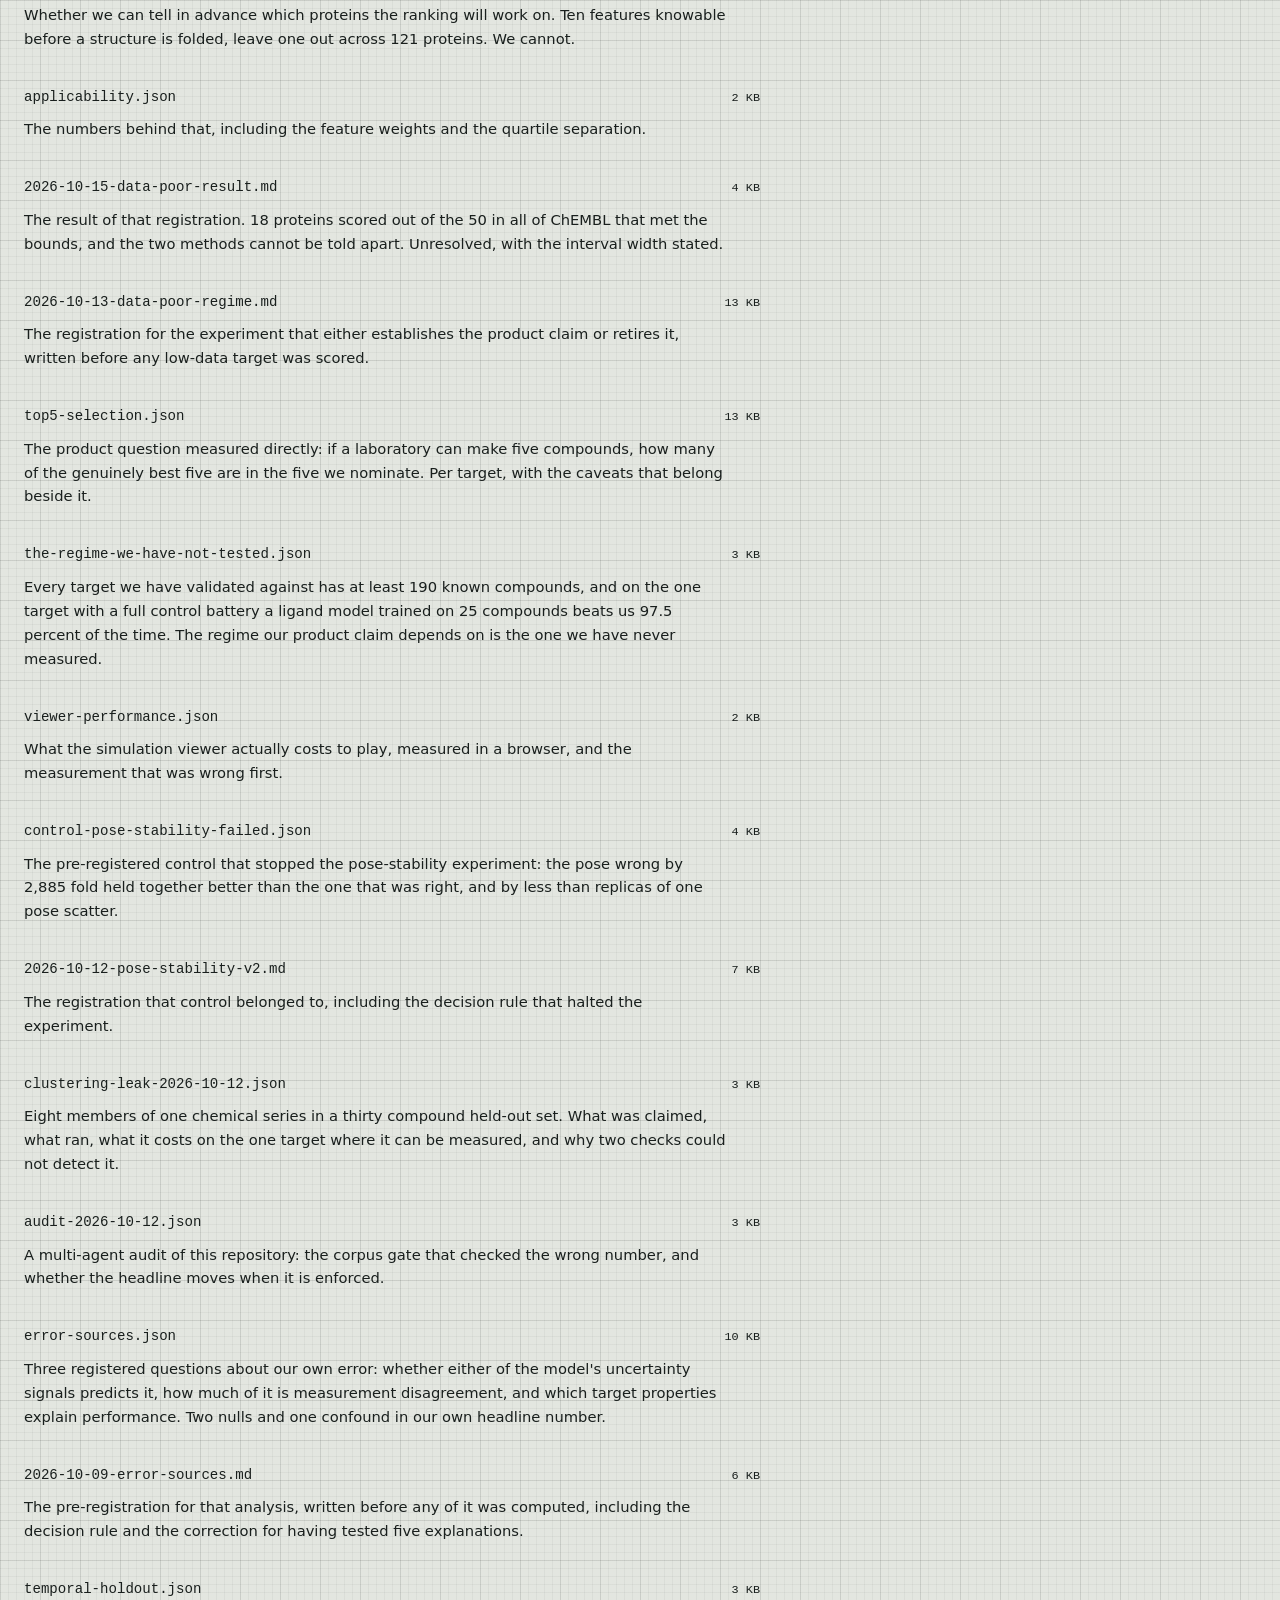
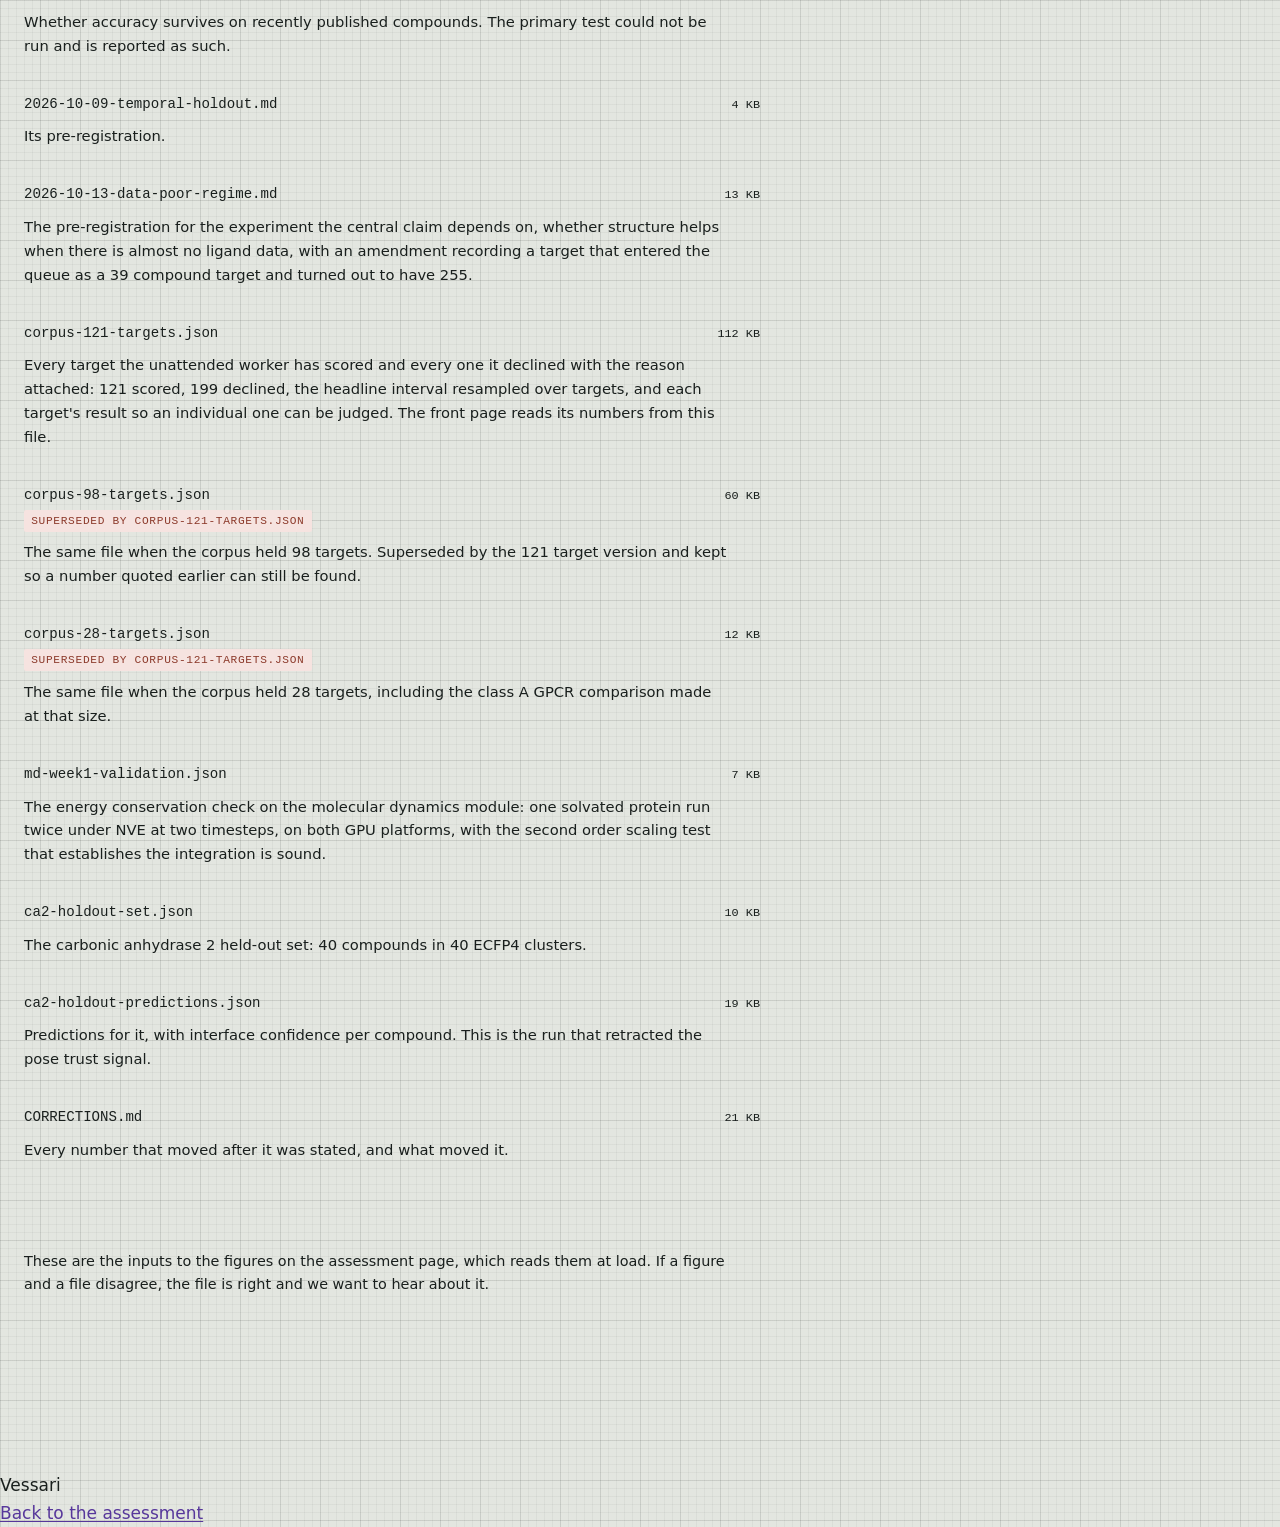
==== commit 518e2343: "Update the published measurements" ====
--- a/data/index.html
+++ b/data/index.html
@@ -179,7 +179,7 @@
   </li>
   <li class="df">
     <a class="df-name" href="../data-files/2026-10-16-congeneric-series.md">2026-10-16-congeneric-series.md</a>
-    <span class="df-size">6 KB</span>
+    <span class="df-size">7 KB</span>
     <p class="df-desc">Ranking one scaffold. Fourteen published congeneric series, 359 compounds, median rank correlation 0.660, and why that is twice what a narrow window cut from ChEMBL gives.</p>
   </li>
   <li class="df">
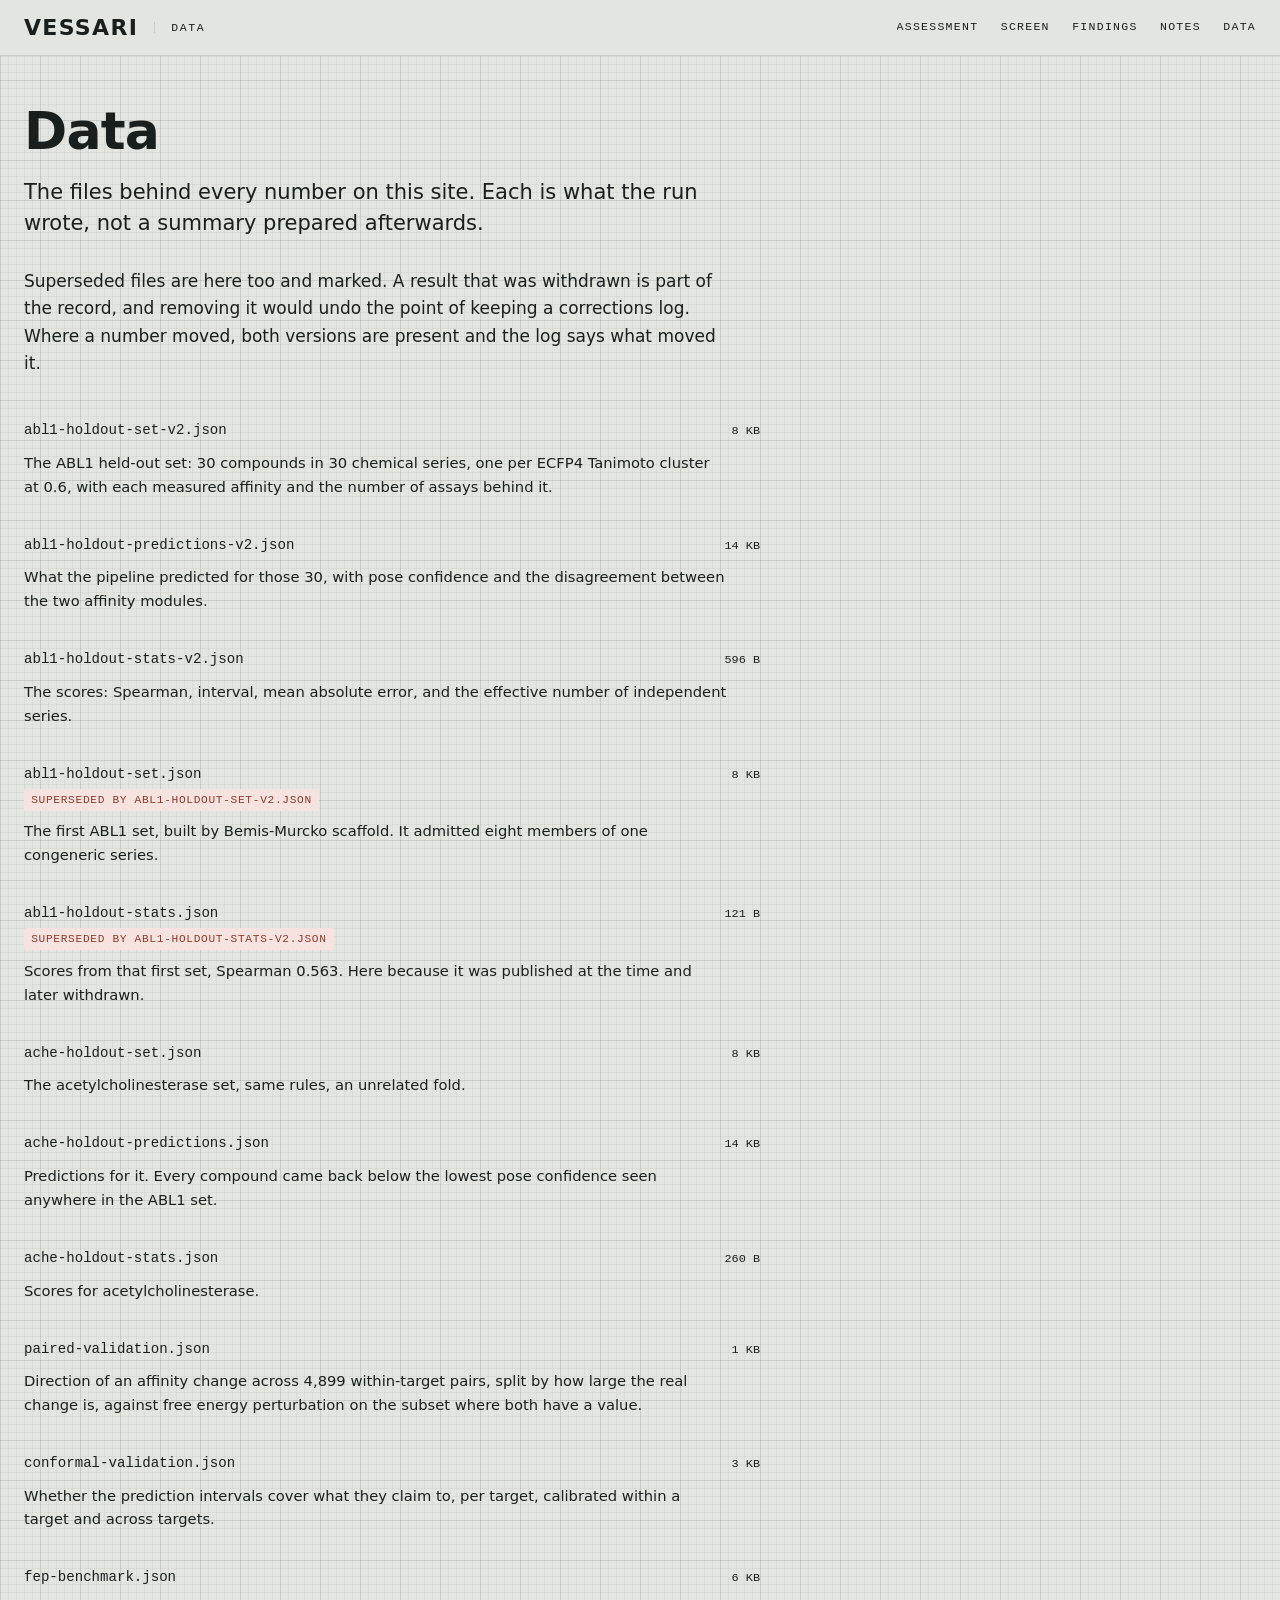
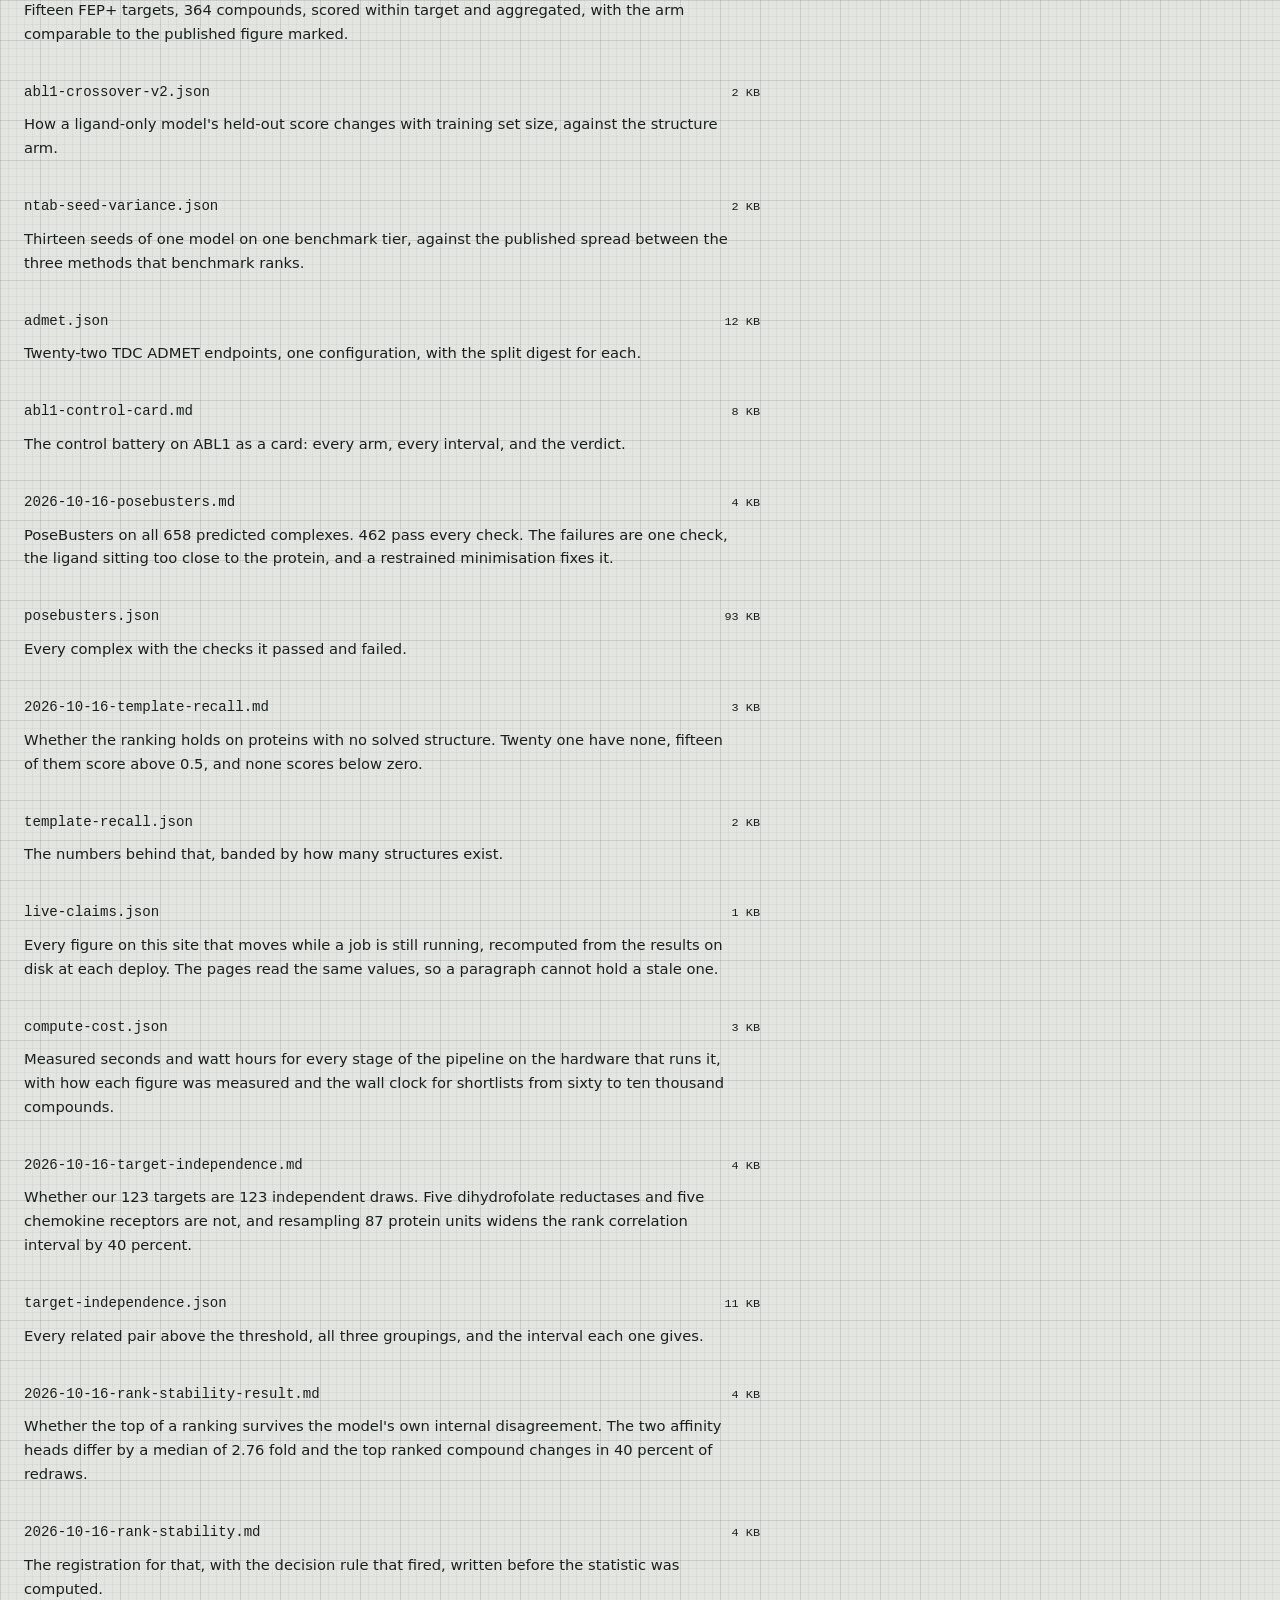
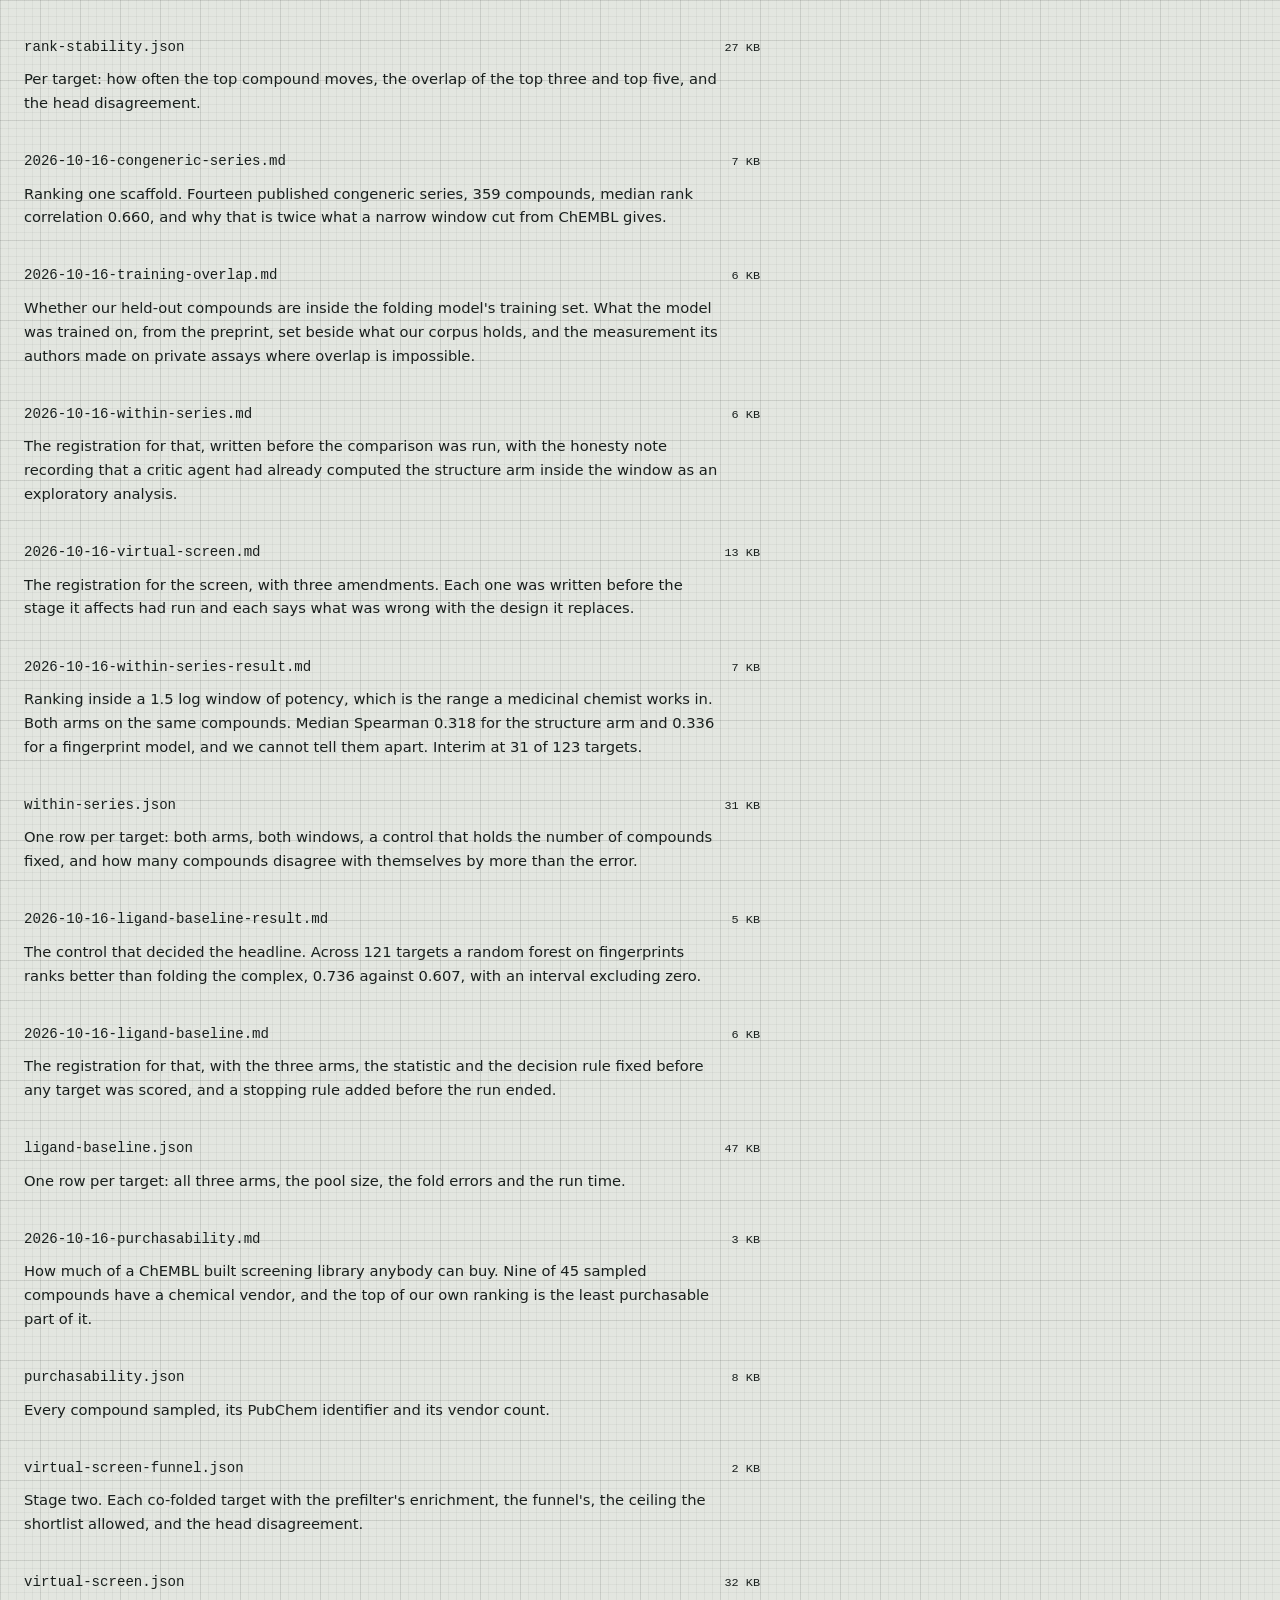
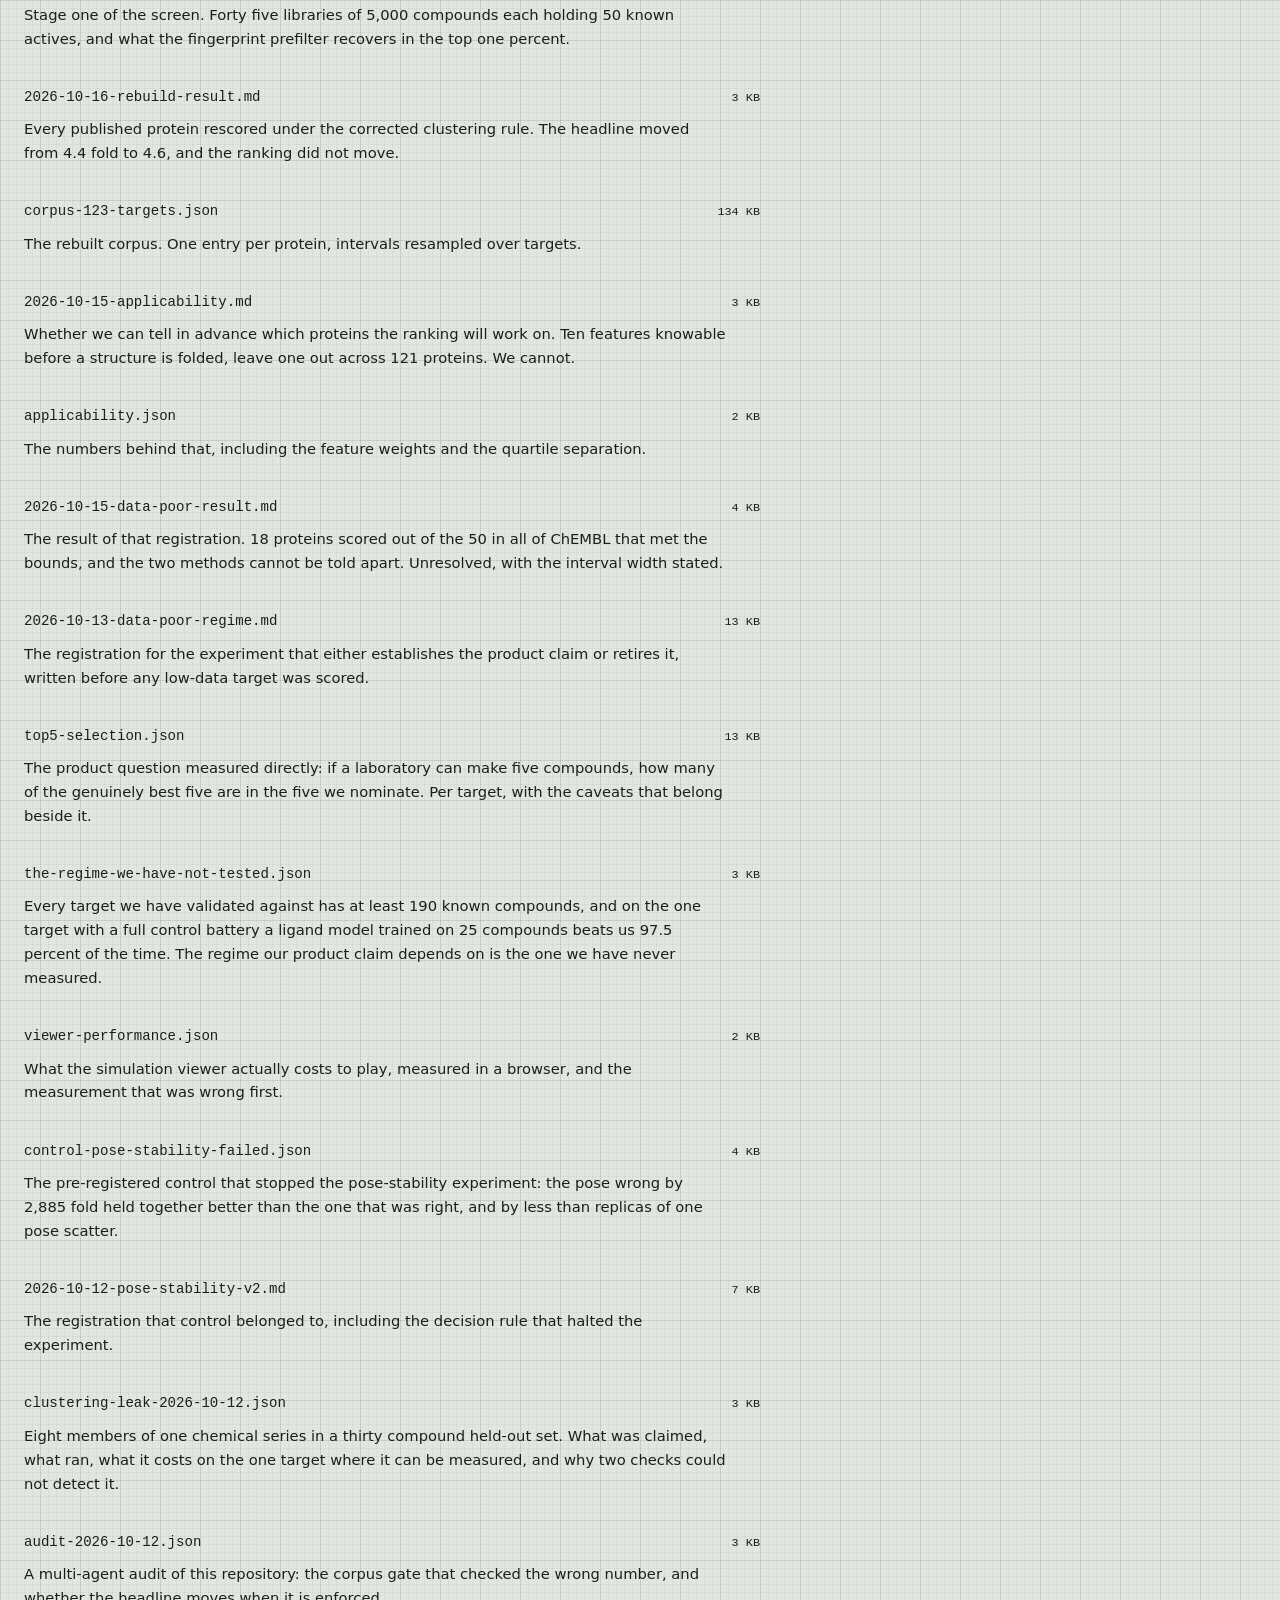
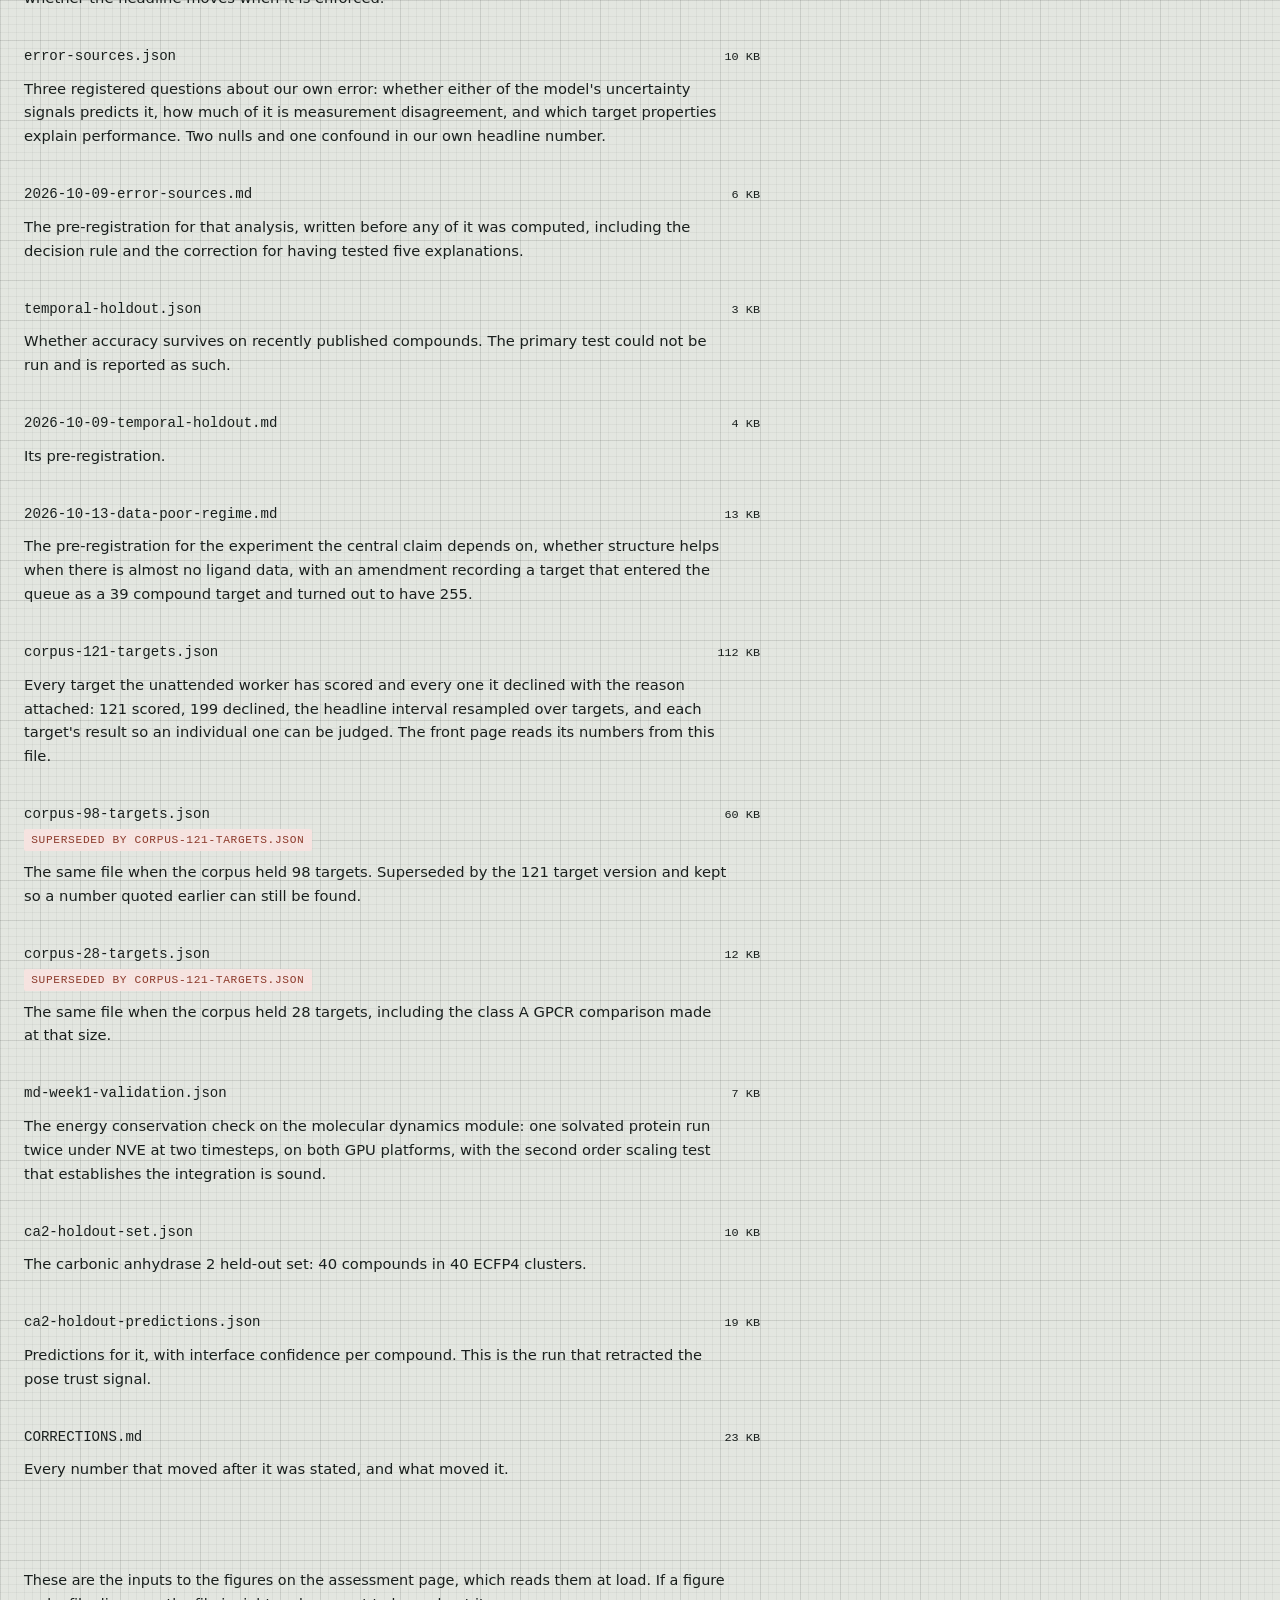
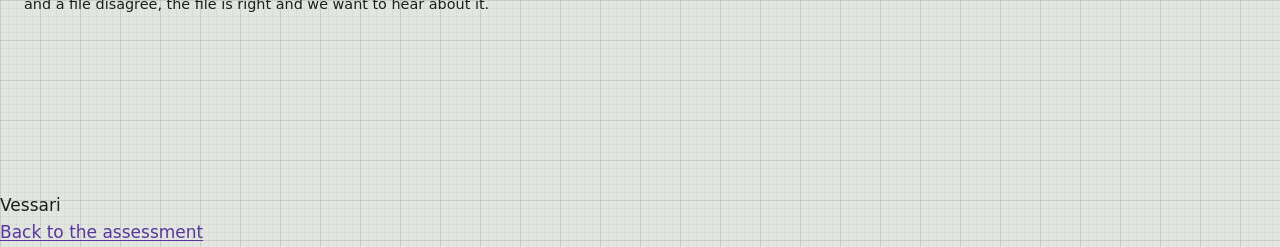
==== commit 907338b0: "Update the published measurements" ====
--- a/data/index.html
+++ b/data/index.html
@@ -144,7 +144,7 @@
   </li>
   <li class="df">
     <a class="df-name" href="../data-files/live-claims.json">live-claims.json</a>
-    <span class="df-size">888 B</span>
+    <span class="df-size">1 KB</span>
     <p class="df-desc">Every figure on this site that moves while a job is still running, recomputed from the results on disk at each deploy. The pages read the same values, so a paragraph cannot hold a stale one.</p>
   </li>
   <li class="df">
@@ -199,13 +199,28 @@
   </li>
   <li class="df">
     <a class="df-name" href="../data-files/2026-10-16-within-series-result.md">2026-10-16-within-series-result.md</a>
-    <span class="df-size">5 KB</span>
+    <span class="df-size">7 KB</span>
     <p class="df-desc">Ranking inside a 1.5 log window of potency, which is the range a medicinal chemist works in. Both arms on the same compounds. Median Spearman 0.318 for the structure arm and 0.336 for a fingerprint model, and we cannot tell them apart. Interim at 31 of 123 targets.</p>
   </li>
   <li class="df">
     <a class="df-name" href="../data-files/within-series.json">within-series.json</a>
     <span class="df-size">31 KB</span>
     <p class="df-desc">One row per target: both arms, both windows, a control that holds the number of compounds fixed, and how many compounds disagree with themselves by more than the error.</p>
+  </li>
+  <li class="df">
+    <a class="df-name" href="../data-files/2026-10-16-ligand-baseline-result.md">2026-10-16-ligand-baseline-result.md</a>
+    <span class="df-size">5 KB</span>
+    <p class="df-desc">The control that decided the headline. Across 121 targets a random forest on fingerprints ranks better than folding the complex, 0.736 against 0.607, with an interval excluding zero.</p>
+  </li>
+  <li class="df">
+    <a class="df-name" href="../data-files/2026-10-16-ligand-baseline.md">2026-10-16-ligand-baseline.md</a>
+    <span class="df-size">6 KB</span>
+    <p class="df-desc">The registration for that, with the three arms, the statistic and the decision rule fixed before any target was scored, and a stopping rule added before the run ended.</p>
+  </li>
+  <li class="df">
+    <a class="df-name" href="../data-files/ligand-baseline.json">ligand-baseline.json</a>
+    <span class="df-size">47 KB</span>
+    <p class="df-desc">One row per target: all three arms, the pool size, the fold errors and the run time.</p>
   </li>
   <li class="df">
     <a class="df-name" href="../data-files/2026-10-16-purchasability.md">2026-10-16-purchasability.md</a>
@@ -351,7 +366,7 @@
   </li>
   <li class="df">
     <a class="df-name" href="../data-files/CORRECTIONS.md">CORRECTIONS.md</a>
-    <span class="df-size">21 KB</span>
+    <span class="df-size">23 KB</span>
     <p class="df-desc">Every number that moved after it was stated, and what moved it.</p>
   </li>
   </ul>
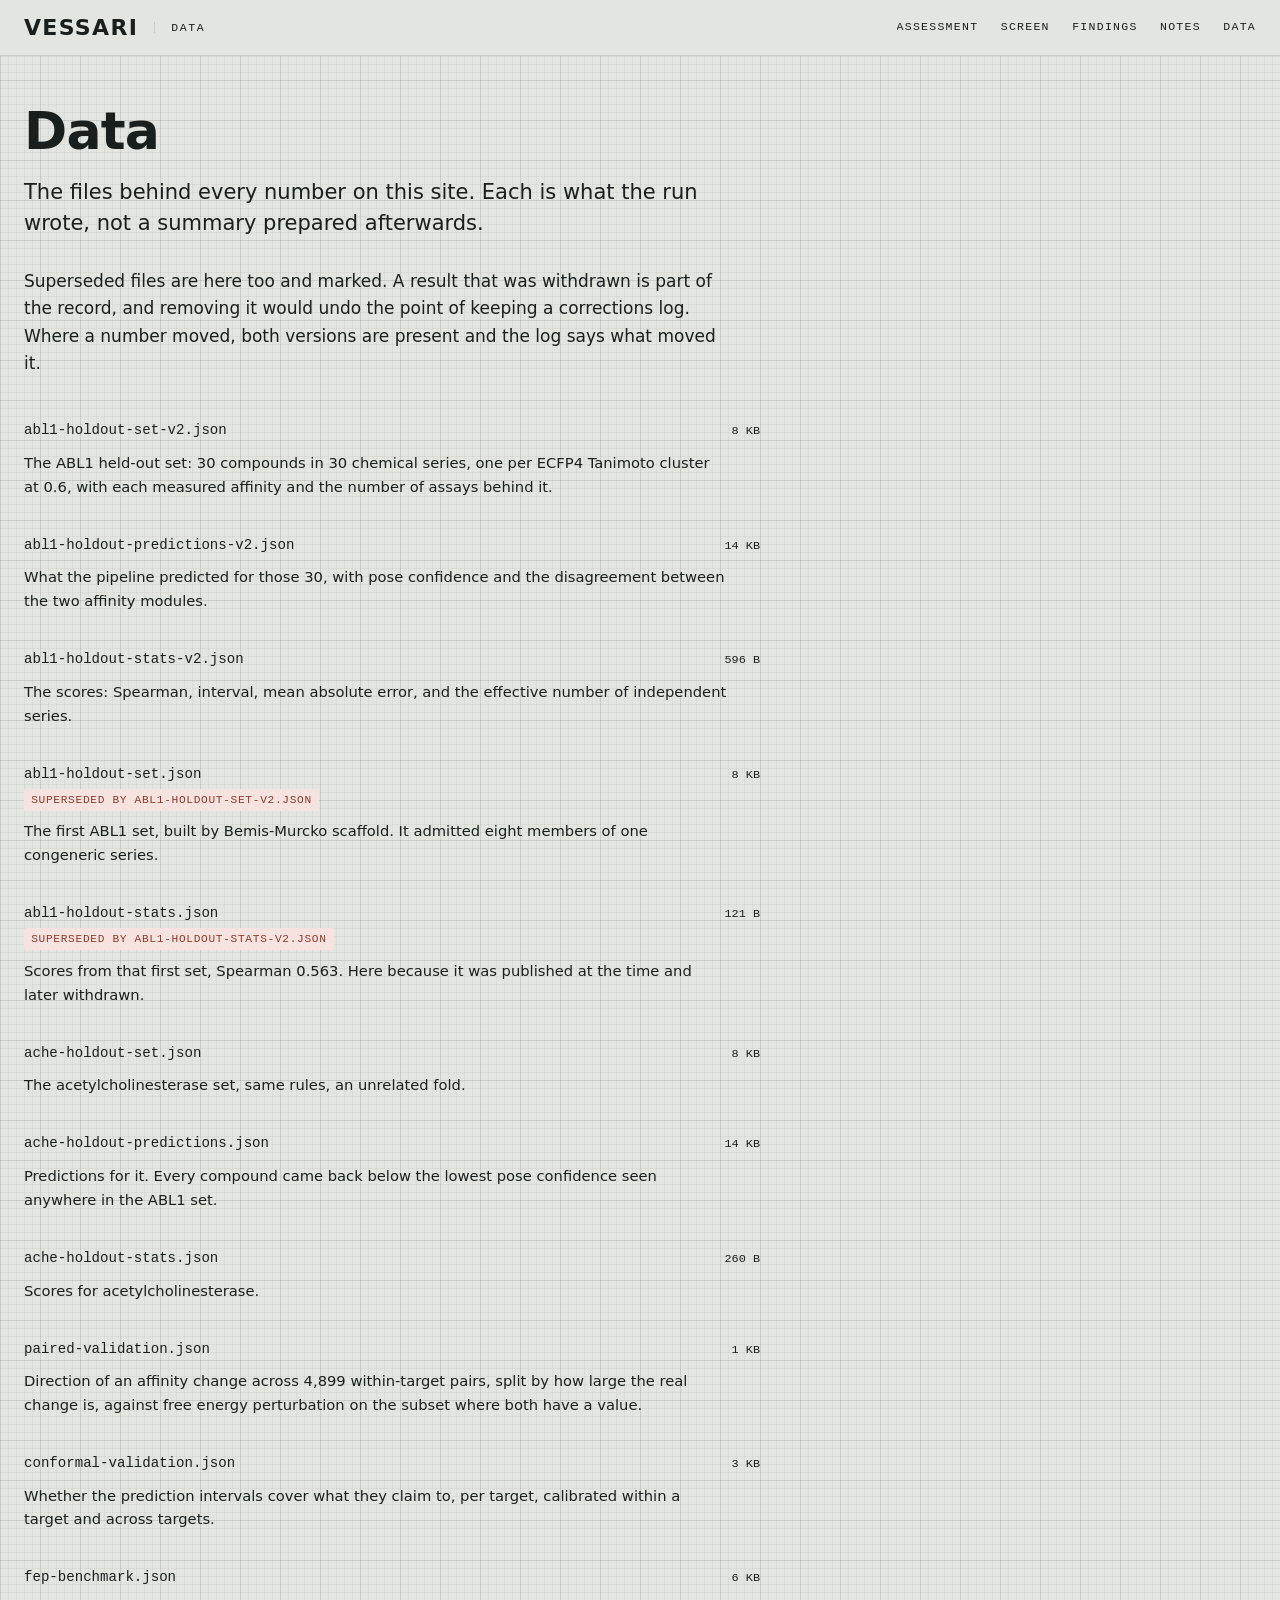
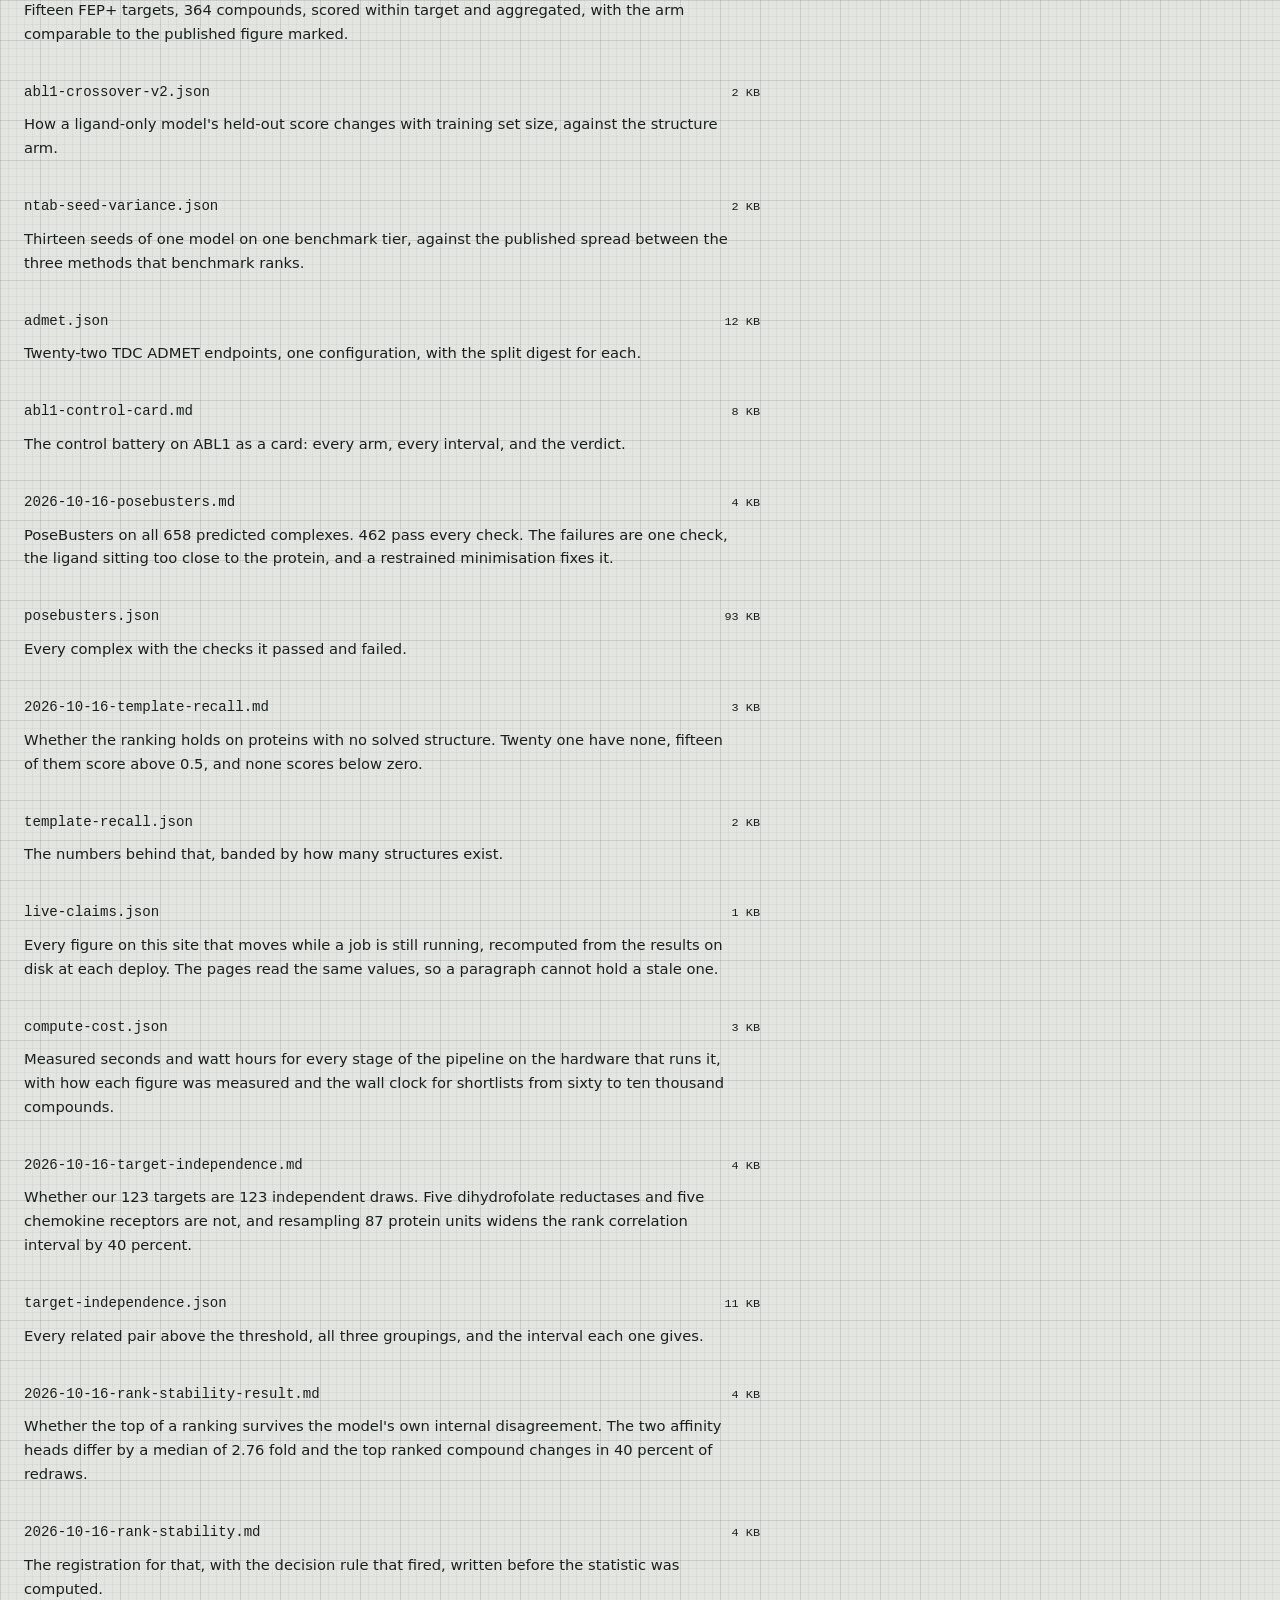
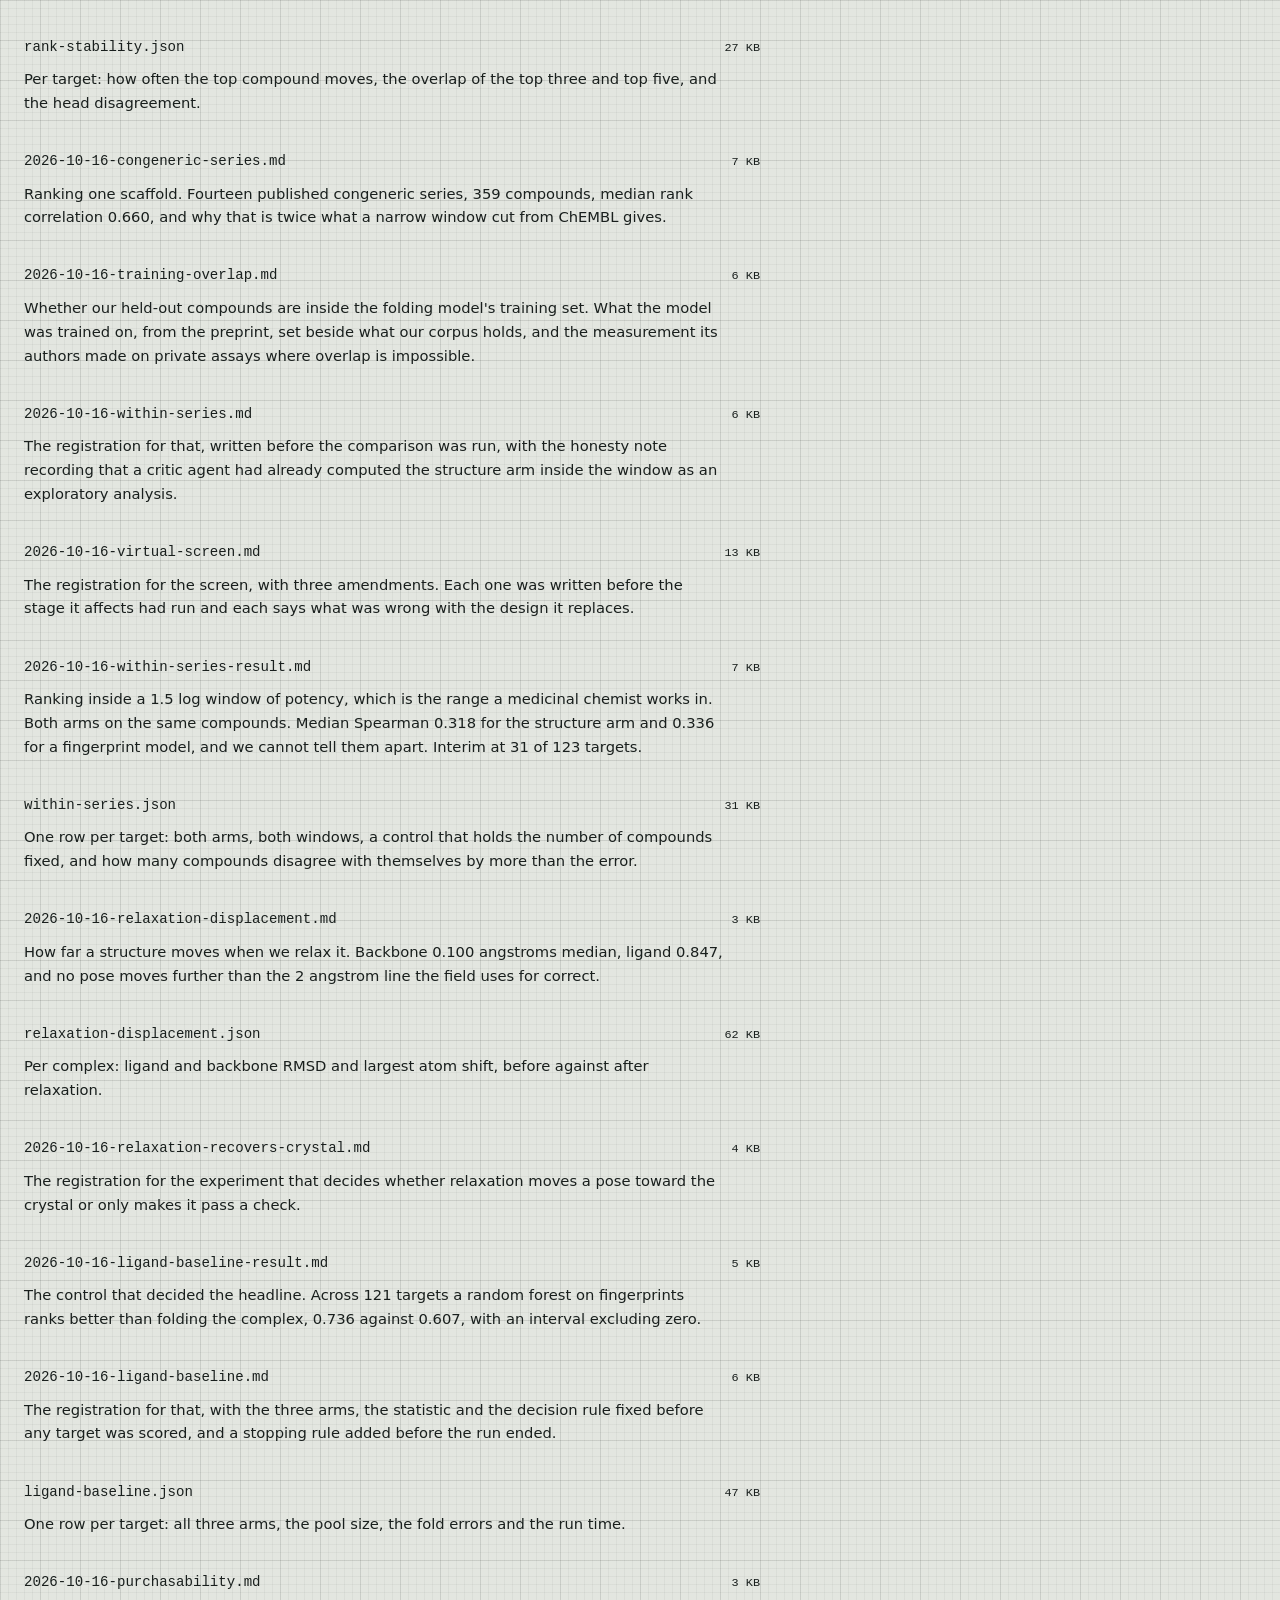
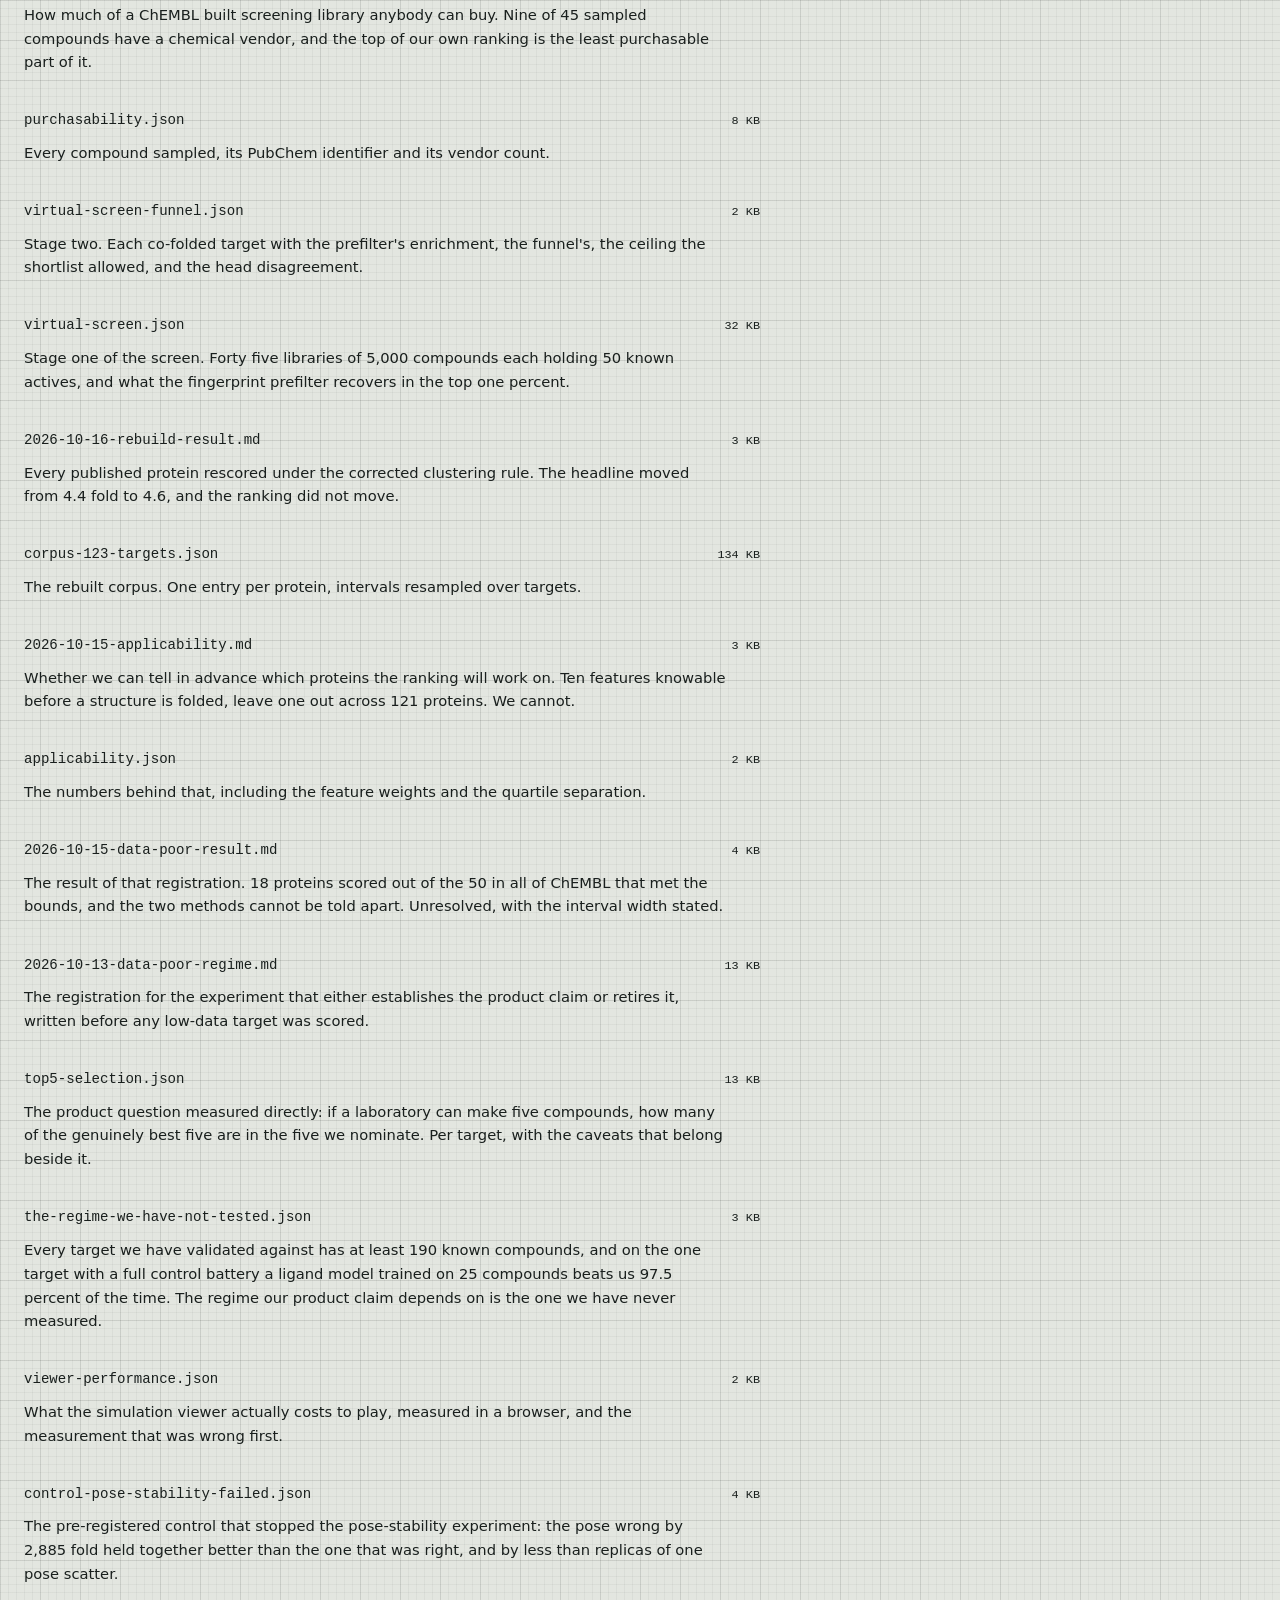
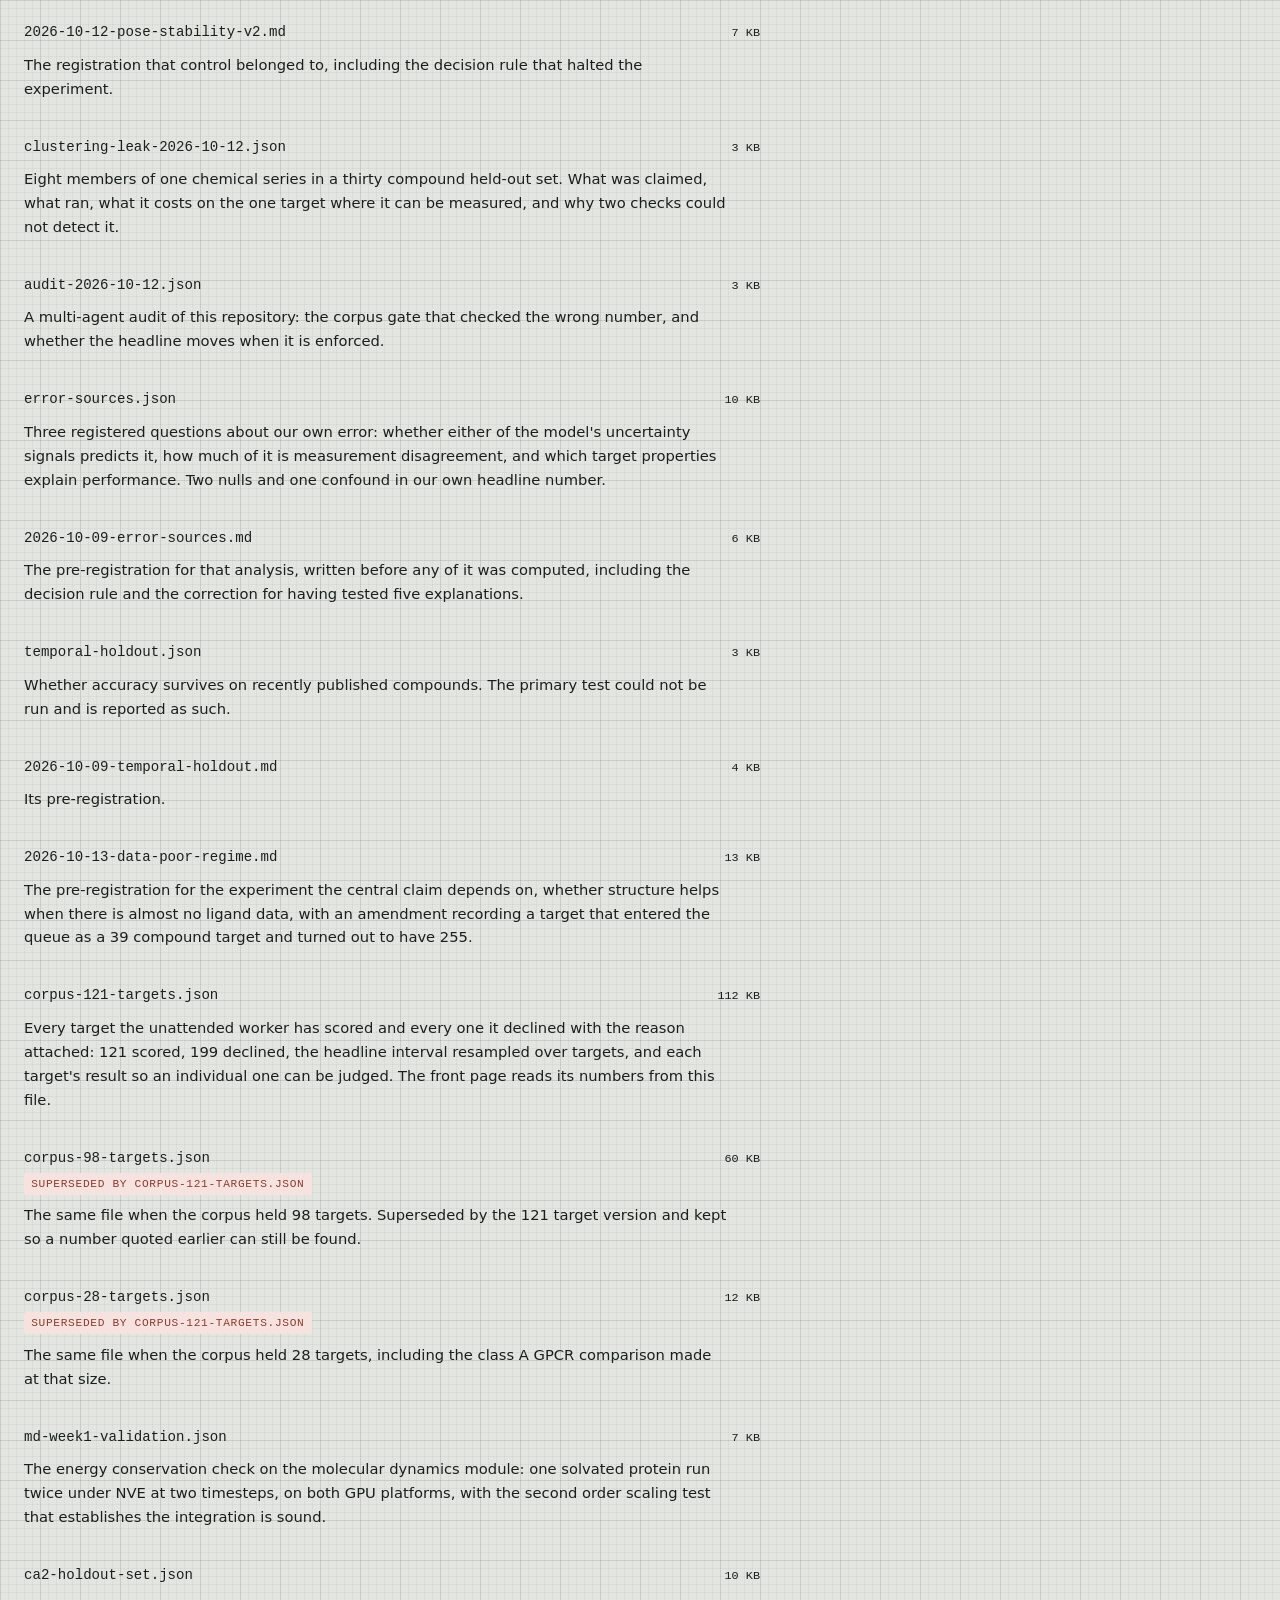
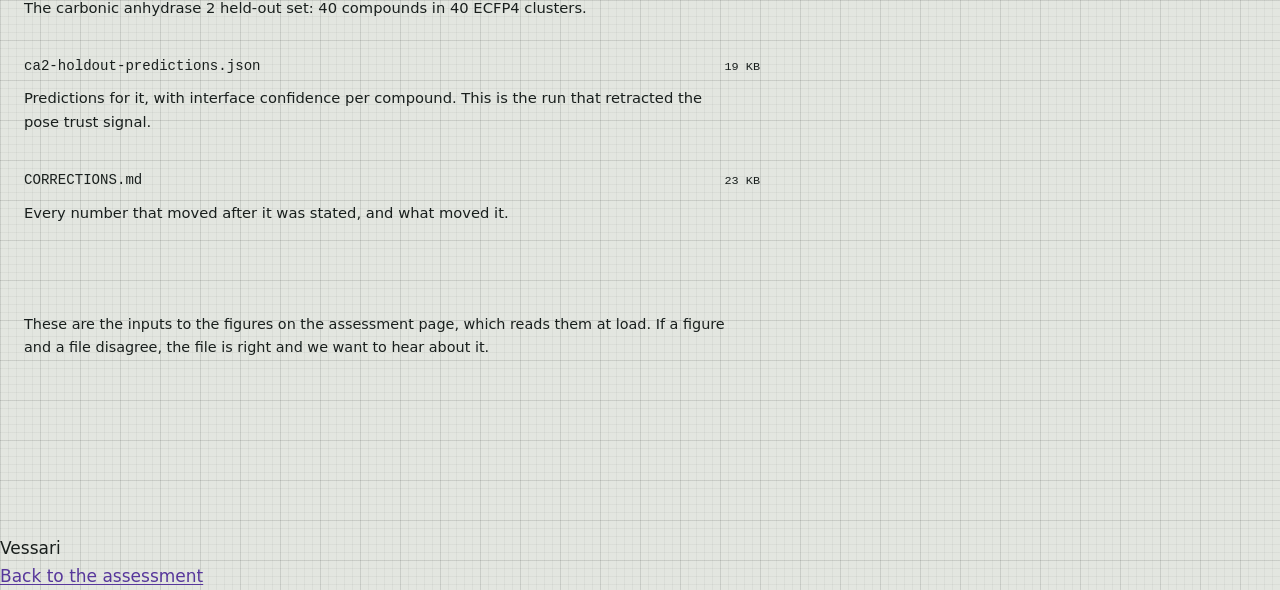
==== commit 3e2e9cb0: "Update the published measurements" ====
--- a/data/index.html
+++ b/data/index.html
@@ -208,6 +208,21 @@
     <p class="df-desc">One row per target: both arms, both windows, a control that holds the number of compounds fixed, and how many compounds disagree with themselves by more than the error.</p>
   </li>
   <li class="df">
+    <a class="df-name" href="../data-files/2026-10-16-relaxation-displacement.md">2026-10-16-relaxation-displacement.md</a>
+    <span class="df-size">3 KB</span>
+    <p class="df-desc">How far a structure moves when we relax it. Backbone 0.100 angstroms median, ligand 0.847, and no pose moves further than the 2 angstrom line the field uses for correct.</p>
+  </li>
+  <li class="df">
+    <a class="df-name" href="../data-files/relaxation-displacement.json">relaxation-displacement.json</a>
+    <span class="df-size">62 KB</span>
+    <p class="df-desc">Per complex: ligand and backbone RMSD and largest atom shift, before against after relaxation.</p>
+  </li>
+  <li class="df">
+    <a class="df-name" href="../data-files/2026-10-16-relaxation-recovers-crystal.md">2026-10-16-relaxation-recovers-crystal.md</a>
+    <span class="df-size">4 KB</span>
+    <p class="df-desc">The registration for the experiment that decides whether relaxation moves a pose toward the crystal or only makes it pass a check.</p>
+  </li>
+  <li class="df">
     <a class="df-name" href="../data-files/2026-10-16-ligand-baseline-result.md">2026-10-16-ligand-baseline-result.md</a>
     <span class="df-size">5 KB</span>
     <p class="df-desc">The control that decided the headline. Across 121 targets a random forest on fingerprints ranks better than folding the complex, 0.736 against 0.607, with an interval excluding zero.</p>
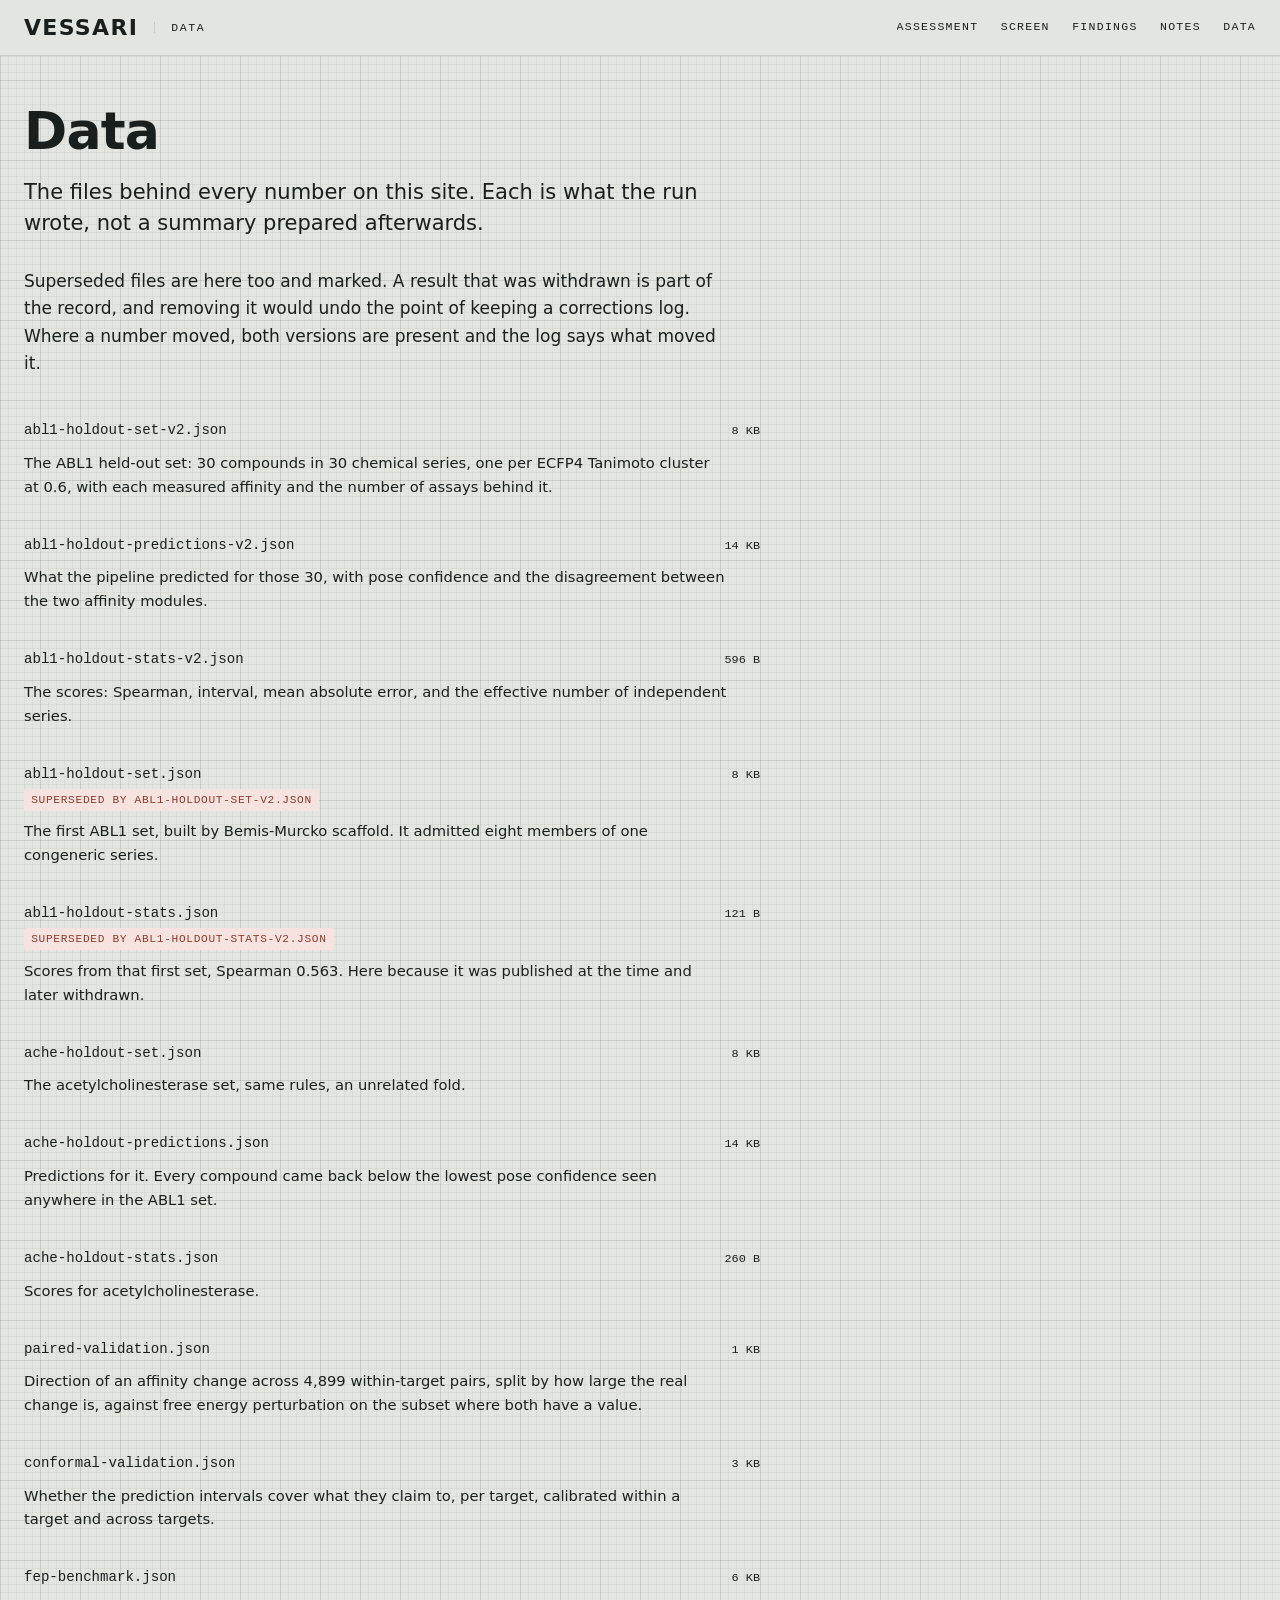
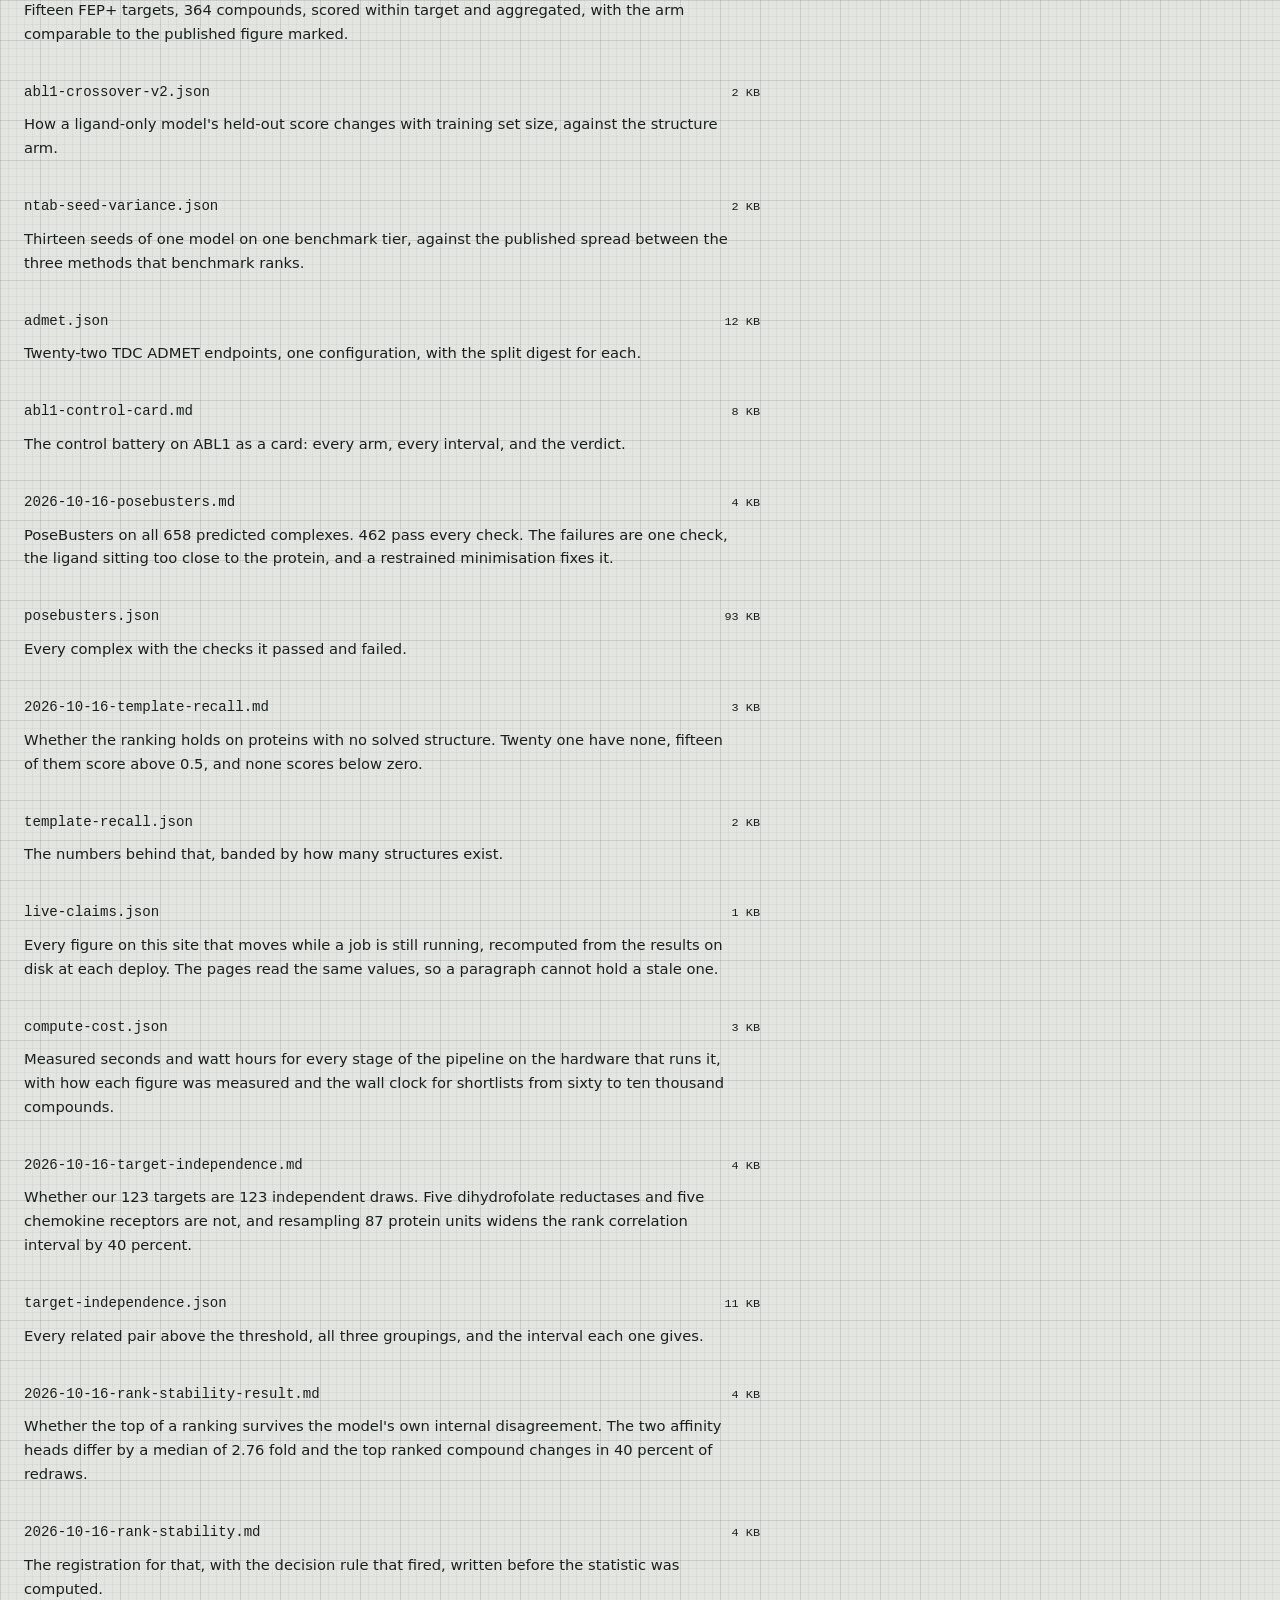
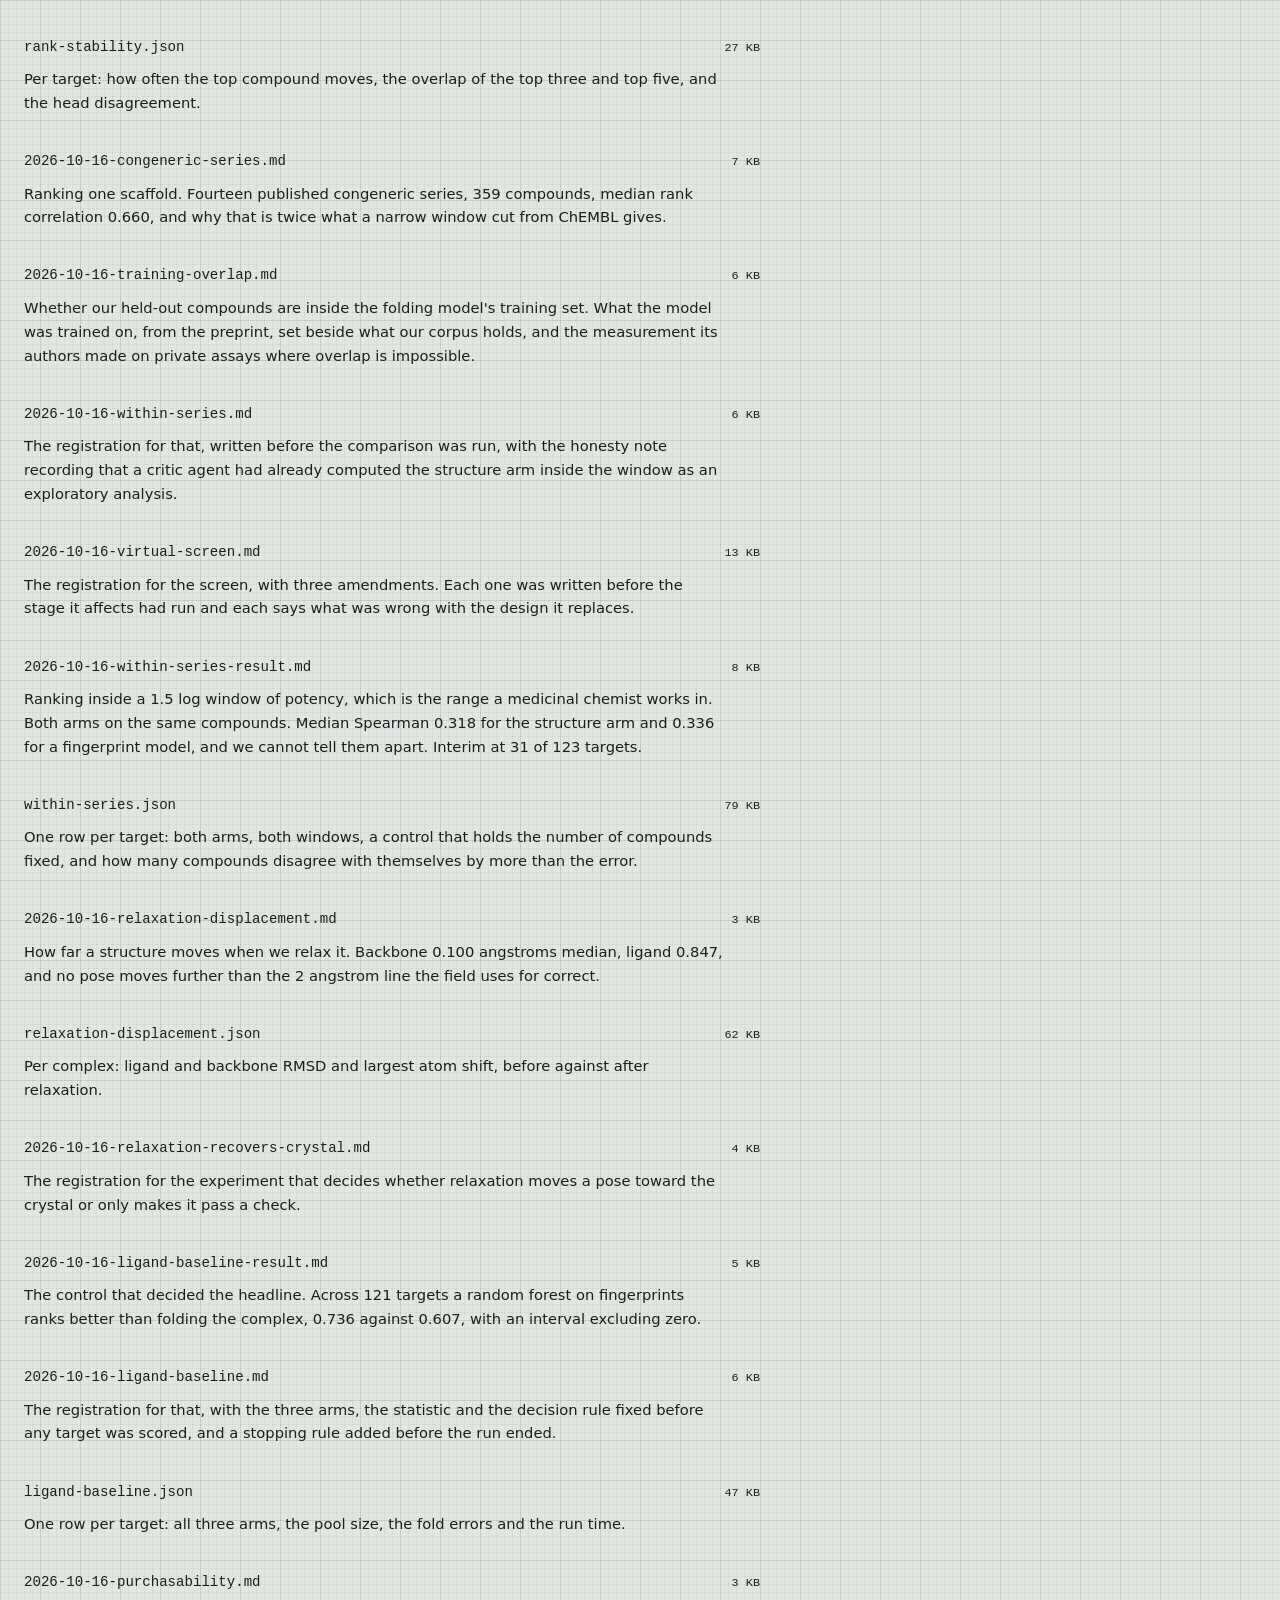
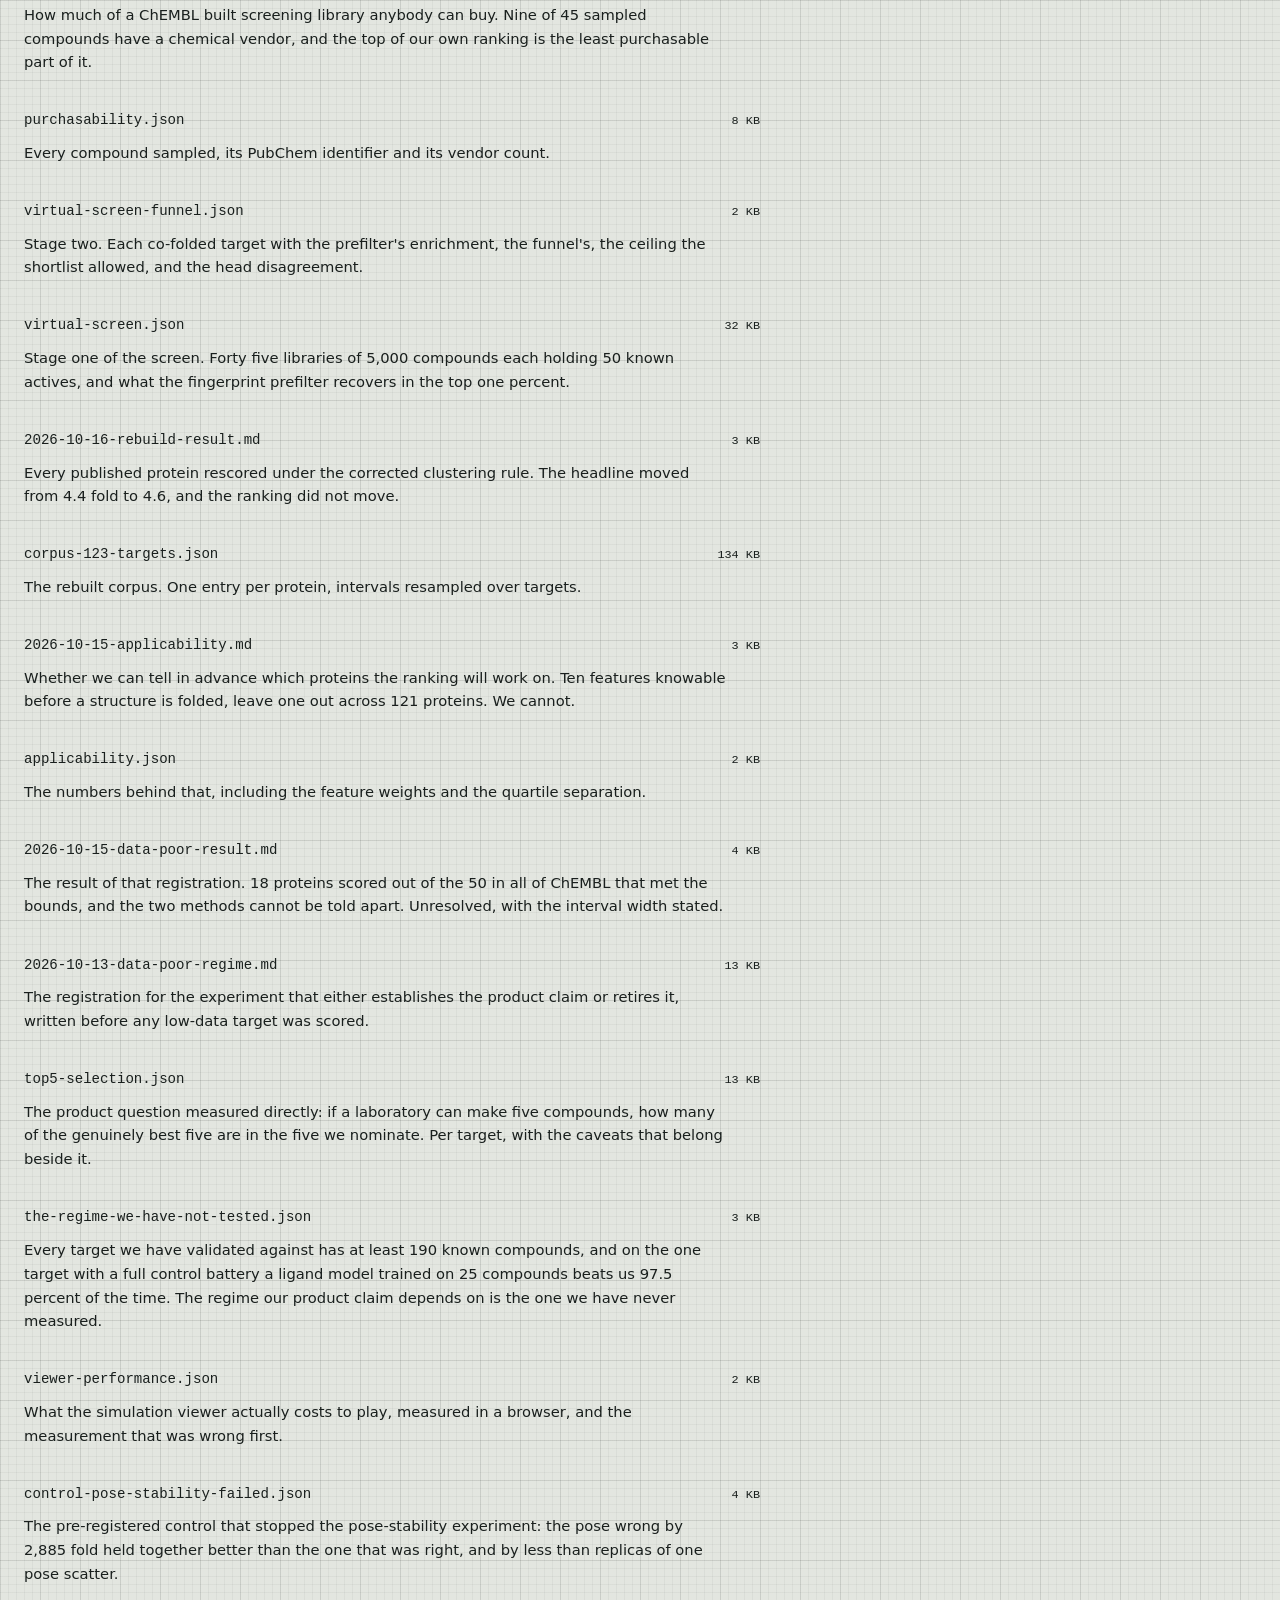
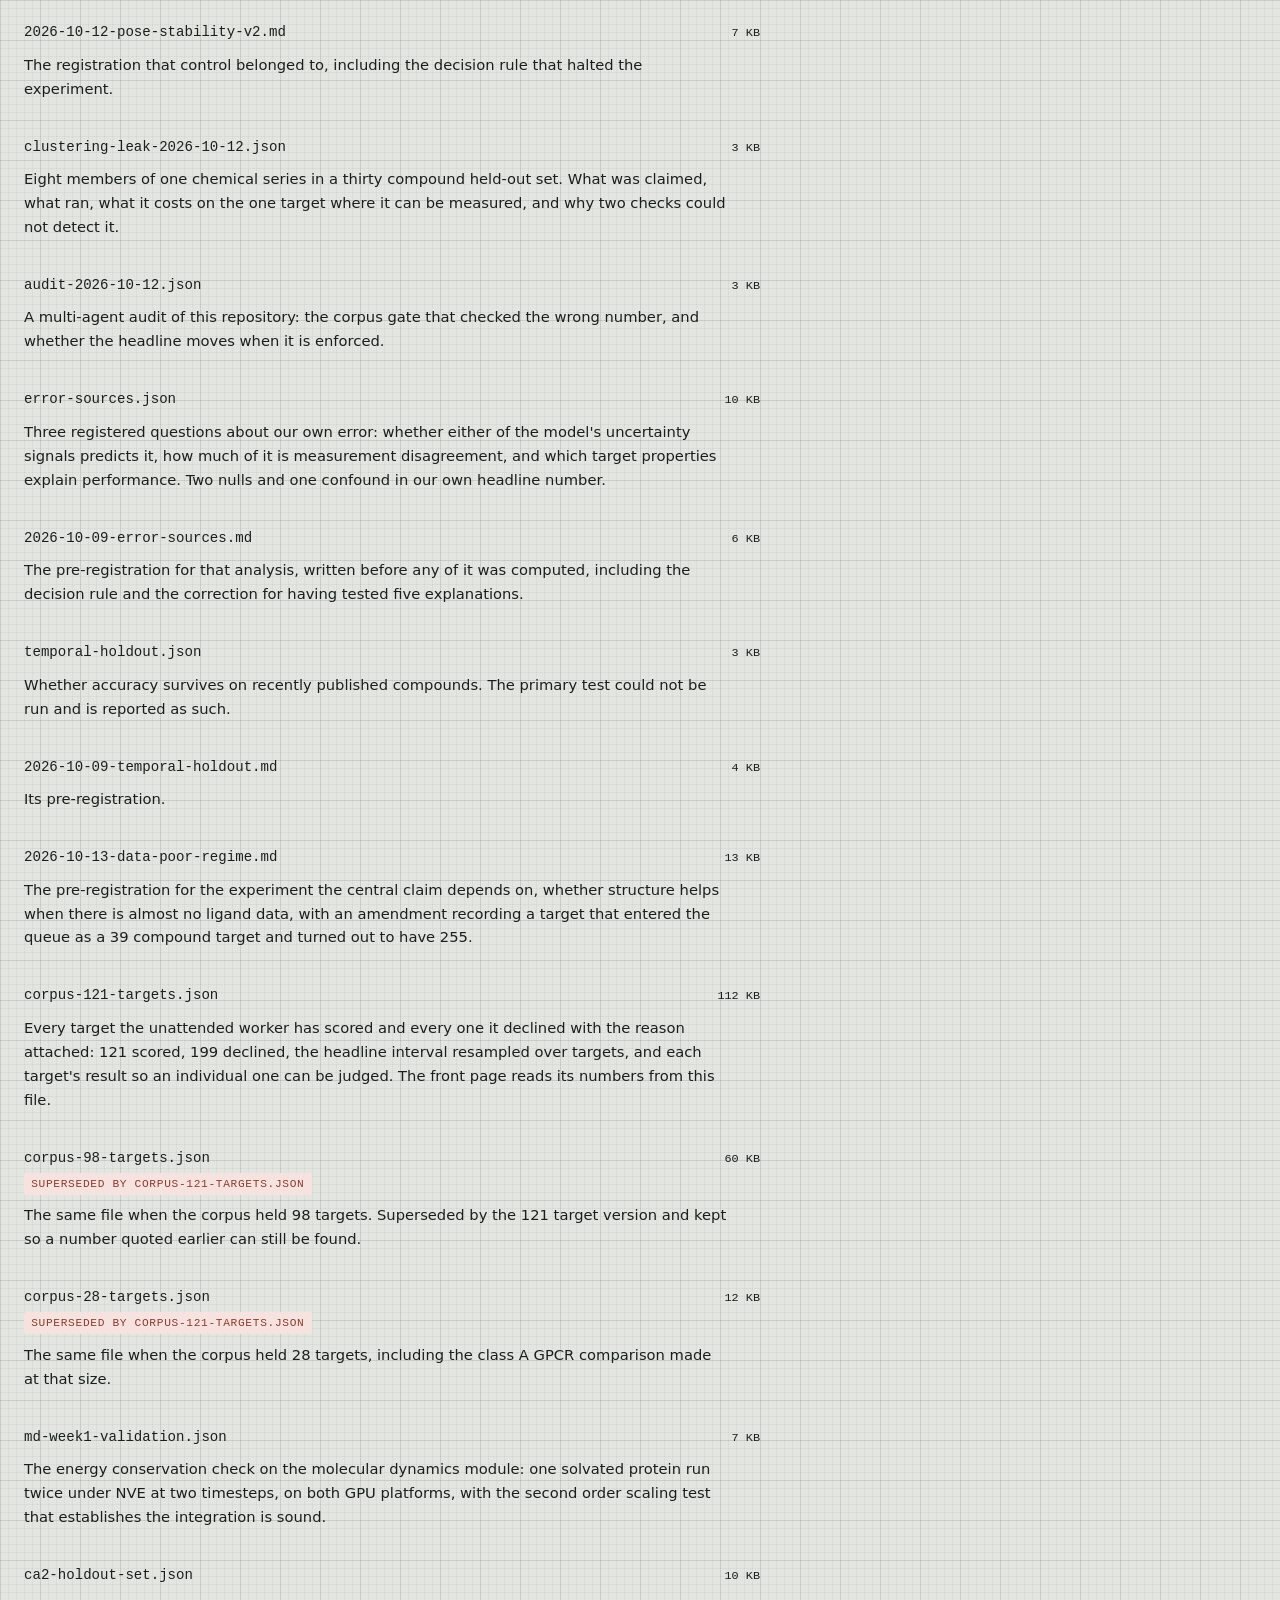
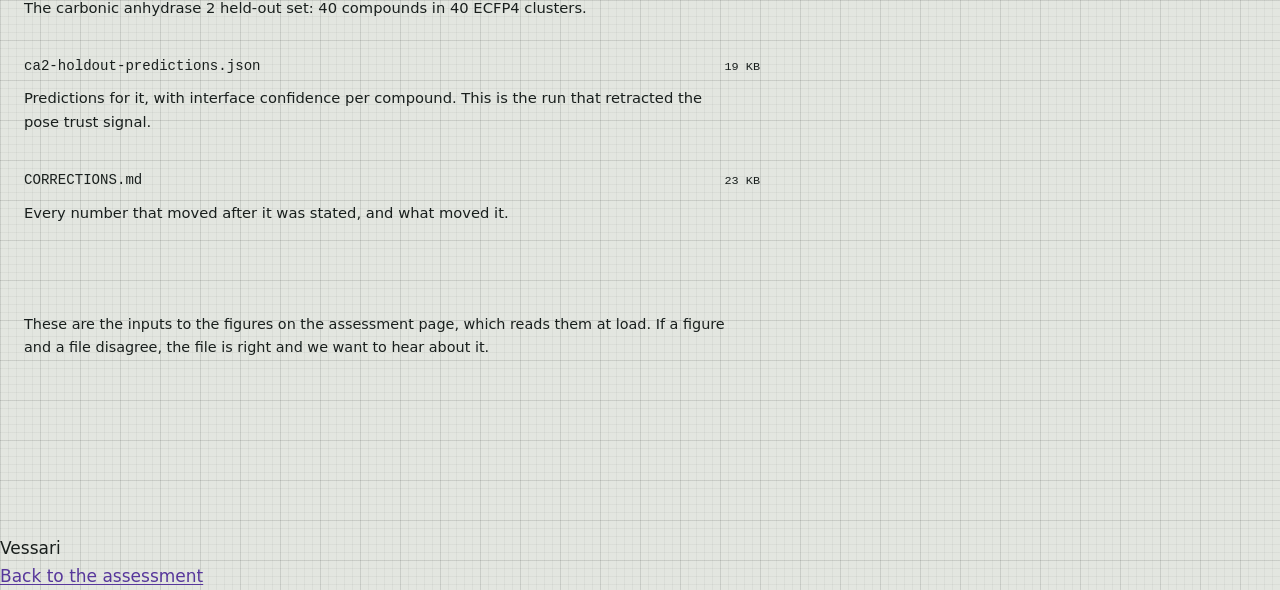
==== commit 2020f10e: "Update the published measurements" ====
--- a/data/index.html
+++ b/data/index.html
@@ -199,12 +199,12 @@
   </li>
   <li class="df">
     <a class="df-name" href="../data-files/2026-10-16-within-series-result.md">2026-10-16-within-series-result.md</a>
-    <span class="df-size">7 KB</span>
+    <span class="df-size">8 KB</span>
     <p class="df-desc">Ranking inside a 1.5 log window of potency, which is the range a medicinal chemist works in. Both arms on the same compounds. Median Spearman 0.318 for the structure arm and 0.336 for a fingerprint model, and we cannot tell them apart. Interim at 31 of 123 targets.</p>
   </li>
   <li class="df">
     <a class="df-name" href="../data-files/within-series.json">within-series.json</a>
-    <span class="df-size">31 KB</span>
+    <span class="df-size">79 KB</span>
     <p class="df-desc">One row per target: both arms, both windows, a control that holds the number of compounds fixed, and how many compounds disagree with themselves by more than the error.</p>
   </li>
   <li class="df">
